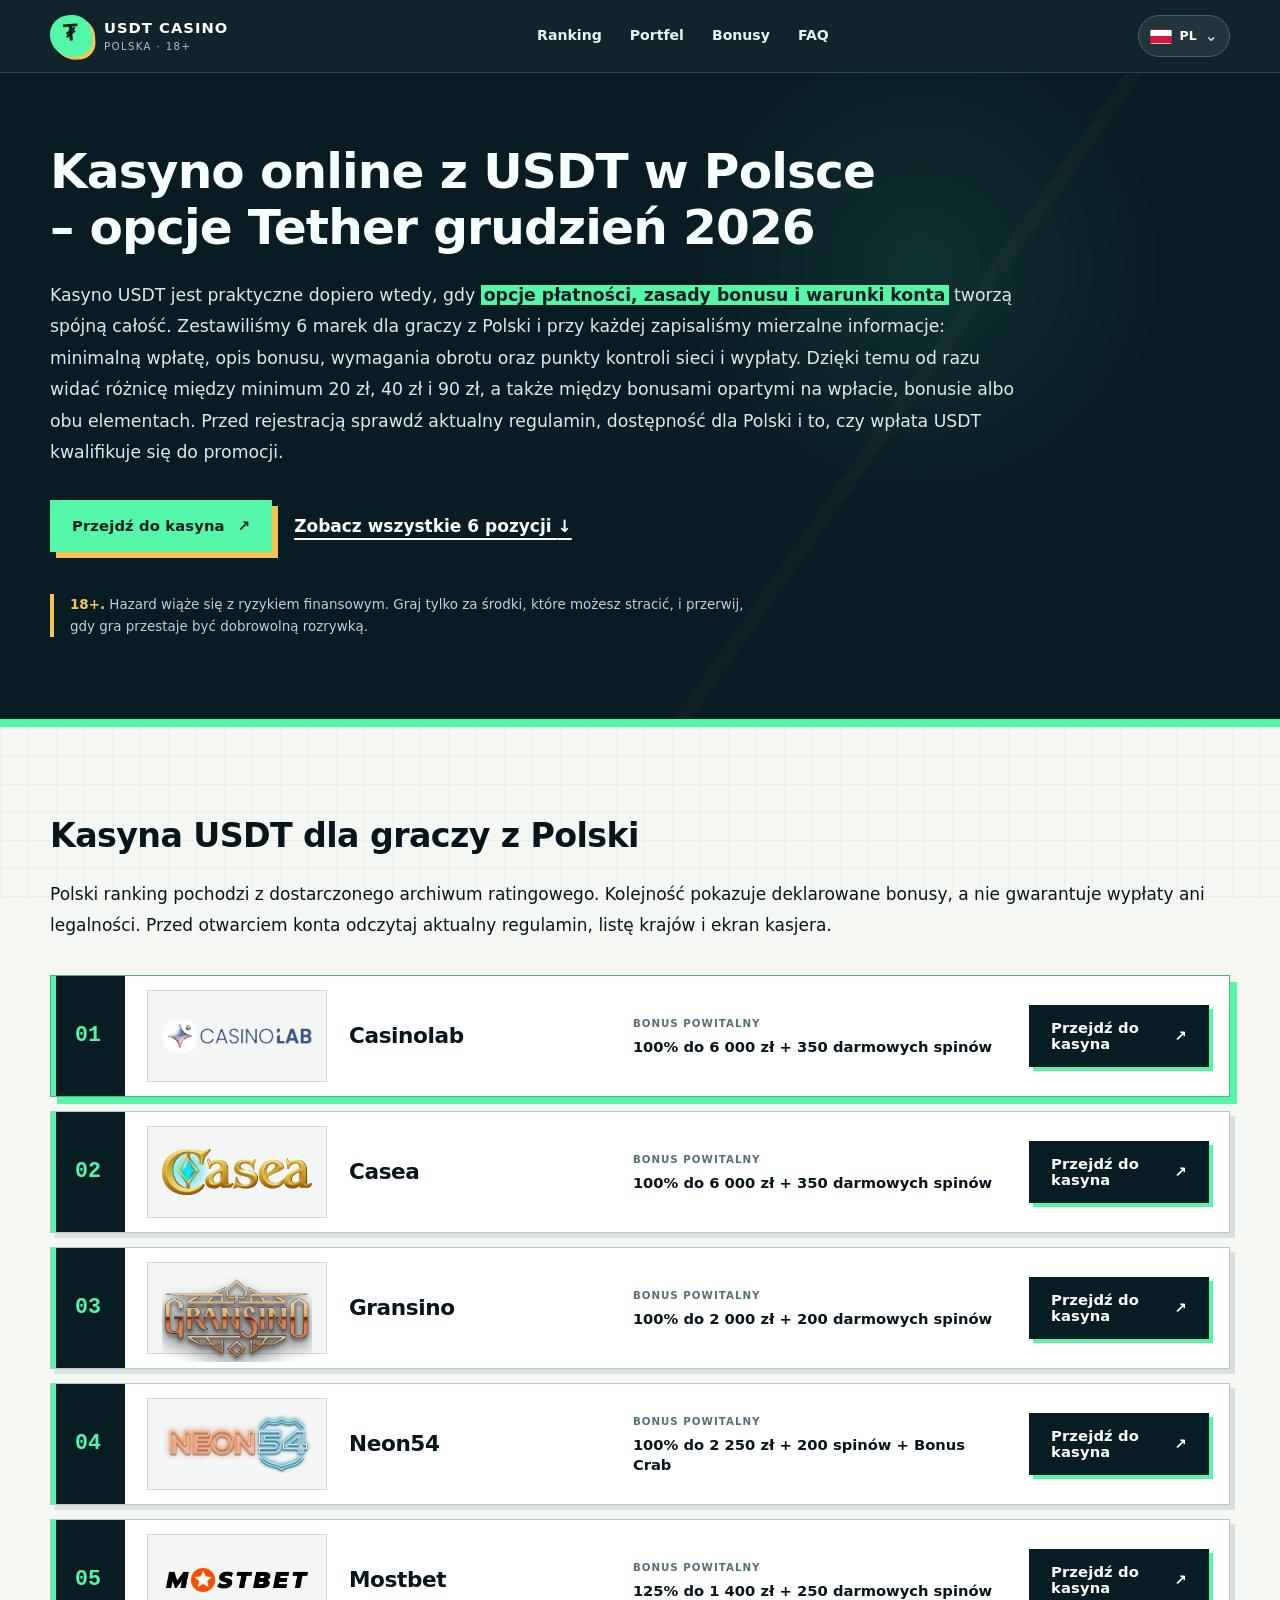
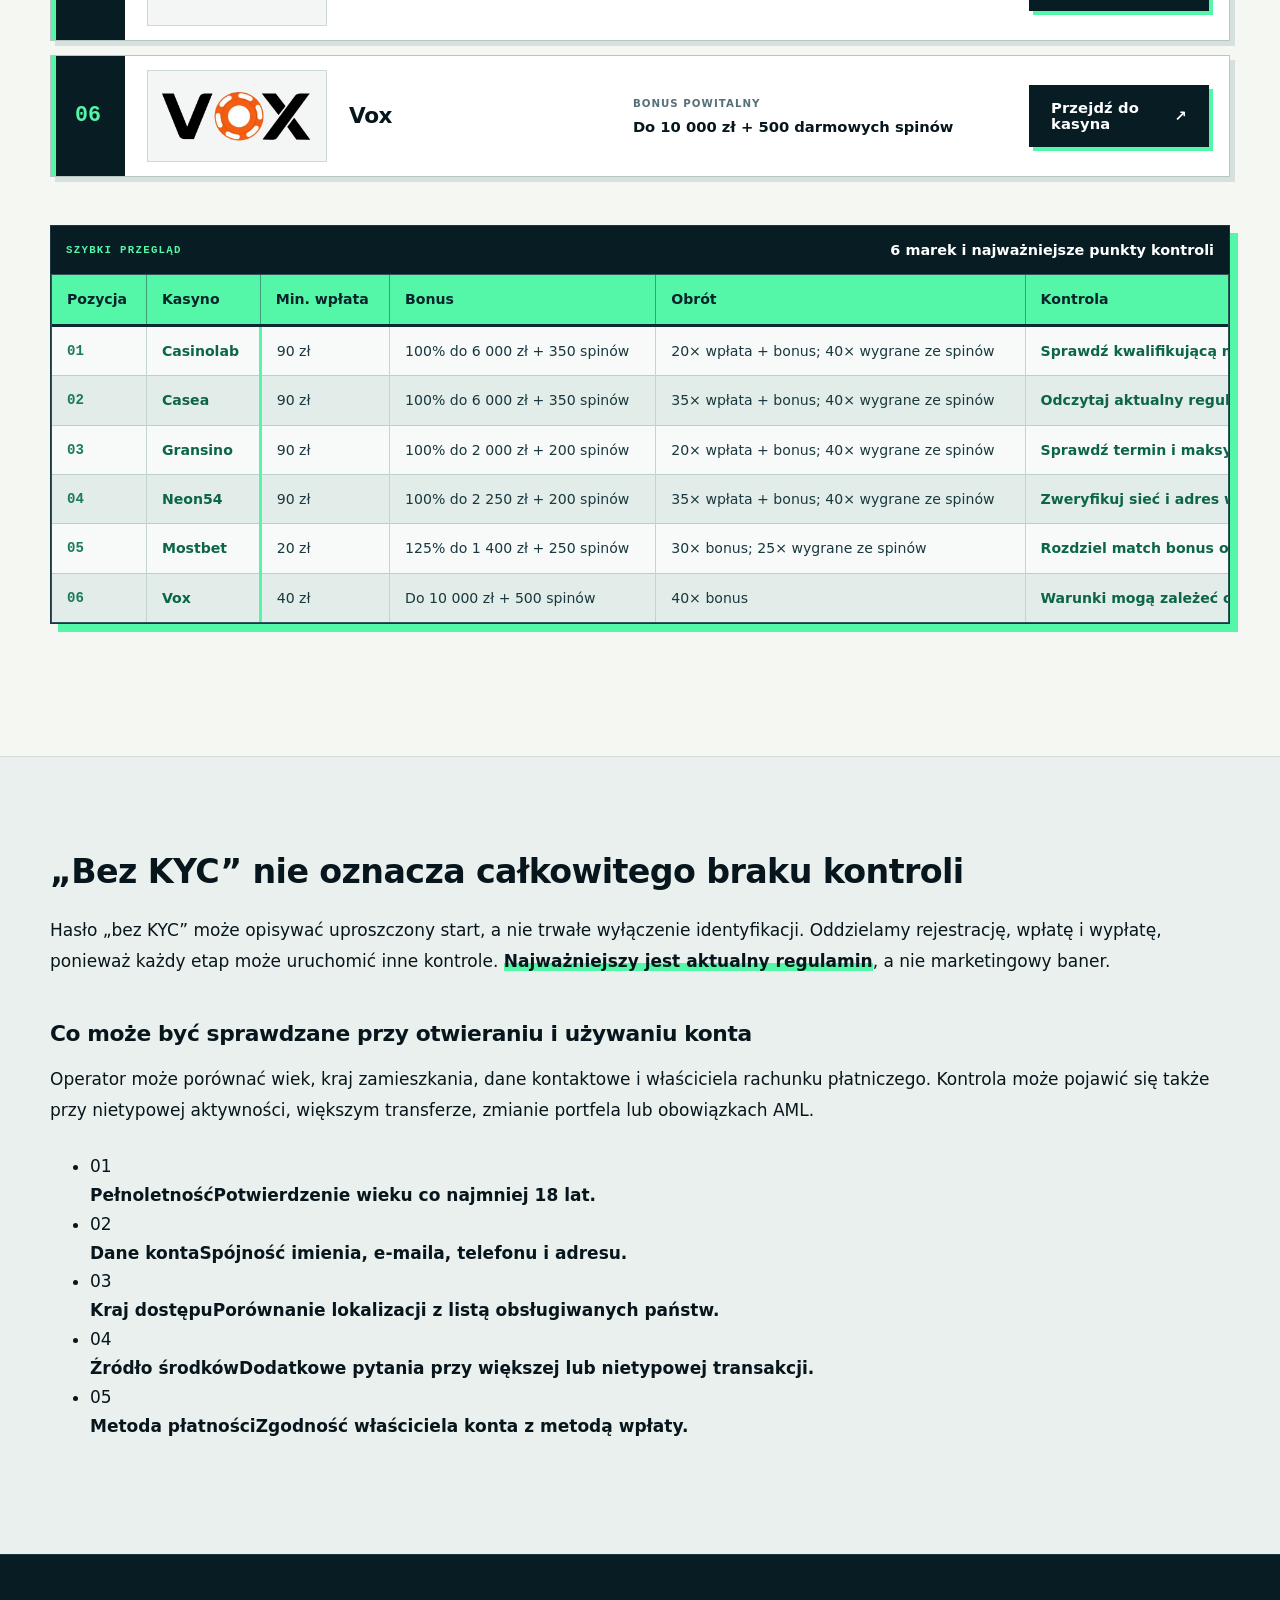
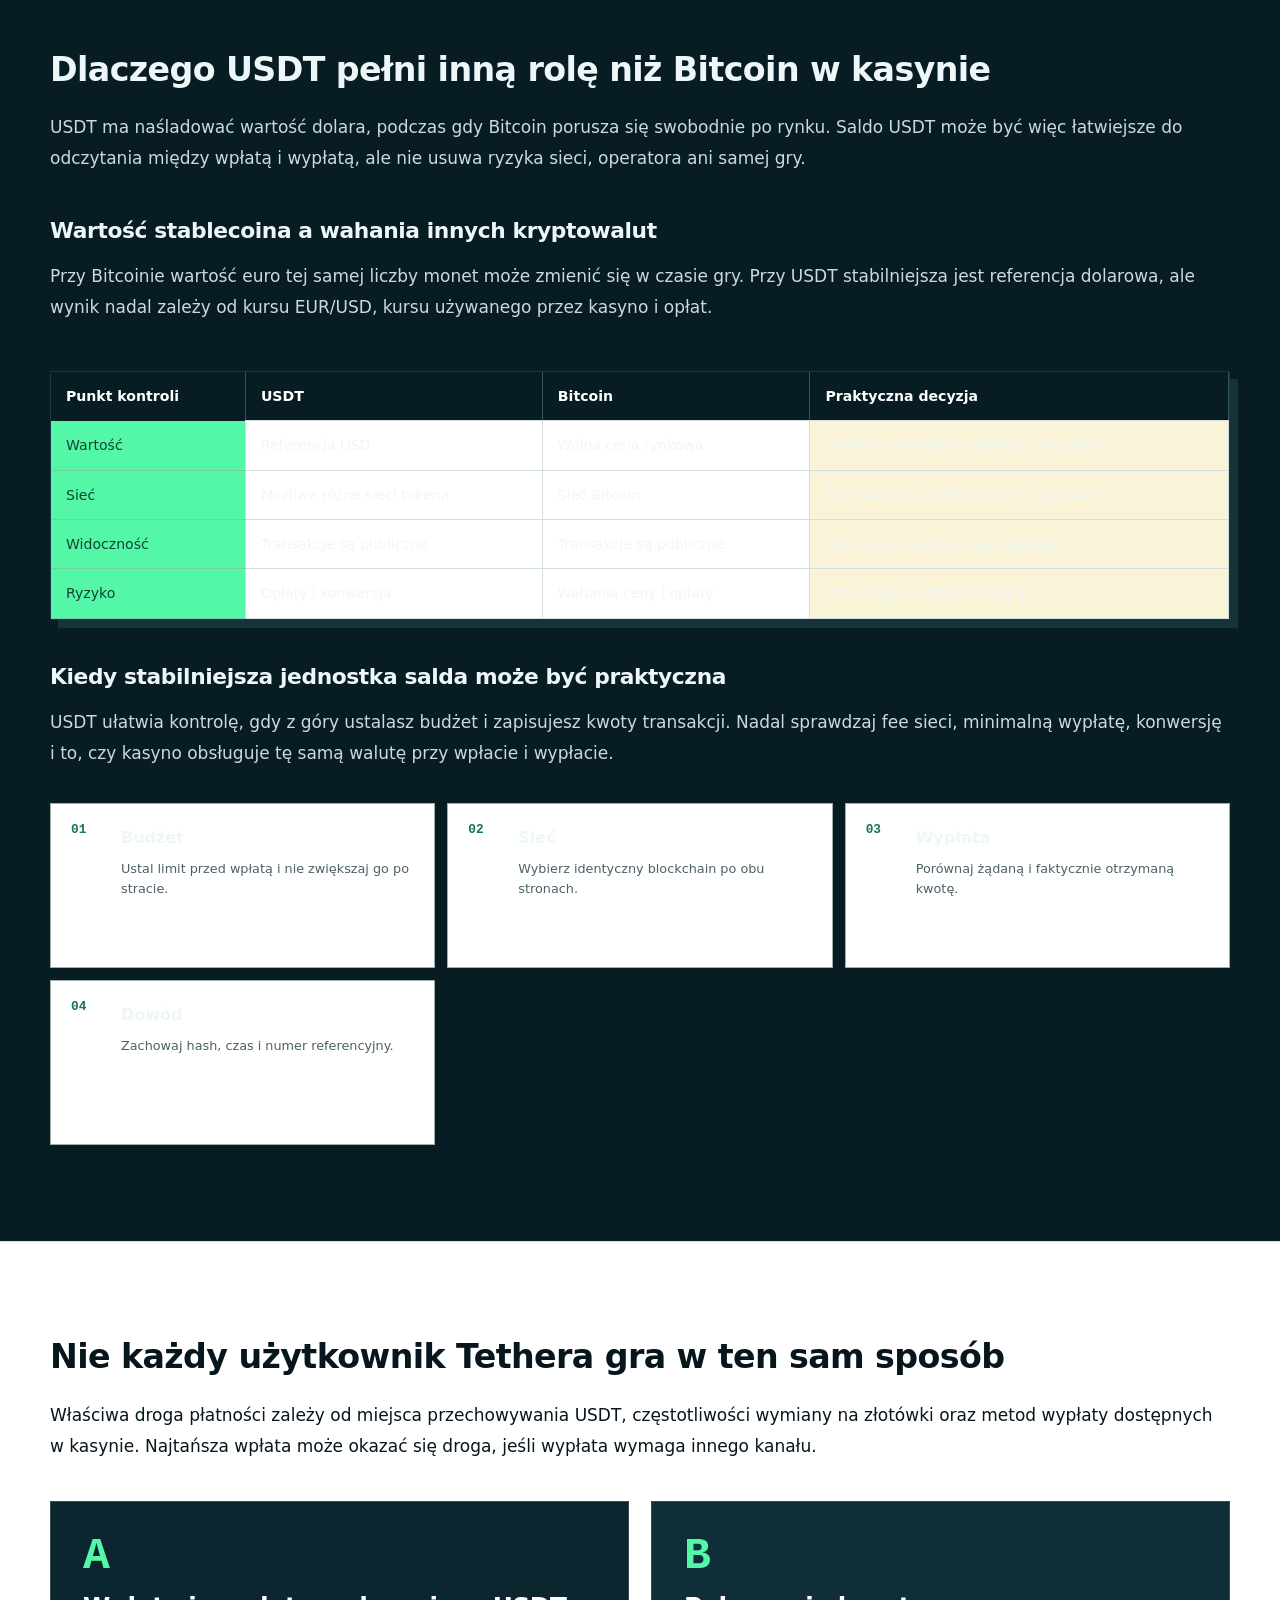
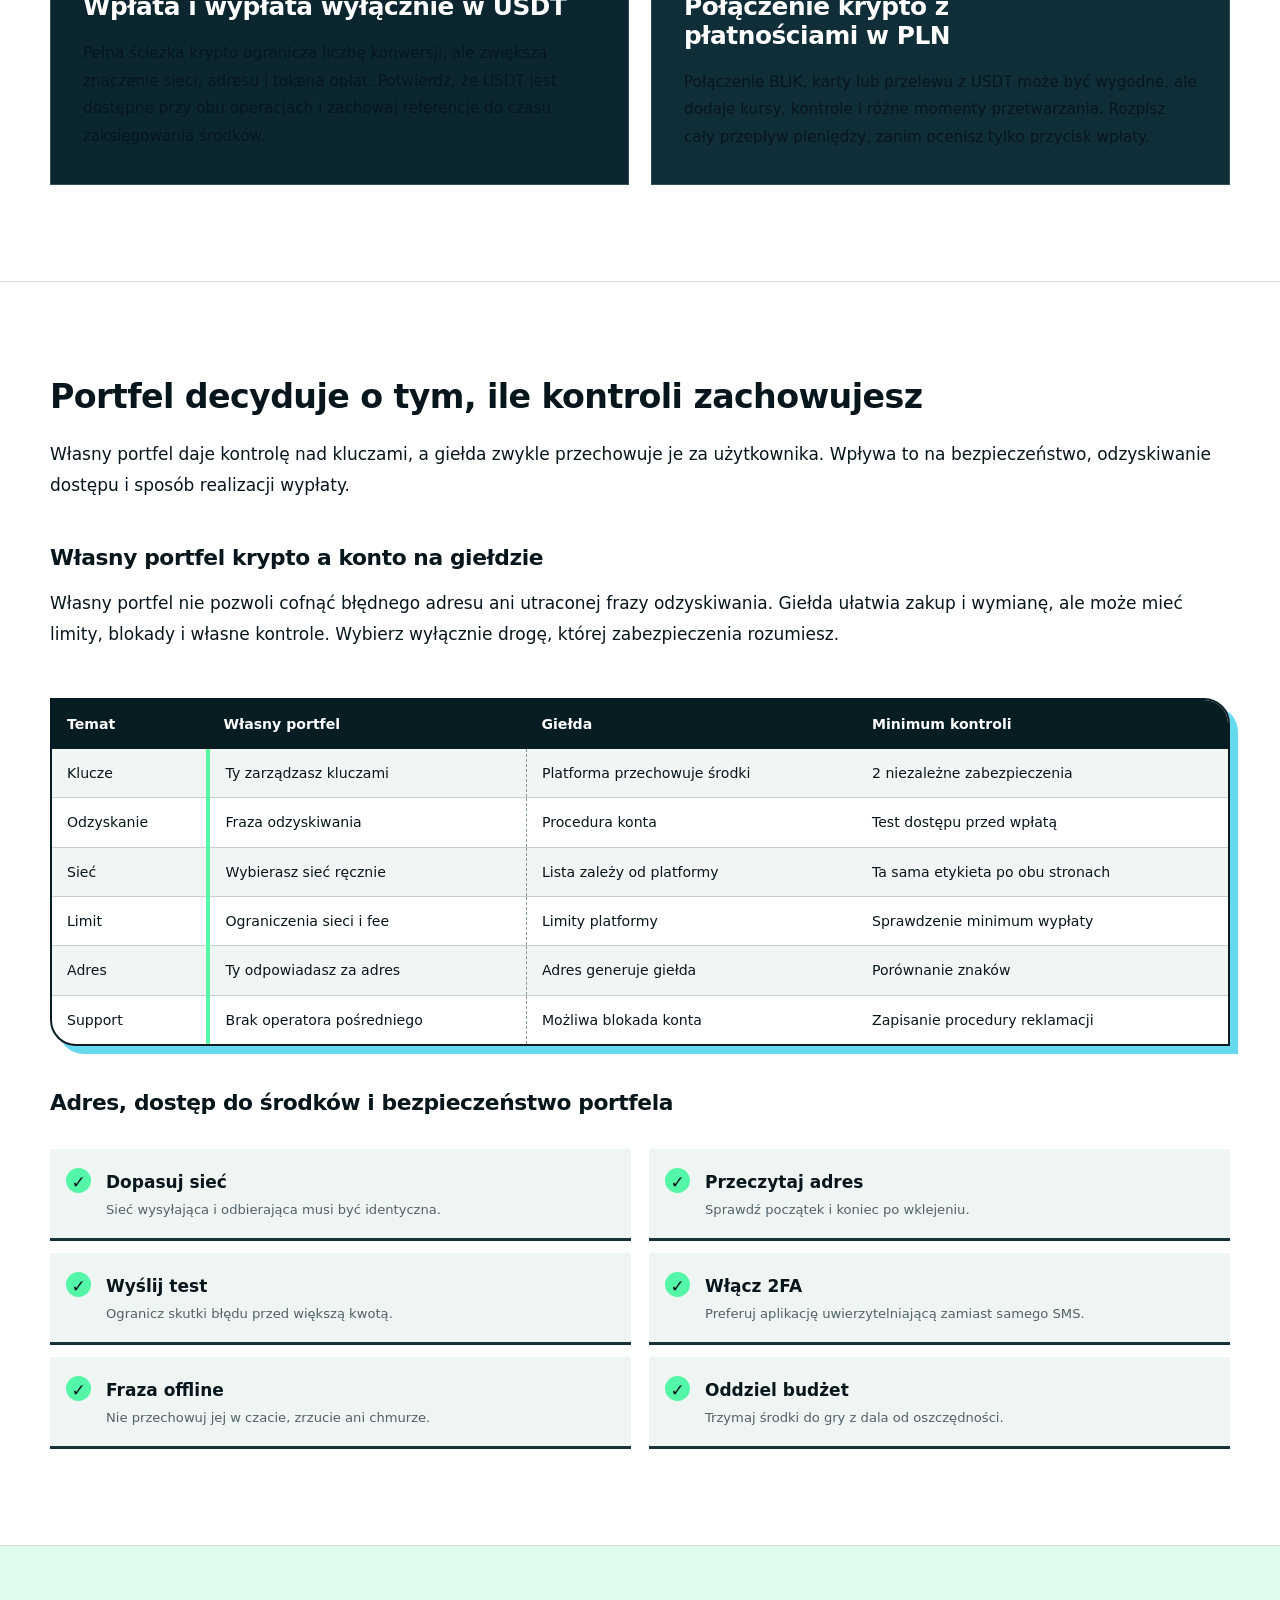
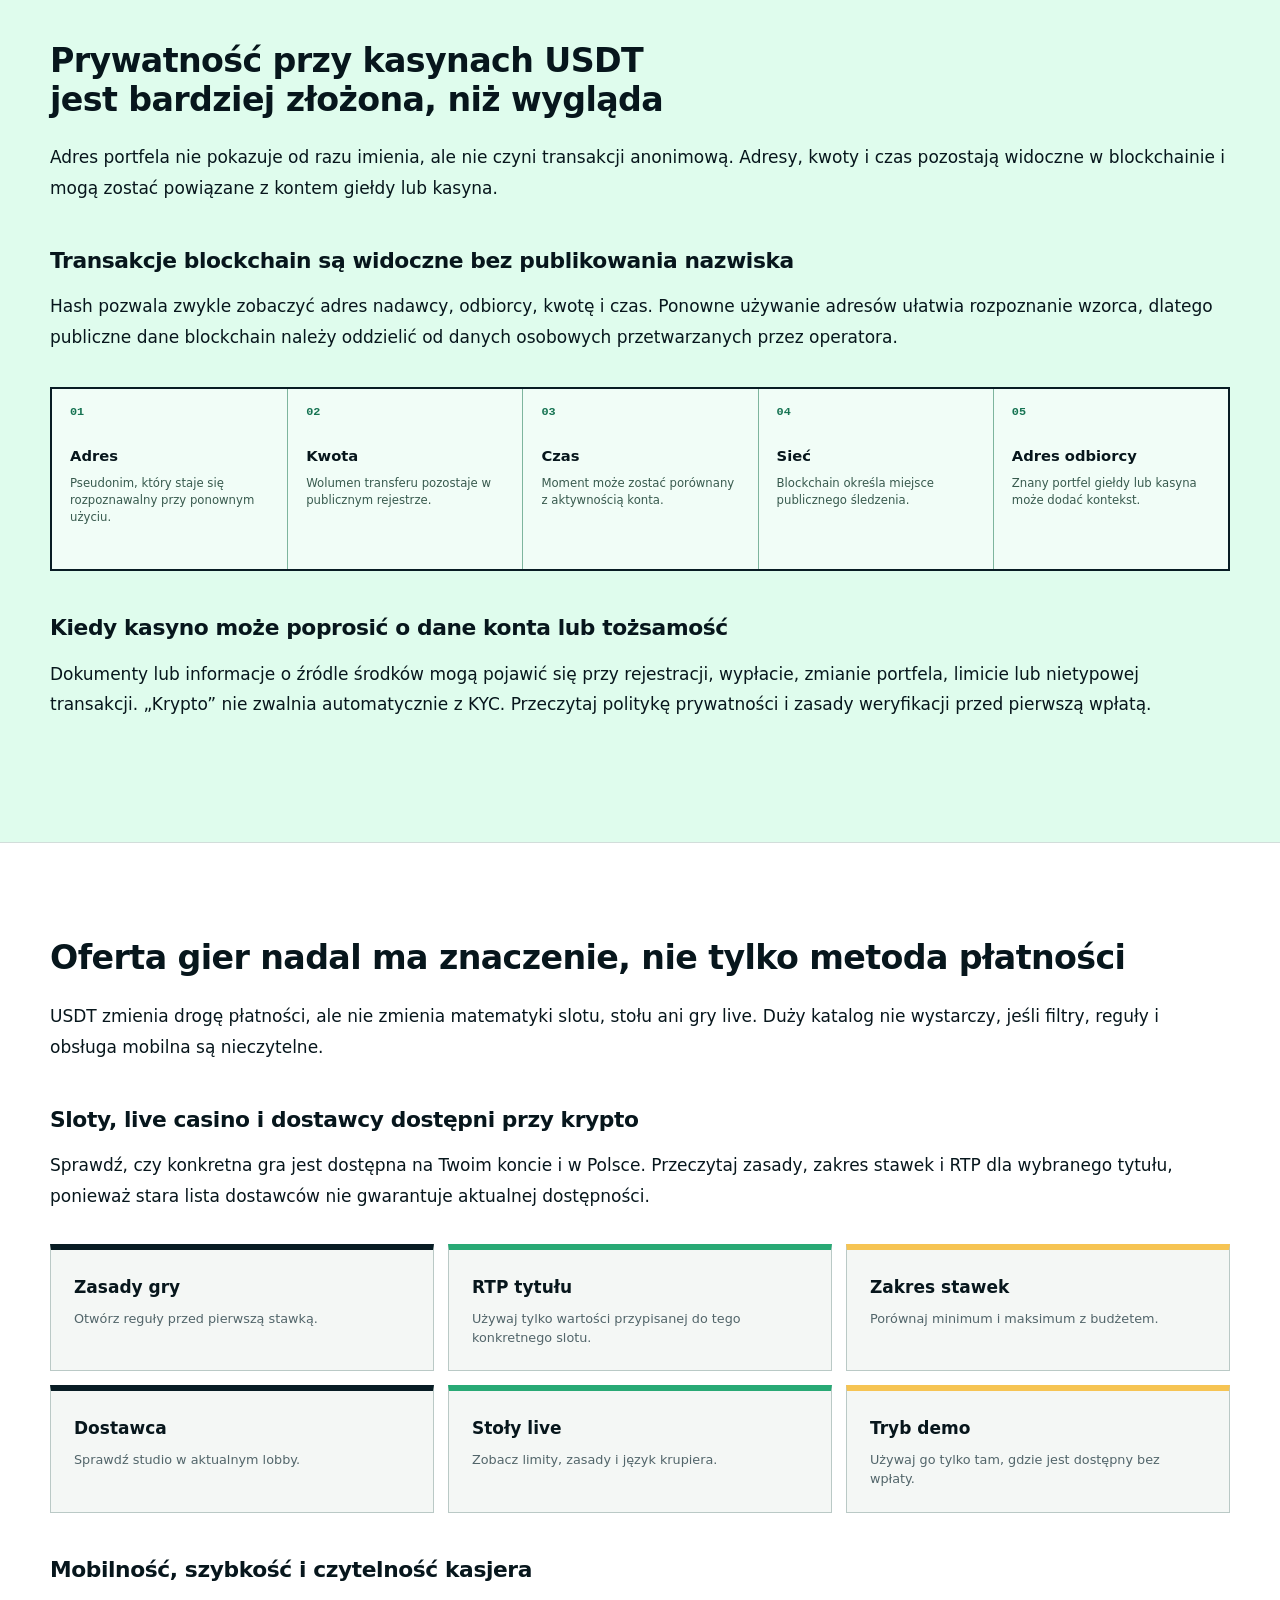
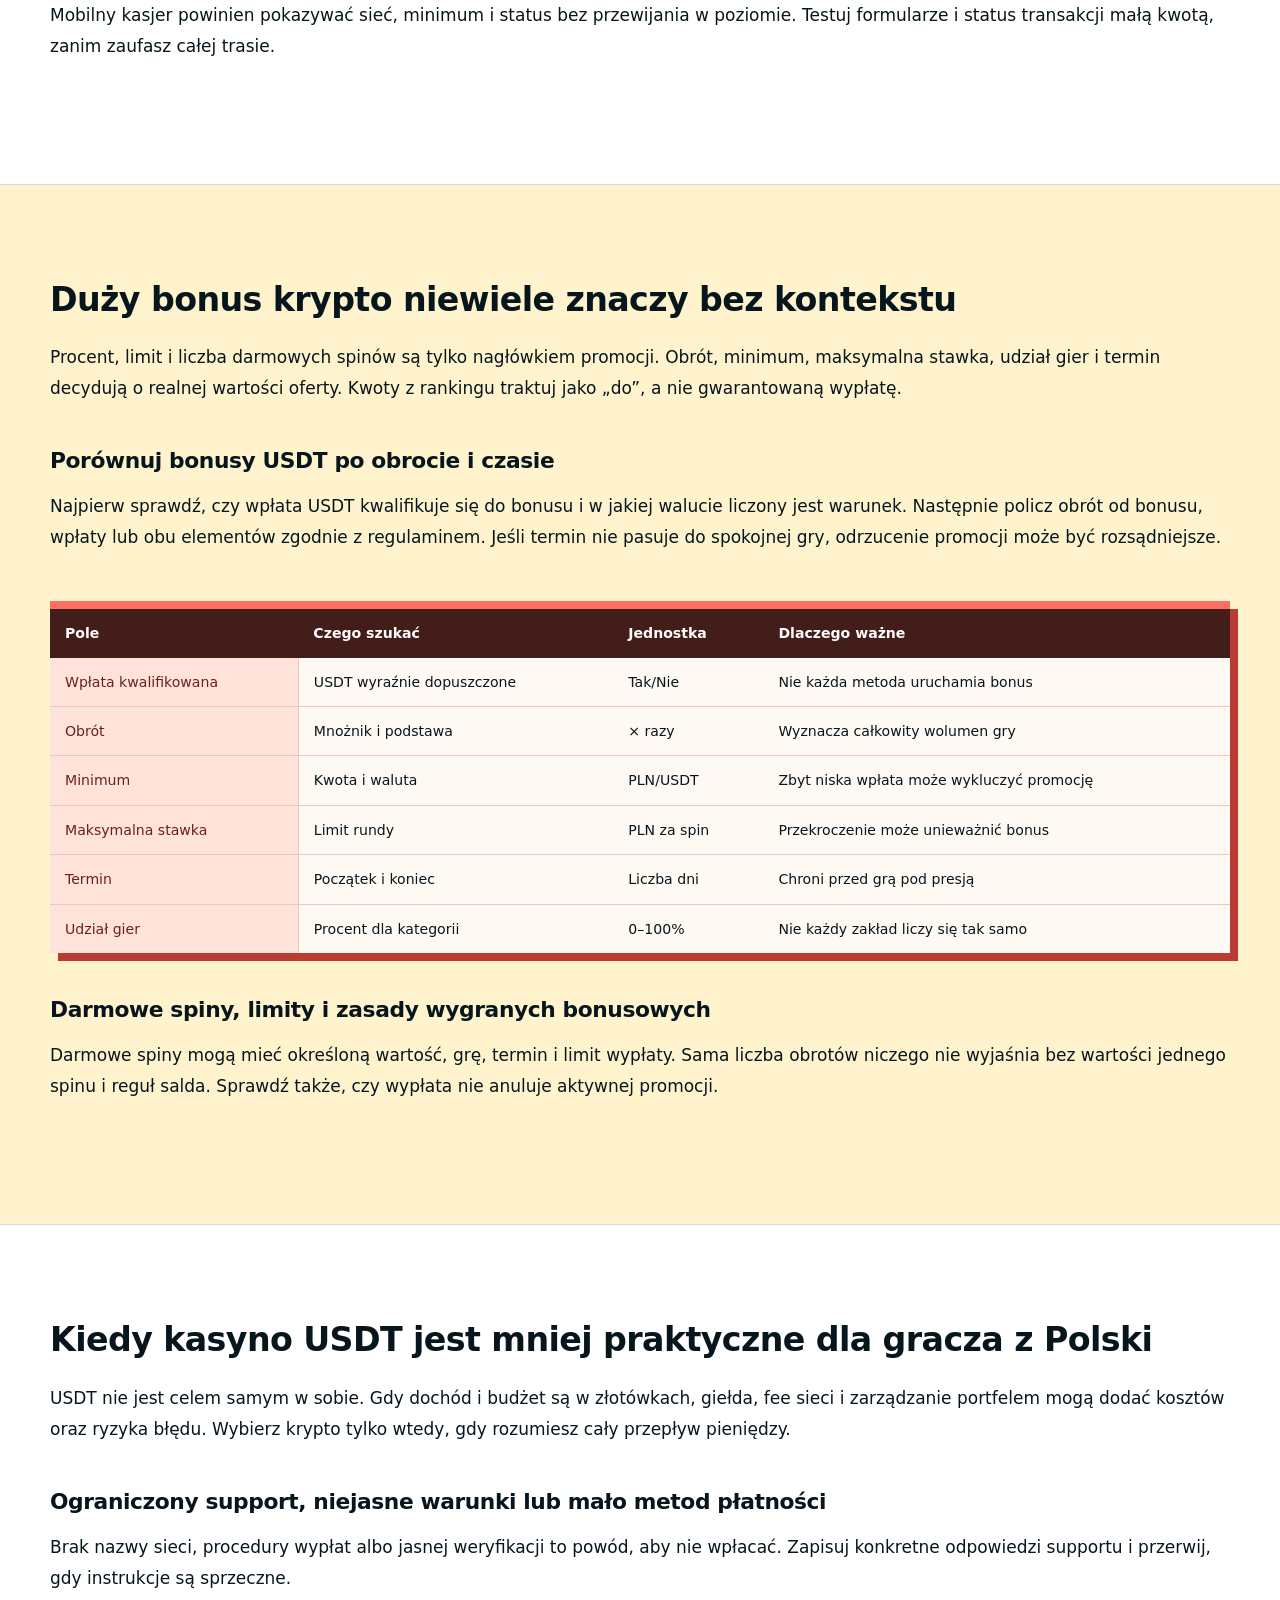
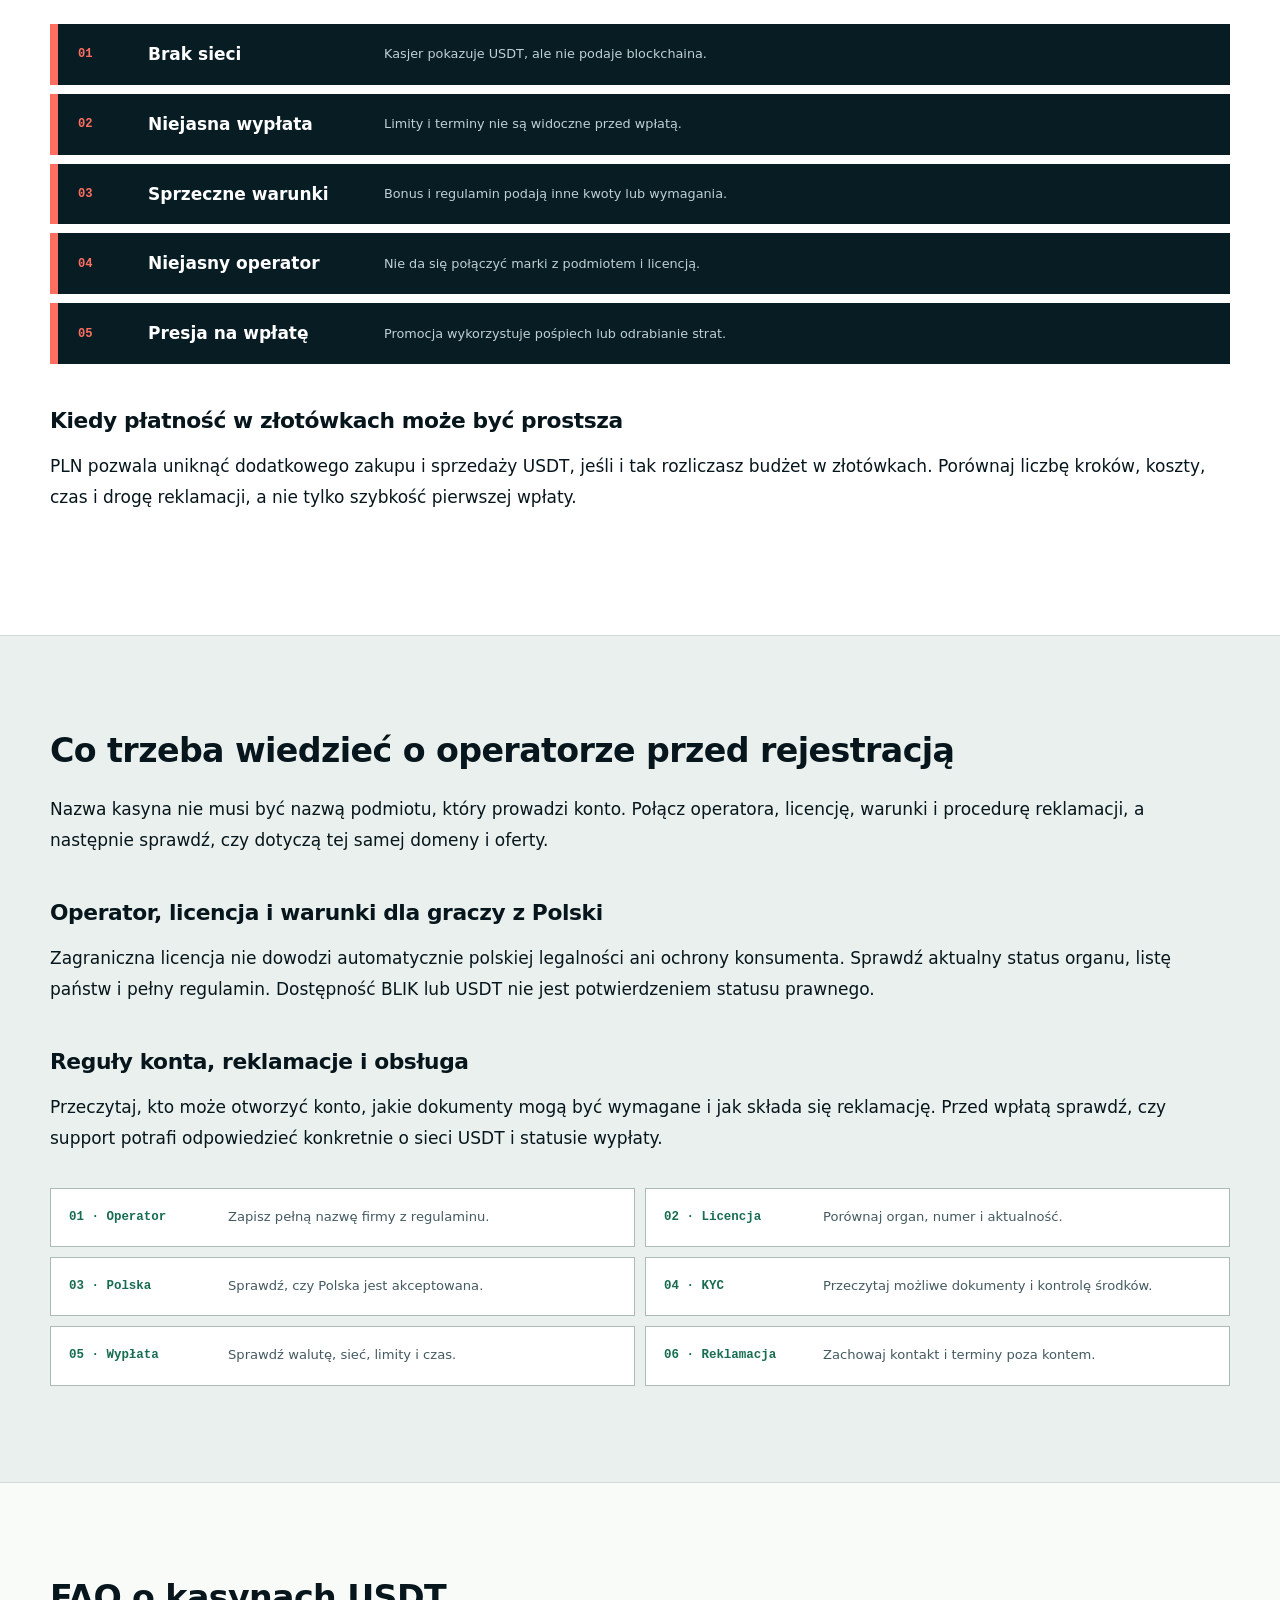
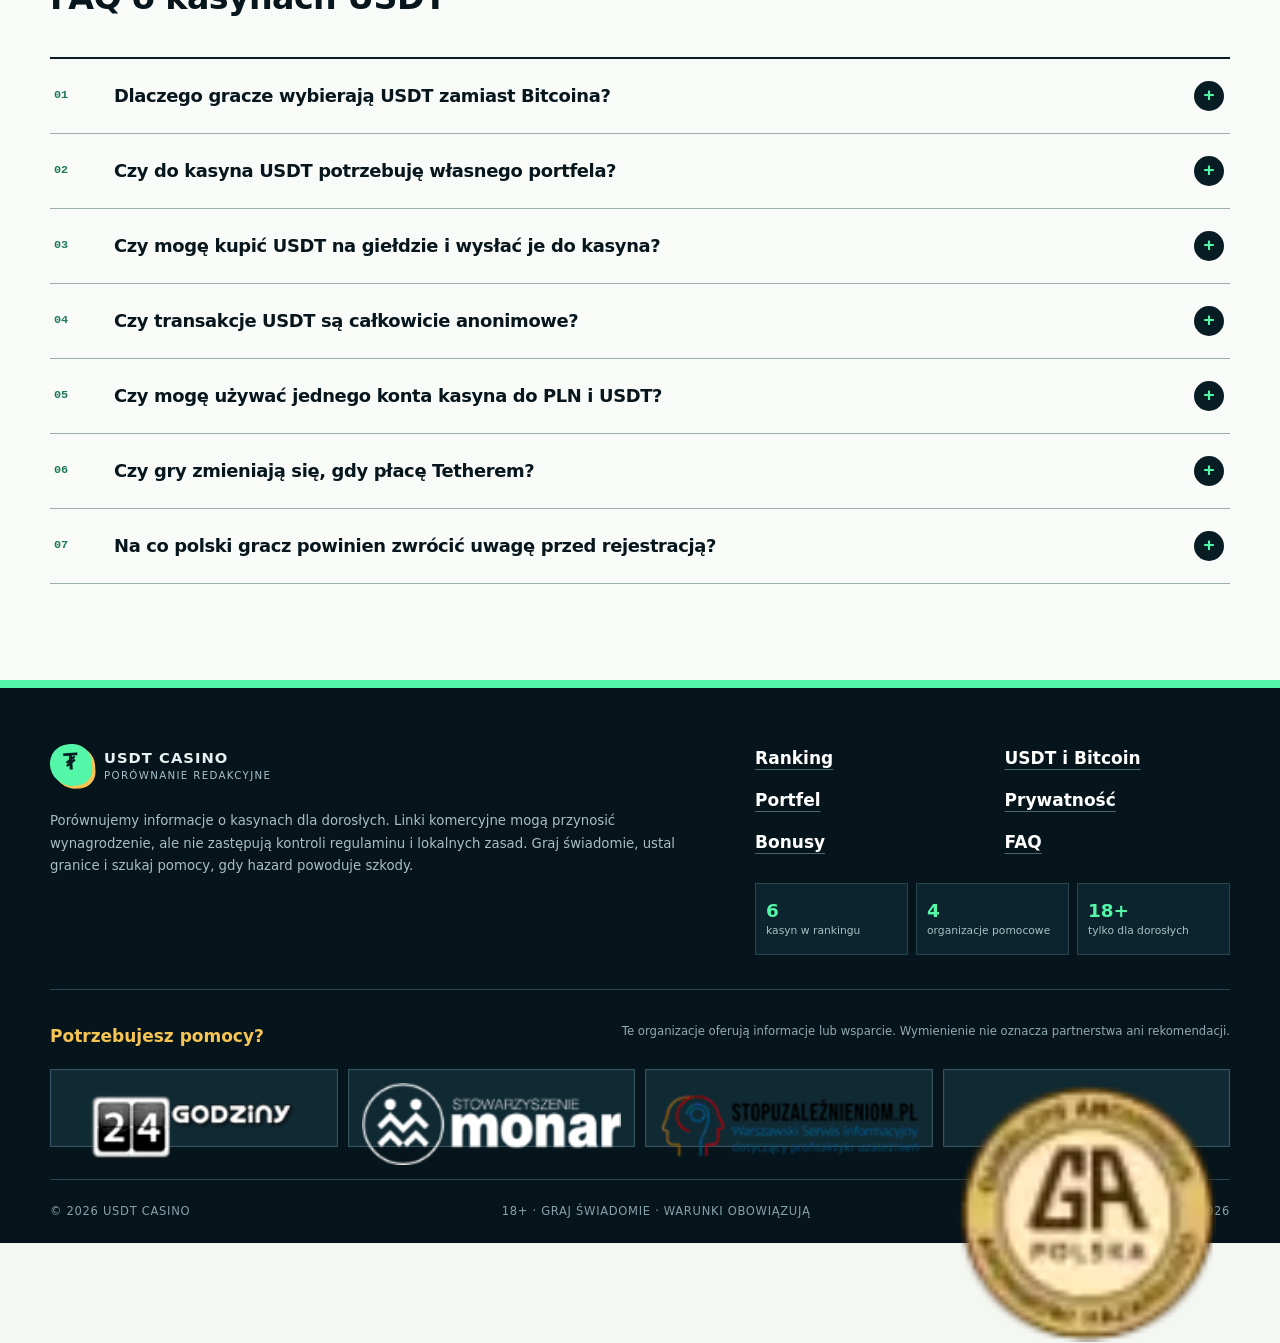
==== pl/index.html @ 7d3b843a "commit-pl" ====
<!doctype html>
<html lang="pl-PL">
<head>
  <meta charset="utf-8">
  <meta name="viewport" content="width=device-width, initial-scale=1">
  <title>Kasyno USDT w Polsce – opcje Tether październik 2026</title>
  <meta name="description" content="Polskie porównanie kasyn USDT: ranking marek, KYC, portfele, bonusy, płatności i wypłaty. Sprawdź warunki przed rejestracją.">
  <meta name="robots" content="index,follow,max-image-preview:large">
  <meta name="last-modified" content="2026-10-28">
  <meta property="og:locale" content="pl_PL">
  <meta property="og:type" content="website">
  <meta property="og:title" content="Kasyno USDT w Polsce – opcje Tether październik 2026">
  <meta property="og:description" content="Porównanie sześciu polskich marek kasynowych, sieci USDT, bonusów i procedur wypłat.">
  <meta property="og:url" content="https://theusdtcasinos.com/pl/">
  <meta property="article:modified_time" content="2026-10-28">
  <meta name="theme-color" content="#081c24">
  <link rel="canonical" href="https://theusdtcasinos.com/pl/">
  <link rel="alternate" hreflang="nl-NL" href="https://theusdtcasinos.com/">
  <link rel="alternate" hreflang="pl-PL" href="https://theusdtcasinos.com/pl/">
  <link rel="manifest" href="/pl/manifest.webmanifest">
  <link rel="icon" type="image/svg+xml" href="/favicon.svg">
  <link rel="stylesheet" href="/styles.css">
  <script id="site-schema" type="application/ld+json">
  {
    "@context":"https://schema.org",
    "@graph":[
      {"@type":"WebSite","@id":"https://theusdtcasinos.com/pl/#website","url":"https://theusdtcasinos.com/pl/","name":"USDT Casino","inLanguage":"pl-PL"},
      {"@type":"WebPage","@id":"https://theusdtcasinos.com/pl/#webpage","url":"https://theusdtcasinos.com/pl/","name":"Kasyno USDT w Polsce – opcje Tether","description":"Porównanie polskich kasyn USDT, bonusów, portfeli i wypłat.","isPartOf":{"@id":"https://theusdtcasinos.com/pl/#website"},"dateModified":"2026-10-28","inLanguage":"pl-PL","mainEntity":{"@id":"https://theusdtcasinos.com/pl/#ranking"}},
      {"@type":"ItemList","@id":"https://theusdtcasinos.com/pl/#ranking","name":"Kasyna USDT dla graczy z Polski","numberOfItems":6,"itemListOrder":"https://schema.org/ItemListOrderAscending","itemListElement":[
        {"@type":"ListItem","position":1,"name":"Casinolab","url":"https://theusdtcasinos.com/pl/#casinolab"},
        {"@type":"ListItem","position":2,"name":"Casea","url":"https://theusdtcasinos.com/pl/#casea"},
        {"@type":"ListItem","position":3,"name":"Gransino","url":"https://theusdtcasinos.com/pl/#gransino"},
        {"@type":"ListItem","position":4,"name":"Neon54","url":"https://theusdtcasinos.com/pl/#neon54"},
        {"@type":"ListItem","position":5,"name":"Mostbet","url":"https://theusdtcasinos.com/pl/#mostbet"},
        {"@type":"ListItem","position":6,"name":"Vox","url":"https://theusdtcasinos.com/pl/#vox"}
      ]}
    ]
  }
  </script>
</head>
<body>
  <a class="skip-link" href="#main">Przejdź do treści</a>
  <header class="site-header" id="top">
    <div class="shell nav-shell">
      <a class="brand" href="#top" aria-label="USDT Casino — strona główna"><span class="brand-mark" aria-hidden="true">₮</span><span class="brand-copy"><strong>USDT CASINO</strong><small>Polska · 18+</small></span></a>
      <button class="menu-toggle" type="button" aria-expanded="false" aria-controls="primary-nav"><span>Menu</span><i aria-hidden="true"></i></button>
      <nav id="primary-nav" class="primary-nav" aria-label="Główna nawigacja"><a href="#ranking">Ranking</a><a href="#wallet">Portfel</a><a href="#bonussen">Bonusy</a><a href="#faq">FAQ</a></nav>
      <details class="language-switcher"><summary class="language-current" aria-label="Wybierz język"><span class="language-flag language-flag-pl" aria-hidden="true"></span><span>PL</span><span class="language-chevron" aria-hidden="true">⌄</span></summary><div class="language-menu" role="menu"><a class="language-option" href="/" lang="nl" role="menuitem"><span class="language-flag language-flag-nl" aria-hidden="true"></span><span>Nederlands</span><small>NL</small></a><a class="language-option is-active" href="/pl/" lang="pl" aria-current="page" role="menuitem"><span class="language-flag language-flag-pl" aria-hidden="true"></span><span>Polski</span><small>PL</small></a></div></details>
    </div>
  </header>

  <main id="main">
    <section class="hero" id="top" aria-labelledby="page-title"><div class="hero-grid shell"><div class="hero-copy"><h1 id="page-title">Kasyno online z USDT w Polsce – opcje Tether <span data-date-mode="month-year">październik 2026</span></h1><p>Kasyno USDT jest praktyczne dopiero wtedy, gdy <strong>opcje płatności, zasady bonusu i warunki konta</strong> tworzą spójną całość. Zestawiliśmy 6 marek dla graczy z Polski i przy każdej zapisaliśmy mierzalne informacje: minimalną wpłatę, opis bonusu, wymagania obrotu oraz punkty kontroli sieci i wypłaty. Dzięki temu od razu widać różnicę między minimum 20 zł, 40 zł i 90 zł, a także między bonusami opartymi na wpłacie, bonusie albo obu elementach. Przed rejestracją sprawdź aktualny regulamin, dostępność dla Polski i to, czy wpłata USDT kwalifikuje się do promocji.</p><div class="hero-actions"><a class="button button-primary" href="/pl/visit/" rel="nofollow sponsored">Przejdź do kasyna <span aria-hidden="true">↗</span></a><a class="text-link" href="#ranking">Zobacz wszystkie 6 pozycji <span aria-hidden="true">↓</span></a></div><div class="hero-note" role="note"><strong>18+.</strong> Hazard wiąże się z ryzykiem finansowym. Graj tylko za środki, które możesz stracić, i przerwij, gdy gra przestaje być dobrowolną rozrywką.</div></div></div></section>

    <section class="ranking-section shell" id="ranking" aria-labelledby="ranking-title"><div class="section-heading"><h2 id="ranking-title">Kasyna USDT dla graczy z Polski</h2><p>Polski ranking pochodzi z dostarczonego archiwum ratingowego. Kolejność pokazuje deklarowane bonusy, a nie gwarantuje wypłaty ani legalności. Przed otwarciem konta odczytaj aktualny regulamin, listę krajów i ekran kasjera.</p></div><div class="rank-list" role="list">
      <article class="rank-card rank-card-featured" id="casinolab" role="listitem"><div class="rank-number"><span>01</span></div><div class="logo-well"><img src="/assets/casinos/casinolab.webp" width="450" height="200" alt="Logo Casinolab" fetchpriority="high"></div><h3>Casinolab</h3><div class="rank-bonus"><span>Bonus powitalny</span><strong>100% do 6 000 zł + 350 darmowych spinów</strong></div><a class="button button-rank" href="/pl/visit/casinolab/" rel="nofollow sponsored">Przejdź do kasyna <b aria-hidden="true">↗</b></a></article>
      <article class="rank-card" id="casea" role="listitem"><div class="rank-number"><span>02</span></div><div class="logo-well"><img src="/assets/casinos/casea.webp" width="450" height="200" alt="Logo Casea" loading="lazy" decoding="async"></div><h3>Casea</h3><div class="rank-bonus"><span>Bonus powitalny</span><strong>100% do 6 000 zł + 350 darmowych spinów</strong></div><a class="button button-rank" href="/pl/visit/casea/" rel="nofollow sponsored">Przejdź do kasyna <b aria-hidden="true">↗</b></a></article>
      <article class="rank-card" id="gransino" role="listitem"><div class="rank-number"><span>03</span></div><div class="logo-well"><img src="/assets/casinos/gransino.webp" width="450" height="200" alt="Logo Gransino" loading="lazy" decoding="async"></div><h3>Gransino</h3><div class="rank-bonus"><span>Bonus powitalny</span><strong>100% do 2 000 zł + 200 darmowych spinów</strong></div><a class="button button-rank" href="/pl/visit/gransino/" rel="nofollow sponsored">Przejdź do kasyna <b aria-hidden="true">↗</b></a></article>
      <article class="rank-card" id="neon54" role="listitem"><div class="rank-number"><span>04</span></div><div class="logo-well"><img src="/assets/casinos/neon54.webp" width="450" height="200" alt="Logo Neon54" loading="lazy" decoding="async"></div><h3>Neon54</h3><div class="rank-bonus"><span>Bonus powitalny</span><strong>100% do 2 250 zł + 200 spinów + Bonus Crab</strong></div><a class="button button-rank" href="/pl/visit/neon54/" rel="nofollow sponsored">Przejdź do kasyna <b aria-hidden="true">↗</b></a></article>
      <article class="rank-card" id="mostbet" role="listitem"><div class="rank-number"><span>05</span></div><div class="logo-well"><img src="/assets/casinos/mostbet.webp" width="450" height="200" alt="Logo Mostbet" loading="lazy" decoding="async"></div><h3>Mostbet</h3><div class="rank-bonus"><span>Bonus powitalny</span><strong>125% do 1 400 zł + 250 darmowych spinów</strong></div><a class="button button-rank" href="/pl/visit/mostbet/" rel="nofollow sponsored">Przejdź do kasyna <b aria-hidden="true">↗</b></a></article>
      <article class="rank-card" id="vox" role="listitem"><div class="rank-number"><span>06</span></div><div class="logo-well"><img src="/assets/casinos/vox.webp" width="450" height="200" alt="Logo Vox" loading="lazy" decoding="async"></div><h3>Vox</h3><div class="rank-bonus"><span>Bonus powitalny</span><strong>Do 10 000 zł + 500 darmowych spinów</strong></div><a class="button button-rank" href="/pl/visit/vox/" rel="nofollow sponsored">Przejdź do kasyna <b aria-hidden="true">↗</b></a></article>
    </div><div class="table-block table-brand-profile"><div class="table-kicker"><span>Szybki przegląd</span><b id="table-brand-title">6 marek i najważniejsze punkty kontroli</b></div><div class="table-scroll" tabindex="0"><table><caption>Porównanie sześciu kasyn z polskiego rankingu</caption><thead><tr><th>Pozycja</th><th>Kasyno</th><th>Min. wpłata</th><th>Bonus</th><th>Obrót</th><th>Kontrola</th></tr></thead><tbody><tr><td>01</td><th>Casinolab</th><td>90 zł</td><td>100% do 6 000 zł + 350 spinów</td><td>20× wpłata + bonus; 40× wygrane ze spinów</td><td>Sprawdź kwalifikującą metodę USDT</td></tr><tr><td>02</td><th>Casea</th><td>90 zł</td><td>100% do 6 000 zł + 350 spinów</td><td>35× wpłata + bonus; 40× wygrane ze spinów</td><td>Odczytaj aktualny regulamin konta</td></tr><tr><td>03</td><th>Gransino</th><td>90 zł</td><td>100% do 2 000 zł + 200 spinów</td><td>20× wpłata + bonus; 40× wygrane ze spinów</td><td>Sprawdź termin i maksymalną stawkę</td></tr><tr><td>04</td><th>Neon54</th><td>90 zł</td><td>100% do 2 250 zł + 200 spinów</td><td>35× wpłata + bonus; 40× wygrane ze spinów</td><td>Zweryfikuj sieć i adres wypłaty</td></tr><tr><td>05</td><th>Mostbet</th><td>20 zł</td><td>125% do 1 400 zł + 250 spinów</td><td>30× bonus; 25× wygrane ze spinów</td><td>Rozdziel match bonus od FS</td></tr><tr><td>06</td><th>Vox</th><td>40 zł</td><td>Do 10 000 zł + 500 spinów</td><td>40× bonus</td><td>Warunki mogą zależeć od pakietu</td></tr></tbody></table></div></div></section>

    <section class="editorial-section tone-light" id="kyc"><div class="shell prose-shell"><h2>„Bez KYC” nie oznacza całkowitego braku kontroli</h2><p>Hasło „bez KYC” może opisywać uproszczony start, a nie trwałe wyłączenie identyfikacji. Oddzielamy rejestrację, wpłatę i wypłatę, ponieważ każdy etap może uruchomić inne kontrole. <strong>Najważniejszy jest aktualny regulamin</strong>, a nie marketingowy baner.</p><h3>Co może być sprawdzane przy otwieraniu i używaniu konta</h3><p>Operator może porównać wiek, kraj zamieszkania, dane kontaktowe i właściciela rachunku płatniczego. Kontrola może pojawić się także przy nietypowej aktywności, większym transferze, zmianie portfela lub obowiązkach AML.</p><ul class="feature-rail"><li><span>01</span><div><strong>Pełnoletność</strong><b>Potwierdzenie wieku co najmniej 18 lat.</b></div></li><li><span>02</span><div><strong>Dane konta</strong><b>Spójność imienia, e-maila, telefonu i adresu.</b></div></li><li><span>03</span><div><strong>Kraj dostępu</strong><b>Porównanie lokalizacji z listą obsługiwanych państw.</b></div></li><li><span>04</span><div><strong>Źródło środków</strong><b>Dodatkowe pytania przy większej lub nietypowej transakcji.</b></div></li><li><span>05</span><div><strong>Metoda płatności</strong><b>Zgodność właściciela konta z metodą wpłaty.</b></div></li></ul></div></section>

    <section class="editorial-section tone-dark" id="tether"><div class="shell prose-shell"><h2>Dlaczego USDT pełni inną rolę niż Bitcoin w kasynie</h2><p>USDT ma naśladować wartość dolara, podczas gdy Bitcoin porusza się swobodnie po rynku. Saldo USDT może być więc łatwiejsze do odczytania między wpłatą i wypłatą, ale nie usuwa ryzyka sieci, operatora ani samej gry.</p><h3>Wartość stablecoina a wahania innych kryptowalut</h3><p>Przy Bitcoinie wartość euro tej samej liczby monet może zmienić się w czasie gry. Przy USDT stabilniejsza jest referencja dolarowa, ale wynik nadal zależy od kursu EUR/USD, kursu używanego przez kasyno i opłat.</p><div class="table-block table-matrix"><div class="table-scroll" tabindex="0"><table><caption>Praktyczne porównanie USDT i Bitcoina</caption><thead><tr><th>Punkt kontroli</th><th>USDT</th><th>Bitcoin</th><th>Praktyczna decyzja</th></tr></thead><tbody><tr><th>Wartość</th><td>Referencja USD</td><td>Wolna cena rynkowa</td><td>Porównaj kwotę przy wpłacie i wypłacie</td></tr><tr><th>Sieć</th><td>Możliwe różne sieci tokena</td><td>Sieć Bitcoin</td><td>Sieć nadawcy i odbiorcy musi pasować</td></tr><tr><th>Widoczność</th><td>Transakcje są publiczne</td><td>Transakcje są publiczne</td><td>Publiczne nie znaczy anonimowe</td></tr><tr><th>Ryzyko</th><td>Opłaty i konwersja</td><td>Wahania ceny i opłaty</td><td>Ustal stały budżet przed grą</td></tr></tbody></table></div></div><h3>Kiedy stabilniejsza jednostka salda może być praktyczna</h3><p>USDT ułatwia kontrolę, gdy z góry ustalasz budżet i zapisujesz kwoty transakcji. Nadal sprawdzaj fee sieci, minimalną wypłatę, konwersję i to, czy kasyno obsługuje tę samą walutę przy wpłacie i wypłacie.</p><ol class="list-steps"><li><span>01</span><div><b>Budżet</b><small>Ustal limit przed wpłatą i nie zwiększaj go po stracie.</small></div></li><li><span>02</span><div><b>Sieć</b><small>Wybierz identyczny blockchain po obu stronach.</small></div></li><li><span>03</span><div><b>Wypłata</b><small>Porównaj żądaną i faktycznie otrzymaną kwotę.</small></div></li><li><span>04</span><div><b>Dowód</b><small>Zachowaj hash, czas i numer referencyjny.</small></div></li></ol></div></section>

    <section class="editorial-section" id="spelprofiel"><div class="shell prose-shell"><h2>Nie każdy użytkownik Tethera gra w ten sam sposób</h2><p>Właściwa droga płatności zależy od miejsca przechowywania USDT, częstotliwości wymiany na złotówki oraz metod wypłaty dostępnych w kasynie. Najtańsza wpłata może okazać się droga, jeśli wypłata wymaga innego kanału.</p><div class="profile-grid"><article><span class="profile-no">A</span><h3>Wpłata i wypłata wyłącznie w USDT</h3><p>Pełna ścieżka krypto ogranicza liczbę konwersji, ale zwiększa znaczenie sieci, adresu i tokena opłat. Potwierdź, że USDT jest dostępne przy obu operacjach i zachowaj referencje do czasu zaksięgowania środków.</p></article><article><span class="profile-no">B</span><h3>Połączenie krypto z płatnościami w PLN</h3><p>Połączenie BLIK, karty lub przelewu z USDT może być wygodne, ale dodaje kursy, kontrole i różne momenty przetwarzania. Rozpisz cały przepływ pieniędzy, zanim ocenisz tylko przycisk wpłaty.</p></article></div></div></section>

    <section class="editorial-section" id="wallet"><div class="shell prose-shell"><h2>Portfel decyduje o tym, ile kontroli zachowujesz</h2><p>Własny portfel daje kontrolę nad kluczami, a giełda zwykle przechowuje je za użytkownika. Wpływa to na bezpieczeństwo, odzyskiwanie dostępu i sposób realizacji wypłaty.</p><h3>Własny portfel krypto a konto na giełdzie</h3><p>Własny portfel nie pozwoli cofnąć błędnego adresu ani utraconej frazy odzyskiwania. Giełda ułatwia zakup i wymianę, ale może mieć limity, blokady i własne kontrole. Wybierz wyłącznie drogę, której zabezpieczenia rozumiesz.</p><div class="table-block table-split"><div class="table-scroll" tabindex="0"><table><caption>Sześć różnic między własnym portfelem a giełdą</caption><thead><tr><th>Temat</th><th>Własny portfel</th><th>Giełda</th><th>Minimum kontroli</th></tr></thead><tbody><tr><th>Klucze</th><td>Ty zarządzasz kluczami</td><td>Platforma przechowuje środki</td><td>2 niezależne zabezpieczenia</td></tr><tr><th>Odzyskanie</th><td>Fraza odzyskiwania</td><td>Procedura konta</td><td>Test dostępu przed wpłatą</td></tr><tr><th>Sieć</th><td>Wybierasz sieć ręcznie</td><td>Lista zależy od platformy</td><td>Ta sama etykieta po obu stronach</td></tr><tr><th>Limit</th><td>Ograniczenia sieci i fee</td><td>Limity platformy</td><td>Sprawdzenie minimum wypłaty</td></tr><tr><th>Adres</th><td>Ty odpowiadasz za adres</td><td>Adres generuje giełda</td><td>Porównanie znaków</td></tr><tr><th>Support</th><td>Brak operatora pośredniego</td><td>Możliwa blokada konta</td><td>Zapisanie procedury reklamacji</td></tr></tbody></table></div></div><h3>Adres, dostęp do środków i bezpieczeństwo portfela</h3><ul class="list-checks"><li><b>Dopasuj sieć</b><span>Sieć wysyłająca i odbierająca musi być identyczna.</span></li><li><b>Przeczytaj adres</b><span>Sprawdź początek i koniec po wklejeniu.</span></li><li><b>Wyślij test</b><span>Ogranicz skutki błędu przed większą kwotą.</span></li><li><b>Włącz 2FA</b><span>Preferuj aplikację uwierzytelniającą zamiast samego SMS.</span></li><li><b>Fraza offline</b><span>Nie przechowuj jej w czacie, zrzucie ani chmurze.</span></li><li><b>Oddziel budżet</b><span>Trzymaj środki do gry z dala od oszczędności.</span></li></ul></div></section>

    <section class="editorial-section tone-mint" id="privacy"><div class="shell prose-shell"><h2>Prywatność przy kasynach USDT jest bardziej złożona, niż wygląda</h2><p>Adres portfela nie pokazuje od razu imienia, ale nie czyni transakcji anonimową. Adresy, kwoty i czas pozostają widoczne w blockchainie i mogą zostać powiązane z kontem giełdy lub kasyna.</p><h3>Transakcje blockchain są widoczne bez publikowania nazwiska</h3><p>Hash pozwala zwykle zobaczyć adres nadawcy, odbiorcy, kwotę i czas. Ponowne używanie adresów ułatwia rozpoznanie wzorca, dlatego publiczne dane blockchain należy oddzielić od danych osobowych przetwarzanych przez operatora.</p><ul class="list-signals"><li><span>01</span><b>Adres</b><small>Pseudonim, który staje się rozpoznawalny przy ponownym użyciu.</small></li><li><span>02</span><b>Kwota</b><small>Wolumen transferu pozostaje w publicznym rejestrze.</small></li><li><span>03</span><b>Czas</b><small>Moment może zostać porównany z aktywnością konta.</small></li><li><span>04</span><b>Sieć</b><small>Blockchain określa miejsce publicznego śledzenia.</small></li><li><span>05</span><b>Adres odbiorcy</b><small>Znany portfel giełdy lub kasyna może dodać kontekst.</small></li></ul><h3>Kiedy kasyno może poprosić o dane konta lub tożsamość</h3><p>Dokumenty lub informacje o źródle środków mogą pojawić się przy rejestracji, wypłacie, zmianie portfela, limicie lub nietypowej transakcji. „Krypto” nie zwalnia automatycznie z KYC. Przeczytaj politykę prywatności i zasady weryfikacji przed pierwszą wpłatą.</p></div></section>

    <section class="editorial-section" id="spellen"><div class="shell prose-shell"><h2>Oferta gier nadal ma znaczenie, nie tylko metoda płatności</h2><p>USDT zmienia drogę płatności, ale nie zmienia matematyki slotu, stołu ani gry live. Duży katalog nie wystarczy, jeśli filtry, reguły i obsługa mobilna są nieczytelne.</p><h3>Sloty, live casino i dostawcy dostępni przy krypto</h3><p>Sprawdź, czy konkretna gra jest dostępna na Twoim koncie i w Polsce. Przeczytaj zasady, zakres stawek i RTP dla wybranego tytułu, ponieważ stara lista dostawców nie gwarantuje aktualnej dostępności.</p><ul class="list-features"><li><b>Zasady gry</b><span>Otwórz reguły przed pierwszą stawką.</span></li><li><b>RTP tytułu</b><span>Używaj tylko wartości przypisanej do tego konkretnego slotu.</span></li><li><b>Zakres stawek</b><span>Porównaj minimum i maksimum z budżetem.</span></li><li><b>Dostawca</b><span>Sprawdź studio w aktualnym lobby.</span></li><li><b>Stoły live</b><span>Zobacz limity, zasady i język krupiera.</span></li><li><b>Tryb demo</b><span>Używaj go tylko tam, gdzie jest dostępny bez wpłaty.</span></li></ul><h3>Mobilność, szybkość i czytelność kasjera</h3><p>Mobilny kasjer powinien pokazywać sieć, minimum i status bez przewijania w poziomie. Testuj formularze i status transakcji małą kwotą, zanim zaufasz całej trasie.</p></div></section>

    <section class="editorial-section tone-amber" id="bonussen"><div class="shell prose-shell"><h2>Duży bonus krypto niewiele znaczy bez kontekstu</h2><p>Procent, limit i liczba darmowych spinów są tylko nagłówkiem promocji. Obrót, minimum, maksymalna stawka, udział gier i termin decydują o realnej wartości oferty. Kwoty z rankingu traktuj jako „do”, a nie gwarantowaną wypłatę.</p><h3>Porównuj bonusy USDT po obrocie i czasie</h3><p>Najpierw sprawdź, czy wpłata USDT kwalifikuje się do bonusu i w jakiej walucie liczony jest warunek. Następnie policz obrót od bonusu, wpłaty lub obu elementów zgodnie z regulaminem. Jeśli termin nie pasuje do spokojnej gry, odrzucenie promocji może być rozsądniejsze.</p><div class="table-block table-warning"><div class="table-scroll" tabindex="0"><table><caption>Sześć pól bonusu do sprawdzenia przed udziałem</caption><thead><tr><th>Pole</th><th>Czego szukać</th><th>Jednostka</th><th>Dlaczego ważne</th></tr></thead><tbody><tr><th>Wpłata kwalifikowana</th><td>USDT wyraźnie dopuszczone</td><td>Tak/Nie</td><td>Nie każda metoda uruchamia bonus</td></tr><tr><th>Obrót</th><td>Mnożnik i podstawa</td><td>× razy</td><td>Wyznacza całkowity wolumen gry</td></tr><tr><th>Minimum</th><td>Kwota i waluta</td><td>PLN/USDT</td><td>Zbyt niska wpłata może wykluczyć promocję</td></tr><tr><th>Maksymalna stawka</th><td>Limit rundy</td><td>PLN za spin</td><td>Przekroczenie może unieważnić bonus</td></tr><tr><th>Termin</th><td>Początek i koniec</td><td>Liczba dni</td><td>Chroni przed grą pod presją</td></tr><tr><th>Udział gier</th><td>Procent dla kategorii</td><td>0–100%</td><td>Nie każdy zakład liczy się tak samo</td></tr></tbody></table></div></div><h3>Darmowe spiny, limity i zasady wygranych bonusowych</h3><p>Darmowe spiny mogą mieć określoną wartość, grę, termin i limit wypłaty. Sama liczba obrotów niczego nie wyjaśnia bez wartości jednego spinu i reguł salda. Sprawdź także, czy wypłata nie anuluje aktywnej promocji.</p></div></section>

    <section class="editorial-section" id="mniej-logiczny"><div class="shell prose-shell"><h2>Kiedy kasyno USDT jest mniej praktyczne dla gracza z Polski</h2><p>USDT nie jest celem samym w sobie. Gdy dochód i budżet są w złotówkach, giełda, fee sieci i zarządzanie portfelem mogą dodać kosztów oraz ryzyka błędu. Wybierz krypto tylko wtedy, gdy rozumiesz cały przepływ pieniędzy.</p><h3>Ograniczony support, niejasne warunki lub mało metod płatności</h3><p>Brak nazwy sieci, procedury wypłat albo jasnej weryfikacji to powód, aby nie wpłacać. Zapisuj konkretne odpowiedzi supportu i przerwij, gdy instrukcje są sprzeczne.</p><div class="red-flags"><div><span>01</span><b>Brak sieci</b><small>Kasjer pokazuje USDT, ale nie podaje blockchaina.</small></div><div><span>02</span><b>Niejasna wypłata</b><small>Limity i terminy nie są widoczne przed wpłatą.</small></div><div><span>03</span><b>Sprzeczne warunki</b><small>Bonus i regulamin podają inne kwoty lub wymagania.</small></div><div><span>04</span><b>Niejasny operator</b><small>Nie da się połączyć marki z podmiotem i licencją.</small></div><div><span>05</span><b>Presja na wpłatę</b><small>Promocja wykorzystuje pośpiech lub odrabianie strat.</small></div></div><h3>Kiedy płatność w złotówkach może być prostsza</h3><p>PLN pozwala uniknąć dodatkowego zakupu i sprzedaży USDT, jeśli i tak rozliczasz budżet w złotówkach. Porównaj liczbę kroków, koszty, czas i drogę reklamacji, a nie tylko szybkość pierwszej wpłaty.</p></div></section>

    <section class="editorial-section tone-light" id="rejestracja"><div class="shell prose-shell"><h2>Co trzeba wiedzieć o operatorze przed rejestracją</h2><p>Nazwa kasyna nie musi być nazwą podmiotu, który prowadzi konto. Połącz operatora, licencję, warunki i procedurę reklamacji, a następnie sprawdź, czy dotyczą tej samej domeny i oferty.</p><h3>Operator, licencja i warunki dla graczy z Polski</h3><p>Zagraniczna licencja nie dowodzi automatycznie polskiej legalności ani ochrony konsumenta. Sprawdź aktualny status organu, listę państw i pełny regulamin. Dostępność BLIK lub USDT nie jest potwierdzeniem statusu prawnego.</p><h3>Reguły konta, reklamacje i obsługa</h3><p>Przeczytaj, kto może otworzyć konto, jakie dokumenty mogą być wymagane i jak składa się reklamację. Przed wpłatą sprawdź, czy support potrafi odpowiedzieć konkretnie o sieci USDT i statusie wypłaty.</p><ol class="list-register"><li><b>01 · Operator</b><span>Zapisz pełną nazwę firmy z regulaminu.</span></li><li><b>02 · Licencja</b><span>Porównaj organ, numer i aktualność.</span></li><li><b>03 · Polska</b><span>Sprawdź, czy Polska jest akceptowana.</span></li><li><b>04 · KYC</b><span>Przeczytaj możliwe dokumenty i kontrolę środków.</span></li><li><b>05 · Wypłata</b><span>Sprawdź walutę, sieć, limity i czas.</span></li><li><b>06 · Reklamacja</b><span>Zachowaj kontakt i terminy poza kontem.</span></li></ol></div></section>

    <section class="editorial-section faq-section" id="faq"><div class="shell prose-shell"><h2>FAQ o kasynach USDT</h2><div class="faq-list"><details><summary><span>01</span><h3>Dlaczego gracze wybierają USDT zamiast Bitcoina?</h3><i aria-hidden="true">+</i></summary><p>USDT ma śledzić wartość dolara, a cena Bitcoina może swobodnie się zmieniać. Kwotę tokena często łatwiej porównać między wpłatą i wypłatą, ale fee, kursy i ryzyko operatora pozostają.</p></details><details><summary><span>02</span><h3>Czy do kasyna USDT potrzebuję własnego portfela?</h3><i aria-hidden="true">+</i></summary><p>Nie zawsze, bo można wysłać USDT z giełdy. Giełda może jednak ograniczać transakcje lub uruchamiać własne kontrole. Własny portfel daje kontrolę nad kluczami, ale także pełną odpowiedzialność za adres i odzyskiwanie dostępu.</p></details><details><summary><span>03</span><h3>Czy mogę kupić USDT na giełdzie i wysłać je do kasyna?</h3><i aria-hidden="true">+</i></summary><p>Tak, jeśli giełda i kasyno obsługują tę samą sieć. Przed wysłaniem porównaj sieć, adres i limity wypłaty giełdy. Mały test ogranicza skutki błędu.</p></details><details><summary><span>04</span><h3>Czy transakcje USDT są całkowicie anonimowe?</h3><i aria-hidden="true">+</i></summary><p>Nie. Transakcje są zwykle publiczne w blockchainie. Adres nie pokazuje od razu nazwiska, ale może zostać powiązany z kontem, giełdą lub danymi KYC.</p></details><details><summary><span>05</span><h3>Czy mogę używać jednego konta kasyna do PLN i USDT?</h3><i aria-hidden="true">+</i></summary><p>To zależy od kasjera i regulaminu. Saldo, bonus lub wypłata mogą być związane z konkretną walutą i metodą. Sprawdź konwersję, kolejność wypłat i opłaty.</p></details><details><summary><span>06</span><h3>Czy gry zmieniają się, gdy płacę Tetherem?</h3><i aria-hidden="true">+</i></summary><p>Metoda płatności nie powinna zmieniać mechaniki ani przewagi kasyna, ale dostępność gry, stawki i bonus mogą zależeć od konta, waluty lub kraju. Sprawdź zasady konkretnego tytułu.</p></details><details><summary><span>07</span><h3>Na co polski gracz powinien zwrócić uwagę przed rejestracją?</h3><i aria-hidden="true">+</i></summary><p>Sprawdź operatora, licencję, dostępność dla Polski, procedurę wypłaty, sieć USDT, bonus i prywatność. Nie rejestruj się, jeśli podmiot lub warunki regionalne są niejasne.</p></details></div></div></section>
  </main>

  <footer class="site-footer"><div class="shell footer-top"><div class="footer-brand"><a class="brand" href="#top"><span class="brand-mark" aria-hidden="true">₮</span><span class="brand-copy"><strong>USDT CASINO</strong><small>porównanie redakcyjne</small></span></a><div>Porównujemy informacje o kasynach dla dorosłych. Linki komercyjne mogą przynosić wynagrodzenie, ale nie zastępują kontroli regulaminu i lokalnych zasad. Graj świadomie, ustal granice i szukaj pomocy, gdy hazard powoduje szkody.</div></div><div class="footer-links"><nav class="footer-nav" aria-label="Nawigacja stopki"><a href="#ranking">Ranking</a><a href="#tether">USDT i Bitcoin</a><a href="#wallet">Portfel</a><a href="#privacy">Prywatność</a><a href="#bonussen">Bonusy</a><a href="#faq">FAQ</a></nav><div class="footer-facts"><span><b>6</b> kasyn w rankingu</span><span><b>4</b> organizacje pomocowe</span><span><b>18+</b> tylko dla dorosłych</span></div></div></div><div class="shell support-area" aria-label="Pomoc i informacje"><div class="support-copy"><b>Potrzebujesz pomocy?</b><span>Te organizacje oferują informacje lub wsparcie. Wymienienie nie oznacza partnerstwa ani rekomendacji.</span></div><div class="support-logos support-logos--pl"><a href="https://fundacja24h.pl/" target="_blank" rel="nofollow noopener"><img src="/assets/support/fundacja24h.webp" width="220" height="90" alt="Fundacja 24 Godziny" loading="lazy" decoding="async"></a><a href="https://www.monar.org/" target="_blank" rel="nofollow noopener"><img src="/assets/support/monar.webp" width="220" height="90" alt="MONAR" loading="lazy" decoding="async"></a><a href="https://stopuzaleznieniom.pl/" target="_blank" rel="nofollow noopener"><img src="/assets/support/stopuzaleznieniom.webp" width="220" height="90" alt="STOPuzależnieniom.pl" loading="lazy" decoding="async"></a><a href="https://www.anonimowihazardzisci.org/" target="_blank" rel="nofollow noopener"><img src="/assets/support/GA-PL.webp" width="220" height="90" alt="Anonimowi Hazardziści" loading="lazy" decoding="async"></a></div></div><div class="shell footer-bottom"><span>© <span data-date-mode="year">2026</span> USDT Casino</span><span>18+ · Graj świadomie · Warunki obowiązują</span><time datetime="2026-10-28" data-date-mode="long">28 października 2026</time></div></footer>

  <aside class="catfish catfish-pending" aria-label="Informacja o bonusie" aria-hidden="true"><div class="catfish-icon" aria-hidden="true">₮</div><div class="catfish-copy"><b>100% do 6 000 zł + 350 darmowych spinów</b><span>Sprawdź warunki bonusu i konta przed rejestracją.</span></div><a href="/pl/visit/" class="button button-catfish" rel="nofollow sponsored">Odbierz bonus <span aria-hidden="true">↗</span></a><button class="catfish-close" type="button" aria-label="Zamknij komunikat">×</button></aside>
  <script src="/script.js" defer></script>
</body>
</html>
---- styles.css ----
:root {
  --ink: #07161c;
  --navy: #081c24;
  --navy-2: #0d2933;
  --paper: #f4f7f2;
  --white: #ffffff;
  --mint: #54f6a7;
  --mint-soft: #dffced;
  --cyan: #66d9ee;
  --amber: #f6c453;
  --amber-soft: #fff3cd;
  --red: #fe6f61;
  --muted: #566a72;
  --line: #b8c8c5;
  --shadow: 8px 8px 0 #16323a;
  --radius: 18px;
  --shell: 1180px;
}

* { box-sizing: border-box; }
html { scroll-behavior: smooth; scroll-padding-top: 88px; }
body {
  margin: 0;
  background: var(--paper);
  color: var(--ink);
  font-family: Inter, ui-sans-serif, system-ui, -apple-system, BlinkMacSystemFont, "Segoe UI", sans-serif;
  font-size: 17px;
  line-height: 1.7;
  -webkit-font-smoothing: antialiased;
}
body::before {
  content: "";
  position: fixed;
  inset: 0;
  z-index: -2;
  pointer-events: none;
  background-image: linear-gradient(rgba(8, 28, 36, .035) 1px, transparent 1px), linear-gradient(90deg, rgba(8, 28, 36, .035) 1px, transparent 1px);
  background-size: 28px 28px;
}
a { color: inherit; }
img { display: block; max-width: 100%; }
button, a { -webkit-tap-highlight-color: transparent; }
:focus-visible { outline: 3px solid var(--amber); outline-offset: 4px; }
.shell { width: min(calc(100% - 40px), var(--shell)); margin-inline: auto; }
.prose-shell { max-width: var(--shell); }
.skip-link { position: fixed; left: 12px; top: 12px; z-index: 999; padding: 10px 14px; background: var(--mint); color: var(--ink); transform: translateY(-180%); font-weight: 800; }
.skip-link:focus { transform: translateY(0); }

.site-header { position: sticky; top: 0; z-index: 100; background: rgba(8, 28, 36, .96); color: #fff; border-bottom: 1px solid rgba(255,255,255,.15); backdrop-filter: blur(14px); }
.nav-shell { min-height: 72px; display: flex; align-items: center; justify-content: space-between; gap: 28px; }
.brand { display: inline-flex; align-items: center; gap: 12px; text-decoration: none; }
.brand-mark { width: 42px; height: 42px; display: grid; place-items: center; border-radius: 50% 50% 42% 58%; background: var(--mint); color: var(--navy); font: 900 1.35rem/1 ui-monospace, monospace; box-shadow: 3px 3px 0 var(--amber); transform: rotate(-4deg); }
.brand-copy { display: grid; line-height: 1.05; }
.brand-copy strong { font-size: .92rem; letter-spacing: .07em; }
.brand-copy small { margin-top: 5px; color: #a9c2c9; font-size: .64rem; letter-spacing: .13em; text-transform: uppercase; }
.primary-nav { display: flex; align-items: center; gap: 28px; }
.primary-nav a { position: relative; color: #e8f2f3; font-size: .88rem; font-weight: 750; text-decoration: none; }
.primary-nav a::after { content: ""; position: absolute; left: 0; right: 100%; bottom: -7px; height: 3px; background: var(--mint); transition: right .2s ease; }
.primary-nav a:hover::after, .primary-nav a:focus-visible::after { right: 0; }
.language-switcher { position: relative; z-index: 120; flex: 0 0 auto; }
.language-current { display: inline-flex; align-items: center; gap: 8px; min-height: 42px; padding: 8px 11px; color: #fff; background: rgba(255,255,255,.08); border: 1px solid #466069; border-radius: 999px; cursor: pointer; font: inherit; font-size: .78rem; font-weight: 850; list-style: none; }
.language-current::-webkit-details-marker { display: none; }
.language-current:hover, .language-switcher[open] .language-current { border-color: var(--mint); background: rgba(255,255,255,.14); }
.language-chevron { color: #b9d4d8; font-size: 1rem; line-height: 1; }
.language-menu { position: absolute; top: calc(100% + 8px); right: 0; display: grid; min-width: 184px; padding: 5px; background: #fff; border: 1px solid #b8c8c5; box-shadow: 8px 8px 0 #16323a; }
.language-option { display: grid; grid-template-columns: 24px 1fr auto; align-items: center; gap: 8px; min-height: 40px; padding: 8px 9px; color: var(--ink); text-decoration: none; font-size: .82rem; font-weight: 800; }
.language-option:hover, .language-option.is-active { background: var(--mint-soft); }
.language-option small { color: #557078; font-size: .68rem; letter-spacing: .08em; }
.language-flag { display: inline-block; width: 22px; height: 15px; border: 1px solid rgba(8,28,36,.28); border-radius: 2px; box-shadow: 0 1px 2px rgba(0,0,0,.16); }
.language-flag-nl { background: linear-gradient(to bottom, #ae1c28 0 33.33%, #fff 33.33% 66.66%, #21468b 66.66%); }
.language-flag-pl { background: linear-gradient(to bottom, #fff 0 50%, #dc143c 50%); }
.menu-toggle { display: none; border: 1px solid #466069; background: transparent; color: #fff; min-height: 44px; padding: 0 13px; font: inherit; font-weight: 800; }
.menu-toggle i { width: 19px; height: 12px; margin-left: 9px; display: inline-block; border-block: 2px solid currentColor; }

.hero { position: relative; overflow: hidden; color: #f8ffff; background: var(--navy); border-bottom: 8px solid var(--mint); }
.hero::before { content: ""; position: absolute; inset: 0; opacity: .28; background: radial-gradient(circle at 72% 30%, rgba(84,246,167,.34), transparent 24%), linear-gradient(125deg, transparent 65%, rgba(246,196,83,.12) 65% 66%, transparent 66%); }
.hero-grid { position: relative; display: grid; grid-template-columns: 1fr; align-items: center; min-height: 560px; padding-block: 70px 82px; }
.section-code { display: block; margin-bottom: 14px; color: #21775a; font: 800 .73rem/1.2 ui-monospace, SFMono-Regular, Consolas, monospace; letter-spacing: .15em; text-transform: uppercase; }
.hero .section-code, .tone-dark .section-code { color: var(--mint); }
h1, h2, h3 { margin-top: 0; color: inherit; font-family: inherit; font-weight: 700; letter-spacing: -.018em; line-height: 1.16; text-wrap: balance; }
h1 { max-width: 1020px; margin-bottom: 24px; font-size: clamp(2.15rem, 3.8vw, 3.5rem); }
h2 { width: 100%; margin-bottom: 23px; font-size: clamp(1.7rem, 2.6vw, 2.35rem); }
h3 { margin: 44px 0 18px; font-size: clamp(1.2rem, 1.7vw, 1.6rem); }
p { max-width: none; margin: 0 0 26px; line-height: 1.82; }
strong { font-weight: 850; }
.hero-copy > p { max-width: 980px; color: #dce9eb; font-size: 1.08rem; }
.hero-copy > p strong { color: var(--navy); background: var(--mint); padding-inline: .18em; box-decoration-break: clone; -webkit-box-decoration-break: clone; }
.hero-actions { display: flex; flex-wrap: wrap; align-items: center; gap: 22px; margin-top: 32px; }
.button { display: inline-flex; align-items: center; justify-content: center; gap: 13px; min-height: 52px; padding: 13px 20px; border: 2px solid currentColor; text-decoration: none; font-size: .92rem; font-weight: 900; letter-spacing: .01em; line-height: 1.1; transition: transform .18s ease, box-shadow .18s ease, background .18s ease; }
.button:hover { transform: translate(-2px, -2px); }
.button-primary { color: var(--navy); background: var(--mint); border-color: var(--mint); box-shadow: 6px 6px 0 var(--amber); }
.button-primary:hover { box-shadow: 9px 9px 0 var(--amber); }
.text-link { color: #fff; font-weight: 800; text-decoration-thickness: 2px; text-underline-offset: 6px; }
.hero-note { max-width: 720px; margin-top: 42px; padding-left: 16px; border-left: 4px solid var(--amber); color: #bed0d5; font-size: .84rem; line-height: 1.6; }
.hero-note strong { color: var(--amber); }
.hero-ledger { position: relative; min-height: 465px; padding: 32px; color: var(--navy); background: var(--mint-soft); border: 1px solid var(--mint); border-radius: 120px 18px 18px 18px; box-shadow: 14px 14px 0 rgba(246,196,83,.9); overflow: hidden; }
.hero-ledger::after { content: "USDT"; position: absolute; right: -18px; bottom: 52px; color: rgba(8,28,36,.07); font: 900 5rem/1 "Arial Black", sans-serif; transform: rotate(-90deg); }
.coin-orbit { width: 138px; height: 138px; display: grid; place-items: center; margin: 0 0 32px auto; border: 2px dashed var(--navy); border-radius: 50%; animation: orbit 18s linear infinite; }
.coin-orbit span { width: 84px; height: 84px; display: grid; place-items: center; border-radius: 50%; background: var(--navy); color: var(--mint); font: 900 2.5rem/1 ui-monospace, monospace; animation: orbit 18s linear infinite reverse; }
.ledger-top { display: flex; align-items: end; justify-content: space-between; margin-bottom: 15px; border-bottom: 3px solid var(--navy); }
.ledger-top span { font: 800 .68rem/1.5 ui-monospace, monospace; letter-spacing: .08em; text-transform: uppercase; }
.ledger-top b { font: 900 2.3rem/1 "Arial Black", sans-serif; }
.hero-ledger dl { margin: 0; }
.hero-ledger dl div { display: grid; grid-template-columns: 100px 1fr; gap: 14px; padding: 12px 0; border-bottom: 1px solid rgba(8,28,36,.22); }
.hero-ledger dt { color: #45615e; font-size: .72rem; font-weight: 800; text-transform: uppercase; }
.hero-ledger dd { margin: 0; font-size: .86rem; font-weight: 800; }
.ledger-stamp { position: absolute; left: 32px; bottom: 24px; font: 800 .68rem/1 ui-monospace, monospace; letter-spacing: .08em; }
@keyframes orbit { to { transform: rotate(360deg); } }

.ranking-section { padding-block: 90px 110px; }
.section-heading { max-width: none; }
.section-heading p { max-width: none; }
.section-heading p strong { background: linear-gradient(transparent 58%, var(--amber) 58%); }
.rank-list { display: grid; gap: 14px; margin-top: 34px; }
.rank-card { position: relative; display: grid; grid-template-columns: 74px 180px minmax(130px, .7fr) minmax(220px, 1fr) 180px; gap: 22px; align-items: center; min-height: 122px; padding: 14px 20px 14px 0; background: var(--white); border: 1px solid #b8c5c4; box-shadow: 5px 5px 0 #d6e1de; overflow: hidden; }
.rank-card::before { content: ""; position: absolute; inset: 0 auto 0 0; width: 5px; background: var(--mint); }
.rank-card-featured { border-color: #5da98a; box-shadow: 7px 7px 0 var(--mint); }
.rank-number { height: calc(100% + 28px); display: grid; place-content: center; text-align: center; background: var(--navy); color: var(--mint); }
.rank-number span { font: 900 1.35rem/1 ui-monospace, monospace; }
.logo-well { height: 92px; display: grid; place-items: center; padding: 14px; background: #f3f6f5; border: 1px solid #cdd9d6; }
.logo-well img { width: 100%; height: 100%; object-fit: contain; }
.rank-card > h3 { margin: 0; font-size: 1.35rem; }
.rank-bonus { min-width: 0; display: grid; gap: 5px; }
.rank-bonus span { color: #557078; font-size: .64rem; font-weight: 800; letter-spacing: .1em; text-transform: uppercase; }
.rank-bonus strong { font-size: .92rem; line-height: 1.35; }
.button-rank { min-height: 50px; color: #fff; background: var(--navy); border-color: var(--navy); box-shadow: 4px 4px 0 var(--mint); }
.button-rank:hover { color: var(--navy); background: var(--mint); }

.table-block { margin: 48px 0 22px; }
.table-scroll { overflow-x: auto; scrollbar-color: var(--mint) var(--navy); }
table { width: 100%; min-width: 760px; border-collapse: collapse; font-size: .88rem; line-height: 1.45; }
caption { position: absolute; width: 1px; height: 1px; padding: 0; overflow: hidden; clip: rect(0,0,0,0); white-space: nowrap; border: 0; }
th, td { padding: 14px 15px; text-align: left; vertical-align: top; }
tbody th, tbody td { font-weight: 400; }
.table-kicker { display: flex; align-items: center; justify-content: space-between; gap: 22px; padding: 12px 15px; background: var(--navy); color: #fff; }
.table-kicker span { color: var(--mint); font: 800 .67rem/1 ui-monospace, monospace; letter-spacing: .12em; text-transform: uppercase; }
.table-kicker b { font-size: .9rem; }
.table-ledger .table-scroll { border: 1px solid var(--navy); border-top: 0; }
.table-ledger thead { background: #d8e4e1; border-bottom: 3px solid var(--navy); }
.table-ledger tbody tr:nth-child(even) { background: #edf2ef; }
.table-ledger tbody tr + tr { border-top: 1px solid #c1cecb; }
.table-ledger tbody td:first-child { color: #1b7c59; font-family: ui-monospace, monospace; font-weight: 800; }
.table-brand-profile { border: 1px solid #173841; background: #0d2933; box-shadow: 8px 8px 0 var(--mint); }
.table-brand-profile .table-scroll { border: 1px solid #31545b; }
.table-brand-profile table { min-width: 1320px; }
.table-brand-profile thead { background: var(--mint); border-bottom: 3px solid #0d2933; }
.table-brand-profile thead th { color: #08242b; border-right: 1px solid #3d9d76; }
.table-brand-profile tbody tr:nth-child(odd) { background: #f7faf8; }
.table-brand-profile tbody tr:nth-child(even) { background: #e2ece8; }
.table-brand-profile tbody tr + tr { border-top: 1px solid #bdcfca; }
.table-brand-profile tbody td:first-child { color: #1b7c59; font-family: ui-monospace, monospace; font-weight: 800; }
.table-brand-profile tbody th { color: #0d6548; font-weight: 800; border-right: 3px solid var(--mint); }
.table-brand-profile tbody td { color: #19383f; border-right: 1px solid #c6d4d0; }
.table-brand-profile tbody td:last-child { color: #0d6548; font-weight: 800; }

.editorial-section { padding-block: 96px; background: #fff; border-top: 1px solid #d2ddda; }
.editorial-section h2 { max-width: none; }
.editorial-section p strong { background: linear-gradient(transparent 60%, var(--mint) 60%); }
.tone-light { background: #eaf0ed; }
.tone-dark { color: #eef7f8; background: var(--navy); border-color: #173841; }
.tone-dark p { color: #cbdadd; }
.tone-mint { background: var(--mint-soft); }
.tone-amber { background: var(--amber-soft); }

.table-matrix { border: 1px solid #173841; box-shadow: var(--shadow); }
.table-matrix thead th { color: #fff; background: var(--navy); border-right: 1px solid #36545d; }
.table-matrix tbody th { color: #114531; background: var(--mint); border-bottom: 1px solid #76cfa3; }
.table-matrix tbody td { background: #fff; border: 1px solid #d3dfdc; }
.table-matrix tbody td:last-child { background: #f9f3d8; }

.list-steps { display: grid; grid-template-columns: repeat(3, 1fr); gap: 12px; margin: 34px 0 0; padding: 0; list-style: none; counter-reset: none; }
.list-steps li { min-height: 165px; display: grid; grid-template-columns: 38px 1fr; gap: 12px; padding: 20px; background: #fff; border: 1px solid #9eafab; }
.list-steps li > span { color: #177454; font: 900 .8rem/1 ui-monospace, monospace; }
.list-steps b, .list-steps small { display: block; }
.list-steps b { margin-bottom: 8px; font-size: 1rem; }
.list-steps small { color: #4b6167; font-size: .8rem; line-height: 1.55; }

.profile-grid { display: grid; grid-template-columns: 1fr 1fr; gap: 22px; margin-top: 40px; }
.profile-grid article { position: relative; padding: 32px; border: 1px solid #31505a; background: #0c2630; overflow: hidden; }
.profile-grid article:nth-child(2) { background: #102e38; }
.profile-grid h3 { margin: 14px 0 18px; color: #fff; font-size: 1.55rem; }
.profile-grid p { margin-bottom: 0; font-size: .95rem; }
.profile-no { color: var(--mint); font: 900 2.8rem/1 ui-monospace, monospace; }

.table-split { border: 2px solid var(--navy); border-radius: 0 26px 0 26px; overflow: hidden; box-shadow: 8px 8px 0 var(--cyan); }
.table-split thead th { color: #fff; background: var(--navy); }
.table-split tbody tr:nth-child(odd) td, .table-split tbody tr:nth-child(odd) th { background: #f1f5f3; }
.table-split tbody tr + tr { border-top: 1px solid #c3d0cd; }
.table-split tbody th { border-right: 4px solid var(--mint); }
.table-split tbody td:nth-child(2) { border-right: 1px dashed #839996; }
.list-checks { display: grid; grid-template-columns: 1fr 1fr; gap: 12px 18px; margin: 34px 0 0; padding: 0; list-style: none; }
.list-checks li { position: relative; padding: 19px 18px 19px 56px; background: #eff5f2; border-bottom: 3px solid #16333b; }
.list-checks li::before { content: "✓"; position: absolute; left: 16px; top: 19px; width: 25px; height: 25px; display: grid; place-items: center; border-radius: 50%; background: var(--mint); font-weight: 900; }
.list-checks b, .list-checks span { display: block; }
.list-checks b { margin-bottom: 3px; }
.list-checks span { color: #4f6268; font-size: .82rem; line-height: 1.45; }

.list-signals { display: grid; grid-template-columns: repeat(5, 1fr); gap: 0; margin: 34px 0 0; padding: 0; list-style: none; border: 2px solid var(--navy); }
.list-signals li { min-height: 180px; padding: 18px; background: rgba(255,255,255,.58); }
.list-signals li + li { border-left: 1px solid #7eb59e; }
.list-signals span, .list-signals b, .list-signals small { display: block; }
.list-signals span { margin-bottom: 24px; color: #167352; font: 900 .74rem/1 ui-monospace, monospace; }
.list-signals b { margin-bottom: 7px; font-size: .92rem; }
.list-signals small { color: #385a4e; font-size: .73rem; line-height: 1.45; }

.list-features { display: grid; grid-template-columns: repeat(3, 1fr); gap: 14px; margin: 32px 0 0; padding: 0; list-style: none; }
.list-features li { padding: 23px; border: 1px solid #bac9c6; border-top: 6px solid var(--navy); background: #f4f7f5; }
.list-features li:nth-child(2), .list-features li:nth-child(5) { border-top-color: #28a975; }
.list-features li:nth-child(3), .list-features li:nth-child(6) { border-top-color: var(--amber); }
.list-features b, .list-features span { display: block; }
.list-features b { margin-bottom: 7px; }
.list-features span { color: #52656a; font-size: .8rem; line-height: 1.5; }

.table-warning { border-top: 8px solid var(--red); background: #fff; box-shadow: 8px 8px 0 #ba3b31; }
.table-warning thead th { color: #fff; background: #421d1a; }
.table-warning tbody tr + tr { border-top: 1px solid #edc6bd; }
.table-warning tbody th { color: #6a211b; background: #ffe2da; border-right: 1px solid #edc6bd; }
.table-warning tbody td { background: #fff9f4; }

.red-flags { display: grid; gap: 9px; margin-top: 30px; }
.red-flags > div { display: grid; grid-template-columns: 54px 220px 1fr; gap: 16px; align-items: center; padding: 16px 20px; color: #fff; background: var(--navy); border-left: 8px solid var(--red); }
.red-flags span { color: var(--red); font: 900 .76rem/1 ui-monospace, monospace; }
.red-flags small { color: #bfd0d4; font-size: .8rem; }
.list-register { display: grid; grid-template-columns: repeat(2, 1fr); gap: 10px; margin: 34px 0 0; padding: 0; list-style: none; }
.list-register li { display: grid; grid-template-columns: 145px 1fr; gap: 14px; padding: 18px; background: #fff; border: 1px solid #abbcb8; }
.list-register b { color: #176d50; font-family: ui-monospace, monospace; font-size: .78rem; }
.list-register span { color: #445960; font-size: .82rem; line-height: 1.45; }

.faq-section { background: #f9fbf9; }
.faq-list { margin-top: 40px; border-top: 2px solid var(--navy); }
.faq-list details { border-bottom: 1px solid #9dafac; }
.faq-list summary { display: grid; grid-template-columns: 46px 1fr 32px; gap: 14px; align-items: center; padding: 22px 4px; cursor: pointer; list-style: none; }
.faq-list summary::-webkit-details-marker { display: none; }
.faq-list summary span { color: #1c7959; font: 900 .74rem/1 ui-monospace, monospace; }
.faq-list summary h3 { margin: 0; font: 850 1.12rem/1.35 Inter, ui-sans-serif, system-ui, sans-serif; letter-spacing: -.02em; }
.faq-list summary i { width: 30px; height: 30px; display: grid; place-items: center; border-radius: 50%; background: var(--navy); color: var(--mint); font: normal 900 1.2rem/1 ui-monospace, monospace; transition: transform .2s ease; }
.faq-list details[open] summary i { transform: rotate(45deg); }
.faq-list details p { margin: 0 58px 24px 64px; color: #3b5157; }

.site-footer { padding: 56px 0 0; color: #e8f1f2; background: #06151b; border-top: 8px solid var(--mint); }
.footer-top { display: grid; grid-template-columns: 1.35fr 1fr; gap: 64px; padding-bottom: 34px; border-bottom: 1px solid #29454e; }
.footer-brand > div { max-width: 730px; margin-top: 24px; color: #a9bec4; font-size: .83rem; line-height: 1.7; }
.footer-nav { display: grid; grid-template-columns: 1fr 1fr; align-content: start; gap: 13px 24px; }
.footer-nav a { color: #fff; font-weight: 800; text-decoration-color: #4b6870; text-underline-offset: 5px; }
.footer-links { display: grid; align-content: start; gap: 26px; }
.footer-facts { display: grid; grid-template-columns: repeat(3, 1fr); gap: 8px; }
.footer-facts span { min-height: 72px; display: grid; align-content: center; padding: 10px; color: #a9bec4; background: #0b242d; border: 1px solid #29454e; font-size: .67rem; line-height: 1.35; }
.footer-facts b { display: block; color: var(--mint); font-size: 1.15rem; }
.support-area { padding-block: 32px; border-bottom: 1px solid #29454e; }
.support-copy { display: flex; justify-content: space-between; gap: 30px; margin-bottom: 18px; }
.support-copy b { color: var(--amber); }
.support-copy span { color: #93aab1; font-size: .73rem; }
.support-logos { display: grid; grid-template-columns: repeat(6, 1fr); gap: 10px; }
.support-logos a { height: 78px; display: grid; place-items: center; padding: 13px; background: #102a34; border: 1px solid #36545d; box-shadow: inset 0 0 0 1px rgba(255,255,255,.025); }
.support-logos img { width: 100%; height: 100%; object-fit: contain; filter: saturate(1.08) contrast(1.08); }
.support-logos--pl { grid-template-columns: repeat(4, 1fr); }
.footer-bottom { display: flex; justify-content: space-between; gap: 22px; padding-block: 22px; color: #87a1a8; font-size: .72rem; text-transform: uppercase; letter-spacing: .06em; }

.catfish { position: fixed; left: 50%; bottom: 14px; z-index: 90; width: min(calc(100% - 28px), 1120px); display: grid; grid-template-columns: 48px 1fr auto 38px; gap: 16px; align-items: center; padding: 14px 16px; color: #fff; background: rgba(8, 28, 36, .98); border: 1px solid #44636a; box-shadow: 0 12px 48px rgba(0,0,0,.35); opacity: 0; visibility: hidden; pointer-events: none; transform: translate(-50%, calc(100% + 44px)); transition: opacity .45s ease, transform .55s cubic-bezier(.2,.8,.2,1), visibility 0s linear .55s; }
.catfish.is-visible { opacity: 1; visibility: visible; pointer-events: auto; transform: translate(-50%, 0); transition-delay: 0s; }
.catfish.is-closing { opacity: 0; visibility: visible; pointer-events: none; transform: translate(-50%, calc(100% + 44px)) scale(.98); }
.catfish[hidden] { display: none; }
.catfish-icon { width: 44px; height: 44px; display: grid; place-items: center; border-radius: 50%; background: var(--mint); color: var(--navy); font-weight: 900; }
.catfish-copy { min-width: 0; display: grid; line-height: 1.25; }
.catfish-copy b { font-size: .86rem; }
.catfish-copy span { margin-top: 4px; color: #acc1c6; font-size: .69rem; }
.button-catfish { min-height: 44px; padding: 10px 16px; color: var(--navy); background: var(--amber); border-color: var(--amber); font-size: .78rem; }
.catfish-close { width: 36px; height: 36px; display: grid; place-items: center; padding: 0; border: 0; border-radius: 50%; color: #aec3c8; background: transparent; font: 300 1.7rem/1 Arial, sans-serif; cursor: pointer; }
.catfish-close:hover { color: #fff; background: #203d45; }

@media (max-width: 960px) {
  .hero-grid { grid-template-columns: 1fr; }
  .rank-card { grid-template-columns: 62px 140px minmax(0,1fr) 176px; grid-template-rows: auto auto; padding-right: 16px; }
  .rank-number, .logo-well, .button-rank { grid-row: 1 / 3; }
  .rank-card > h3 { grid-column: 3; grid-row: 1; align-self: end; }
  .rank-bonus { grid-column: 3; grid-row: 2; align-self: start; }
  .button-rank { grid-column: 4; }
  .list-signals { grid-template-columns: repeat(3, 1fr); }
  .list-signals li + li { border-left: 1px solid #7eb59e; }
  .list-signals li:nth-child(4) { border-left: 0; border-top: 1px solid #7eb59e; }
  .list-signals li:nth-child(5) { border-top: 1px solid #7eb59e; }
  .support-logos { grid-template-columns: repeat(3, 1fr); }
  .support-logos--pl { grid-template-columns: repeat(2, 1fr); }
}

@media (max-width: 780px) {
  html { scroll-padding-top: 70px; }
  body { font-size: 16px; }
  .shell { width: min(calc(100% - 28px), var(--shell)); }
  .nav-shell { min-height: 64px; }
  .menu-toggle { display: inline-flex; align-items: center; }
  .primary-nav { position: absolute; top: 64px; left: 0; right: 0; display: none; padding: 20px; background: var(--navy); border-top: 1px solid #38535c; box-shadow: 0 18px 30px rgba(0,0,0,.2); }
  .primary-nav.open { display: grid; }
  .primary-nav a { min-height: 44px; display: flex; align-items: center; border-bottom: 1px solid #29464f; }
  .language-switcher { margin-left: auto; }
  .hero-grid { grid-template-columns: 1fr; min-height: 0; padding-block: 58px 74px; }
  h1 { font-size: clamp(1.95rem, 7.6vw, 2.7rem); }
  h2 { font-size: clamp(1.6rem, 6.2vw, 2.15rem); }
  .ranking-section, .editorial-section { padding-block: 70px; }
  .rank-card { grid-template-columns: 58px 118px minmax(0,1fr); grid-template-rows: auto auto auto; gap: 12px 14px; align-items: center; padding: 14px 14px 14px 0; }
  .rank-number { grid-column: 1; grid-row: 1 / 4; height: calc(100% + 28px); }
  .logo-well { grid-column: 2; grid-row: 1 / 3; height: 84px; }
  .rank-card > h3 { grid-column: 3; grid-row: 1; align-self: end; }
  .rank-bonus { grid-column: 3; grid-row: 2; align-self: start; }
  .button-rank { grid-column: 2 / 4; grid-row: 3; }
  .list-steps, .list-features { grid-template-columns: 1fr 1fr; }
  .profile-grid { grid-template-columns: 1fr; }
  .list-signals { grid-template-columns: 1fr 1fr; }
  .list-signals li:nth-child(n) { border-left: 0; border-top: 1px solid #7eb59e; }
  .list-signals li:nth-child(even) { border-left: 1px solid #7eb59e; }
  .list-signals li:nth-child(-n+2) { border-top: 0; }
  .red-flags > div { grid-template-columns: 42px 1fr; }
  .red-flags small { grid-column: 2; }
  .list-register { grid-template-columns: 1fr; }
  .footer-top { grid-template-columns: 1fr; gap: 40px; }
  .footer-facts { grid-template-columns: repeat(3, 1fr); }
  .support-copy, .footer-bottom { flex-direction: column; }
  .catfish { grid-template-columns: 38px 1fr 32px; }
  .catfish-icon { width: 38px; height: 38px; }
  .button-catfish { grid-column: 1 / -1; }
}

@media (max-width: 520px) {
  .brand-copy small { display: none; }
  .hero-copy > p { font-size: 1rem; }
  .hero-actions { align-items: stretch; }
  .button-primary { width: 100%; }
  .rank-card { grid-template-columns: 52px 92px minmax(0,1fr); gap: 10px; }
  .rank-card > h3 { font-size: 1.08rem; }
  .rank-bonus strong { font-size: .8rem; }
  .list-steps, .list-checks, .list-features, .list-signals { grid-template-columns: 1fr; }
  .list-signals li:nth-child(n) { min-height: 0; border-left: 0; border-top: 1px solid #7eb59e; }
  .list-signals li:first-child { border-top: 0; }
  .list-register li { grid-template-columns: 1fr; gap: 5px; }
  .faq-list summary { grid-template-columns: 34px 1fr 30px; }
  .faq-list details p { margin-inline: 38px 4px; }
  .support-logos { grid-template-columns: 1fr 1fr; }
  .support-logos--pl { grid-template-columns: 1fr 1fr; }
  .footer-facts { grid-template-columns: 1fr; }
  .footer-bottom { line-height: 1.6; }
  .catfish-copy b { font-size: .76rem; }
  .catfish-copy span { display: none; }
}

@media (prefers-reduced-motion: reduce) {
  html { scroll-behavior: auto; }
  *, *::before, *::after { animation-duration: .01ms !important; animation-iteration-count: 1 !important; transition-duration: .01ms !important; }
}

@media (forced-colors: active) {
  .button, .rank-card, .logo-well, .hero-ledger, .disclosure { border: 2px solid CanvasText; }
}
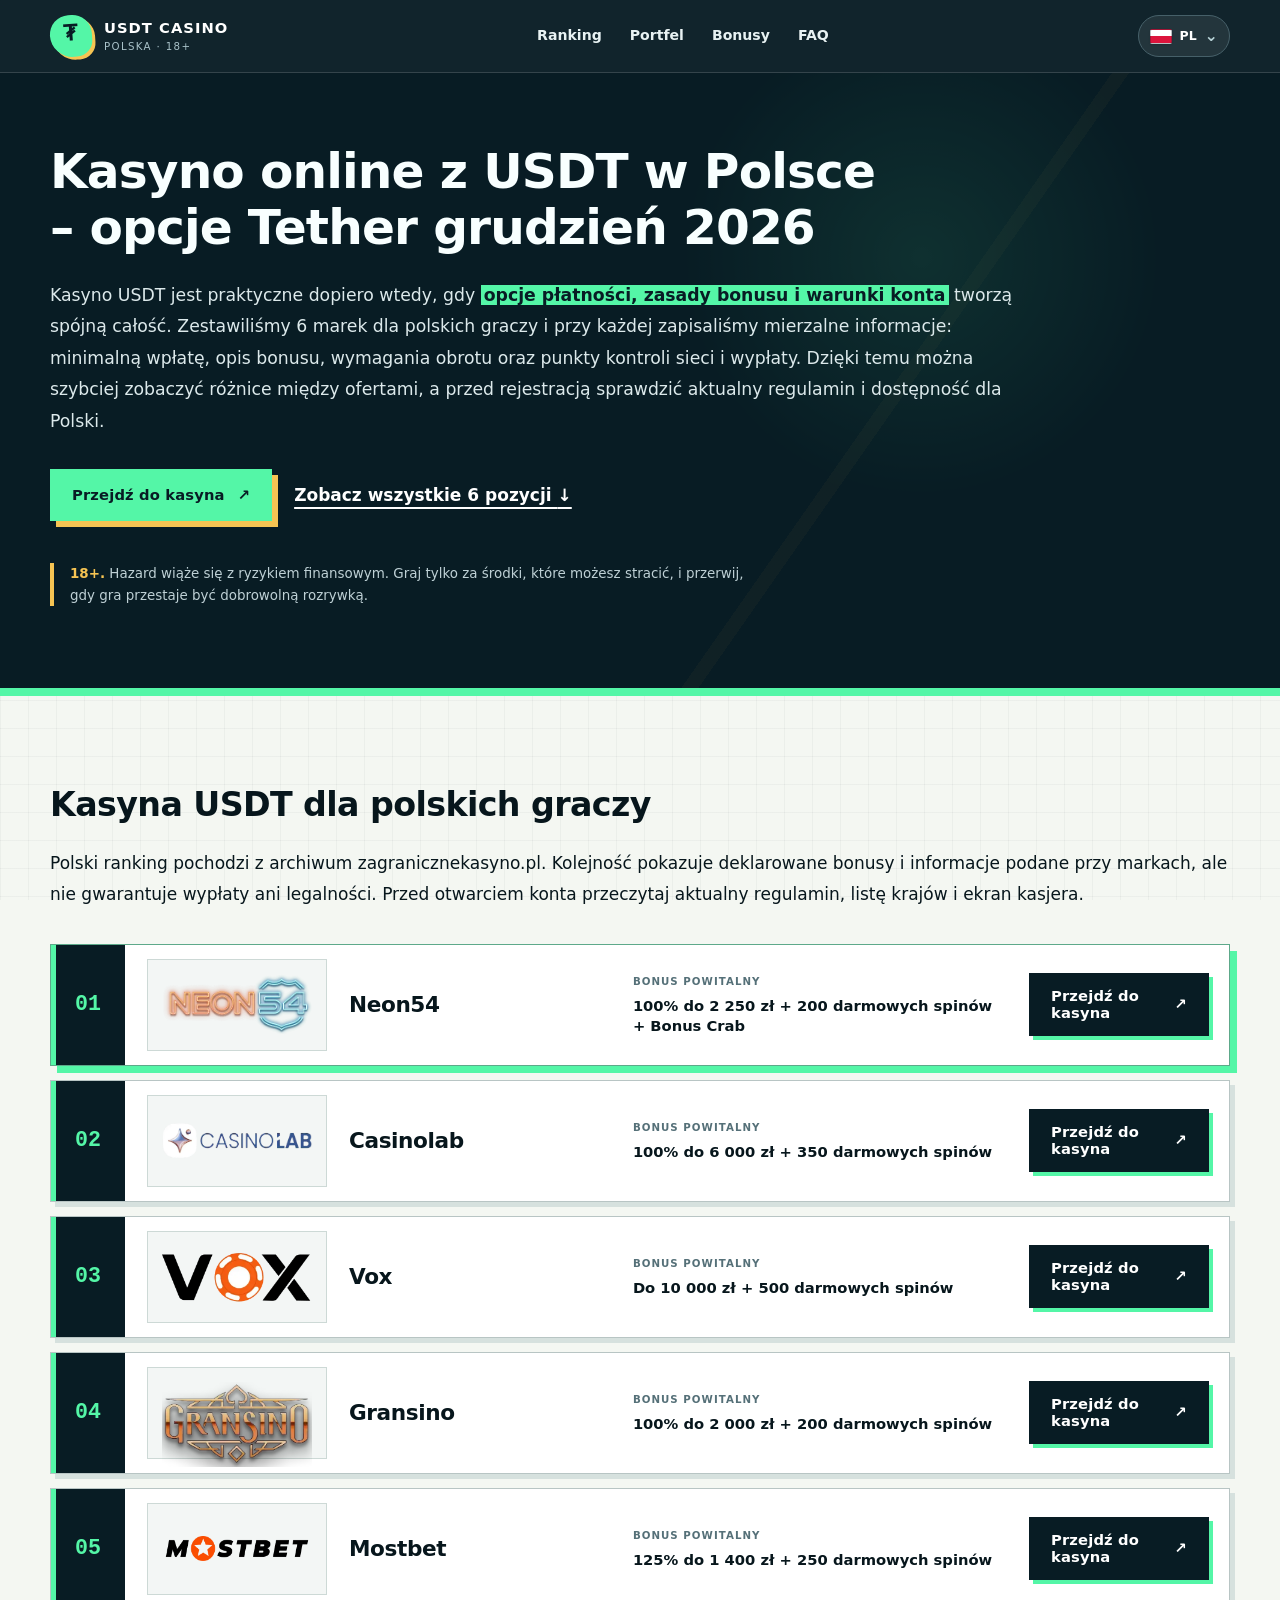
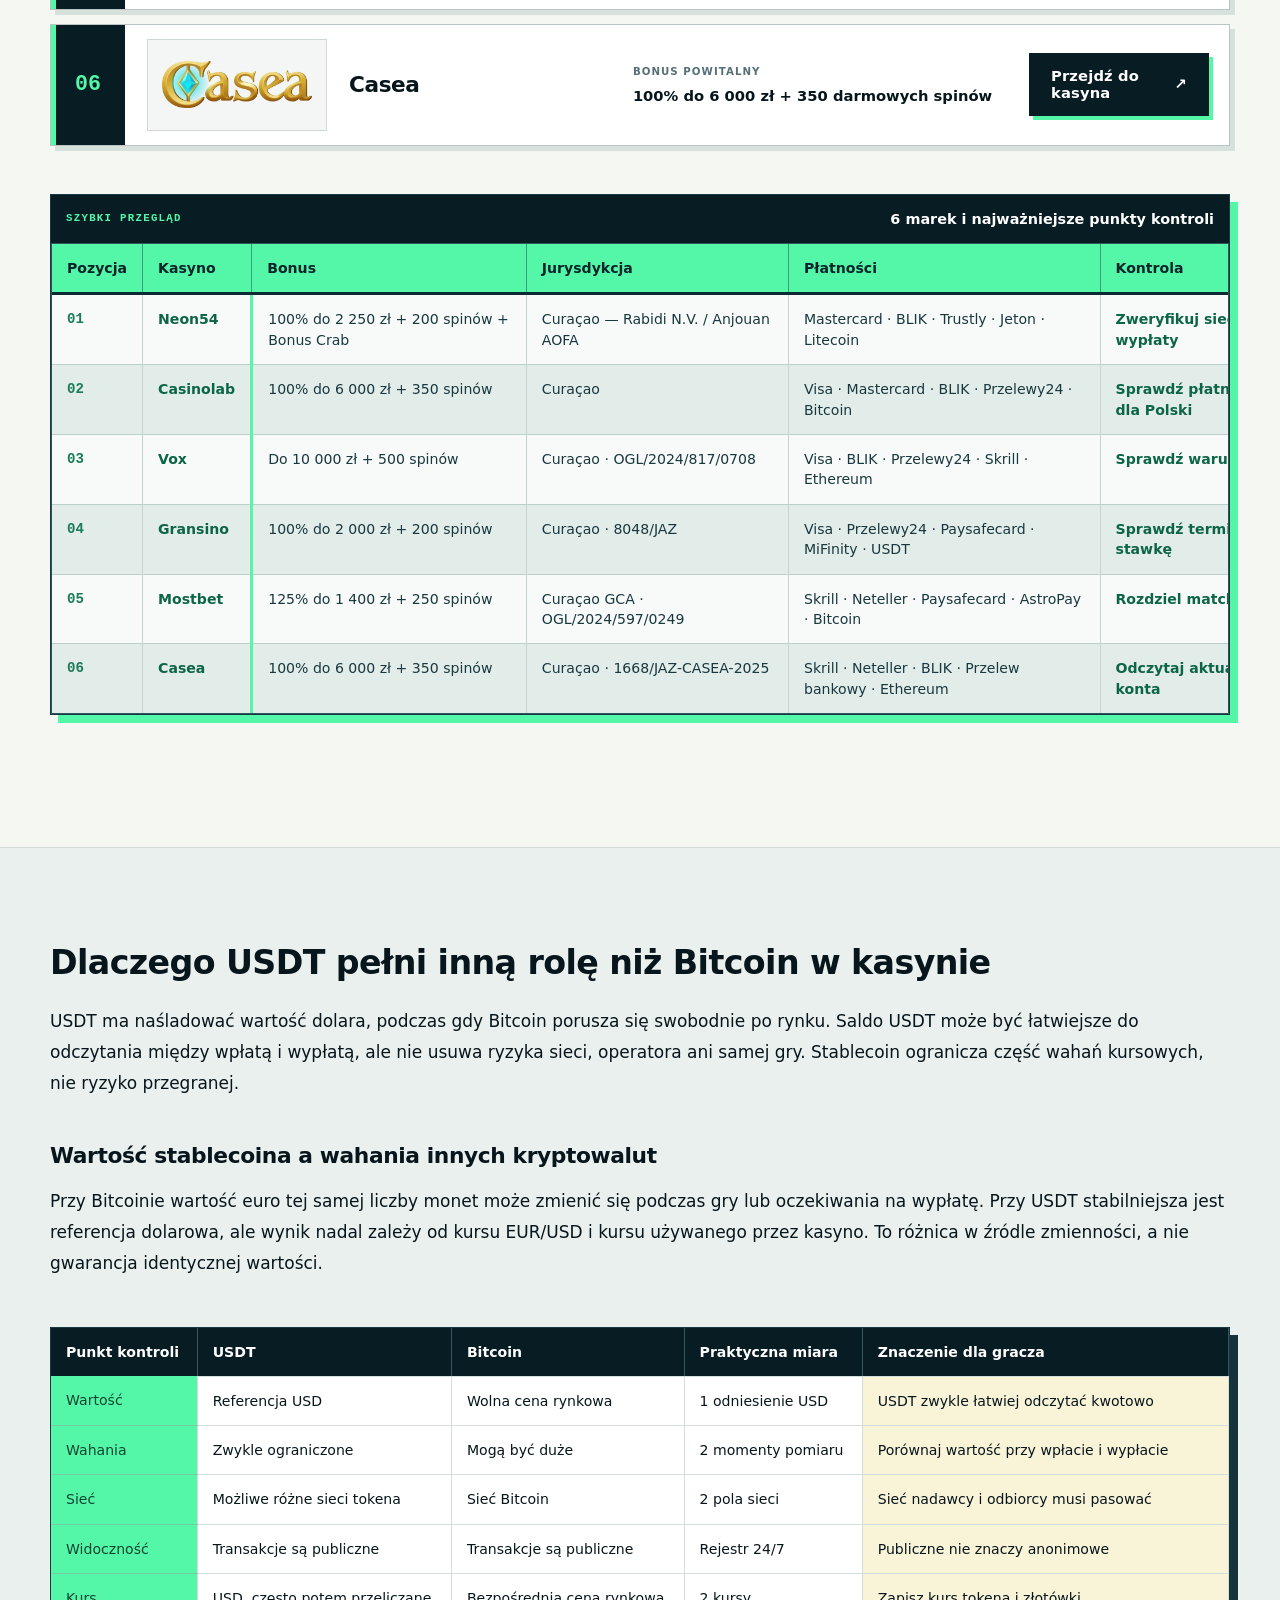
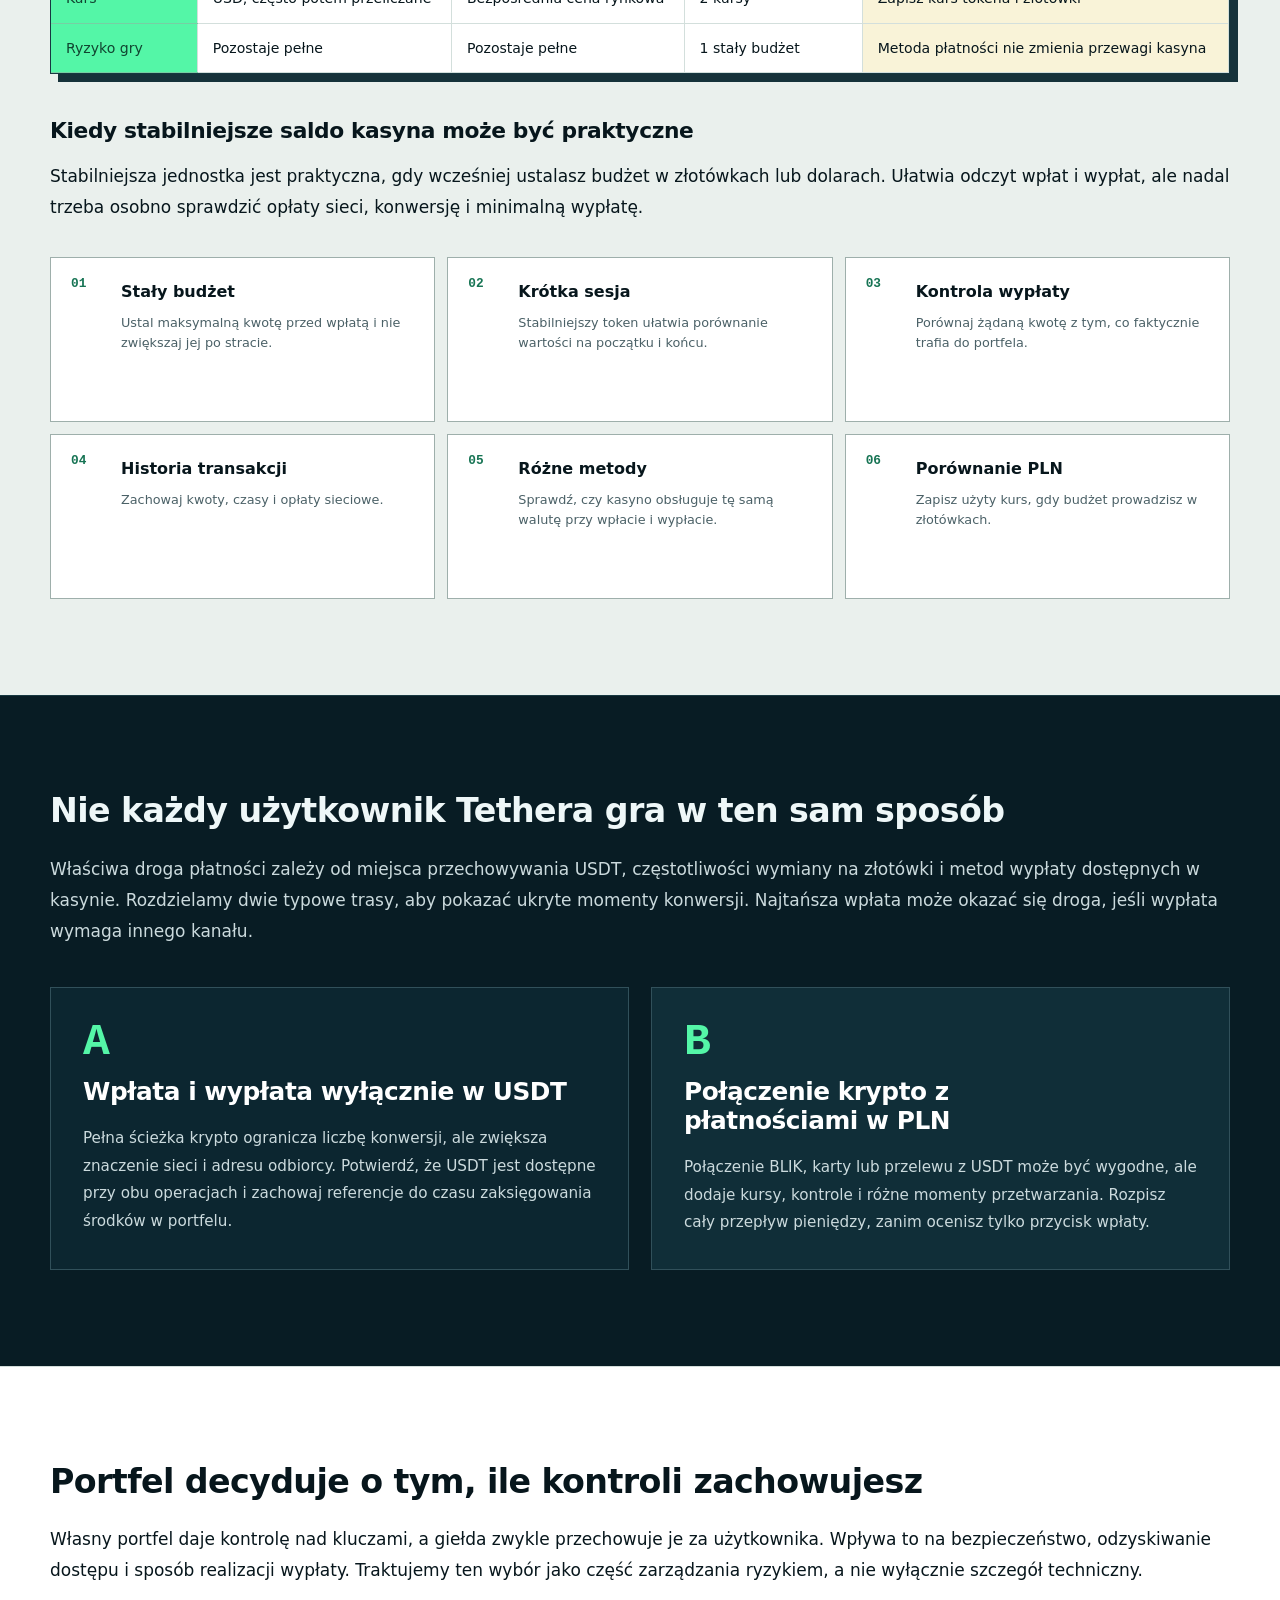
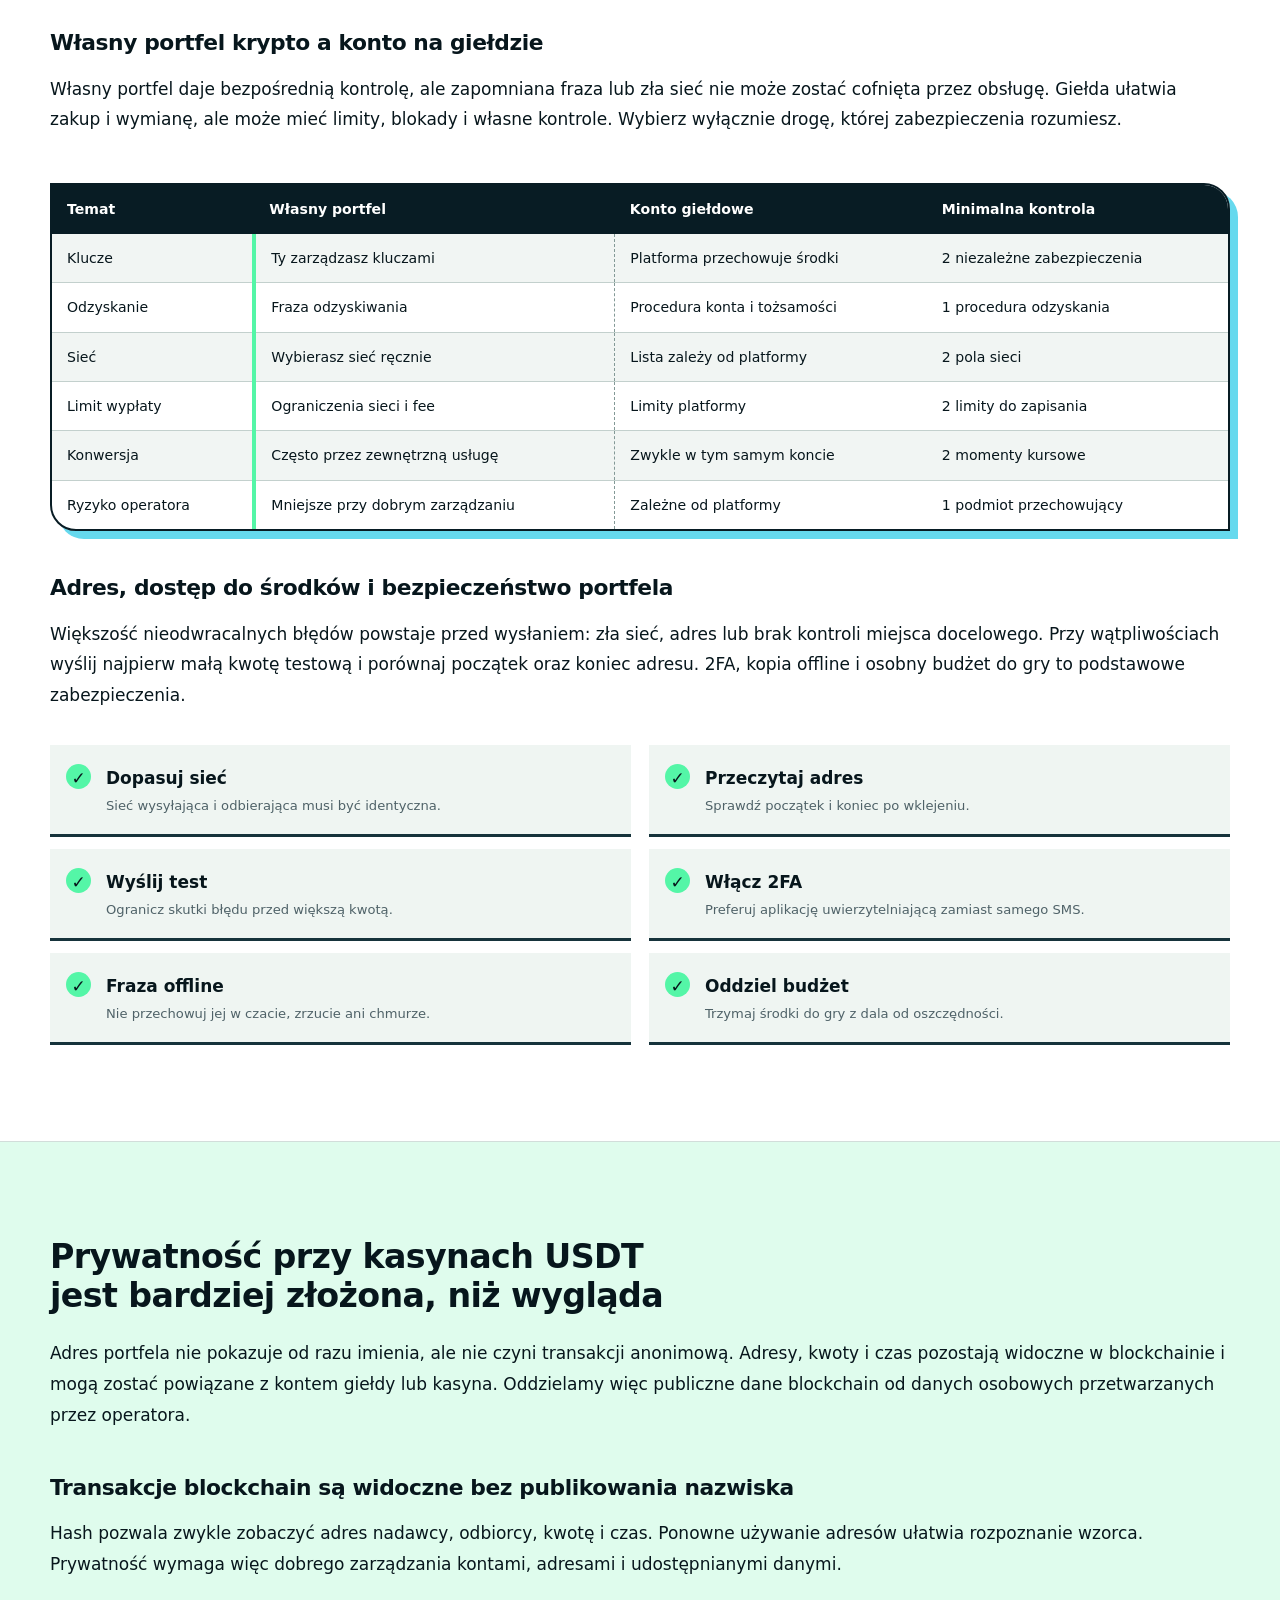
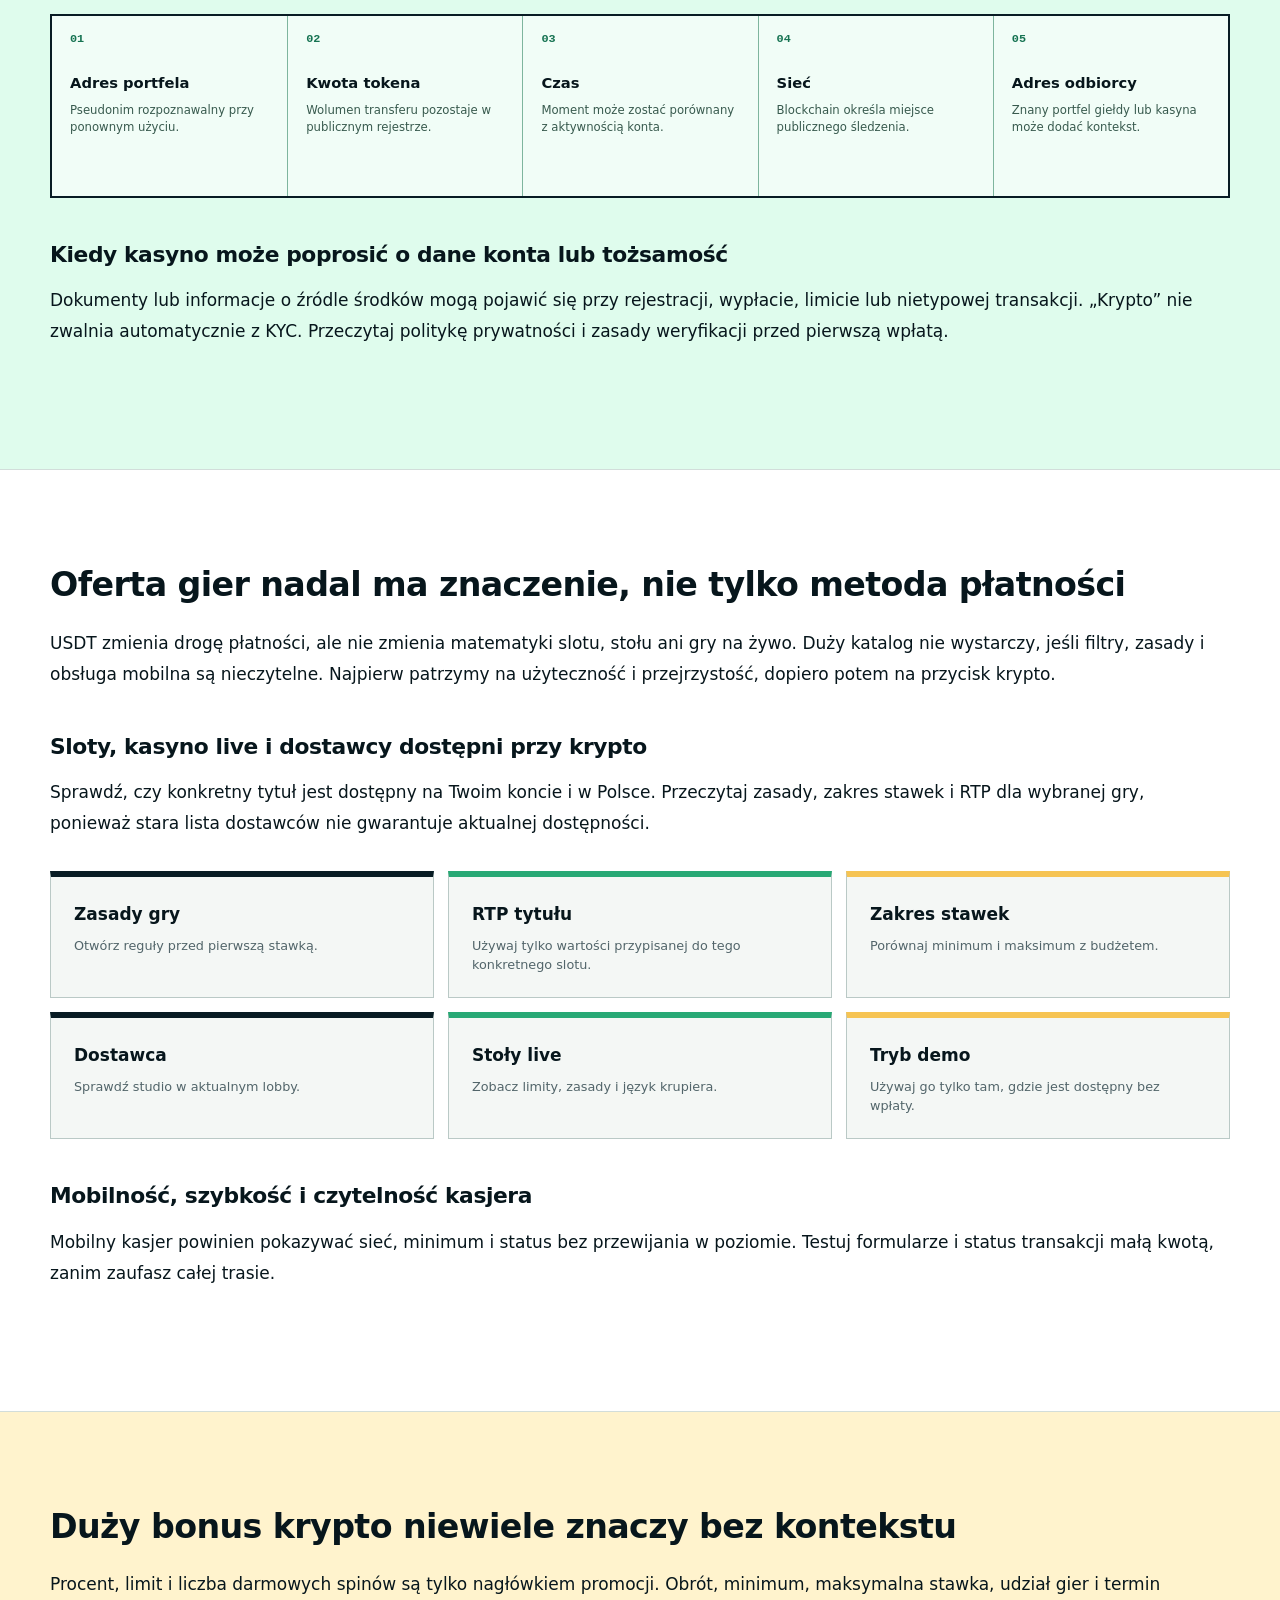
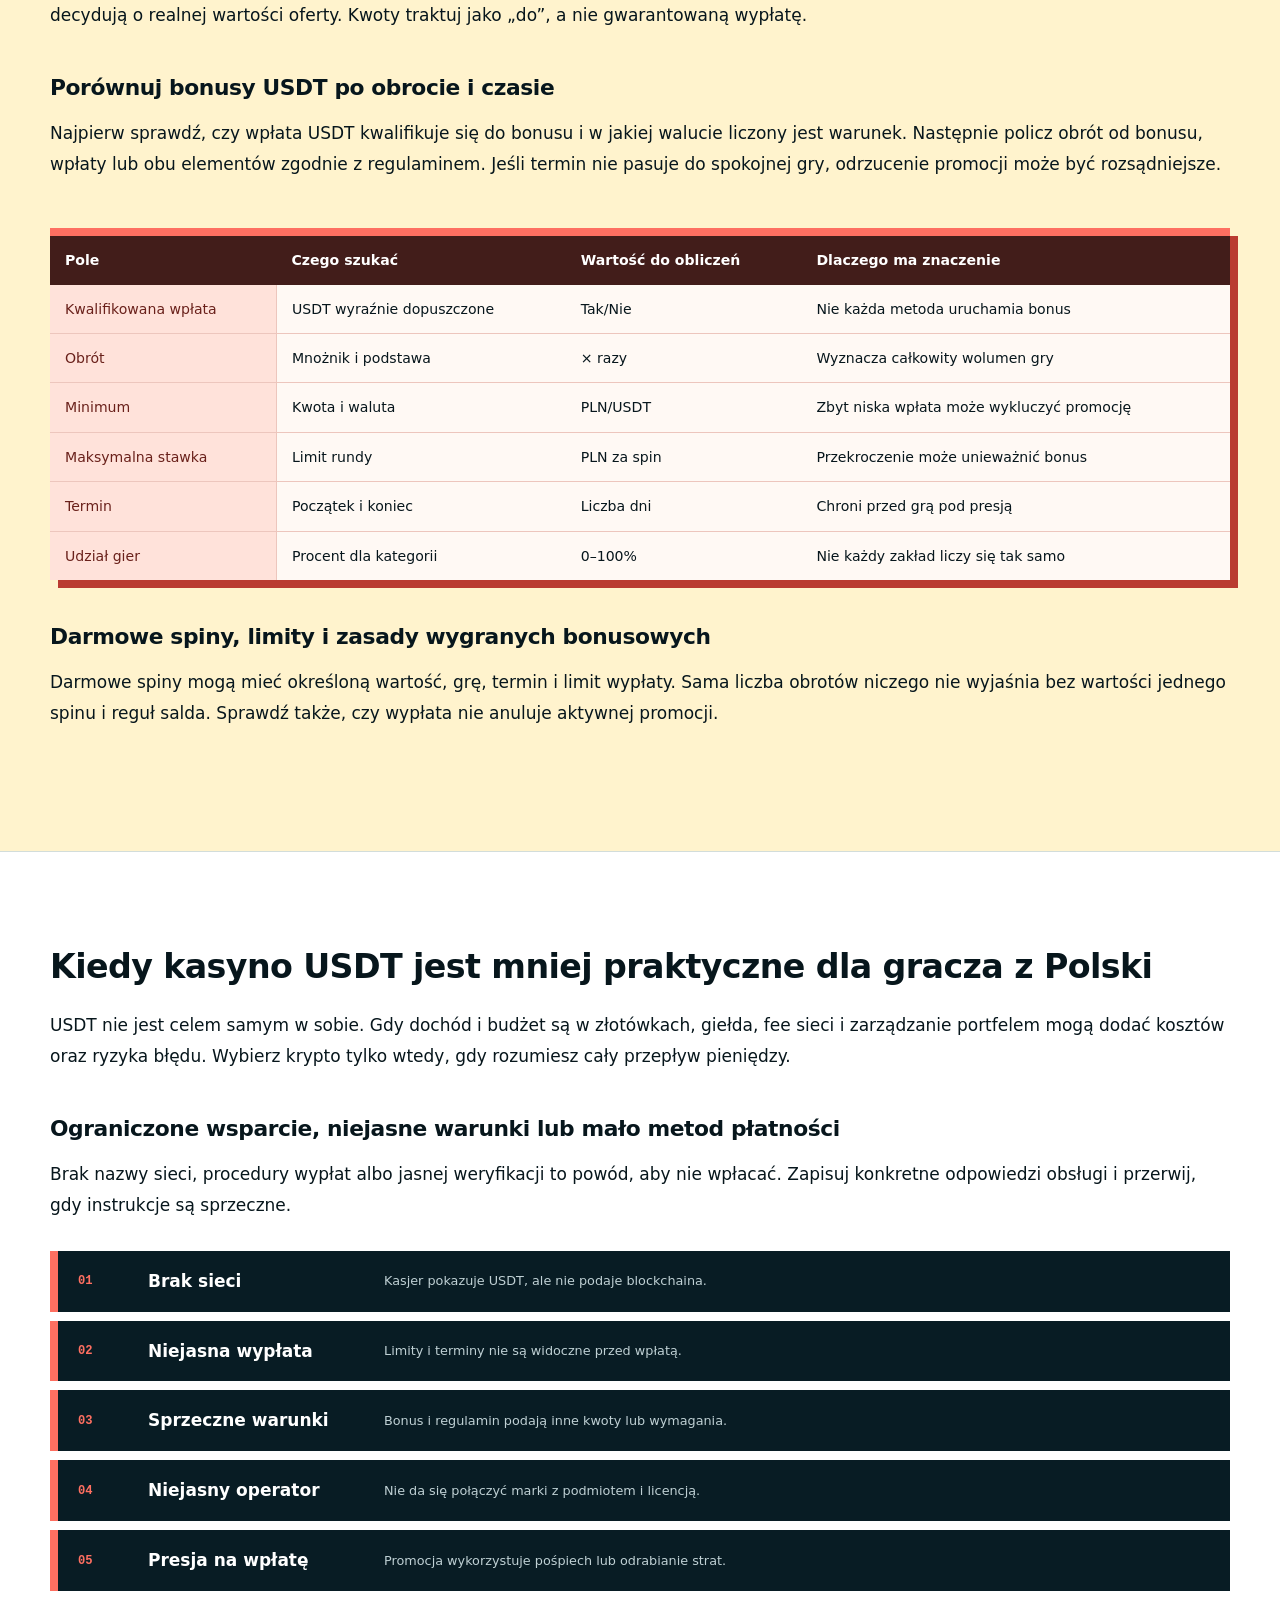
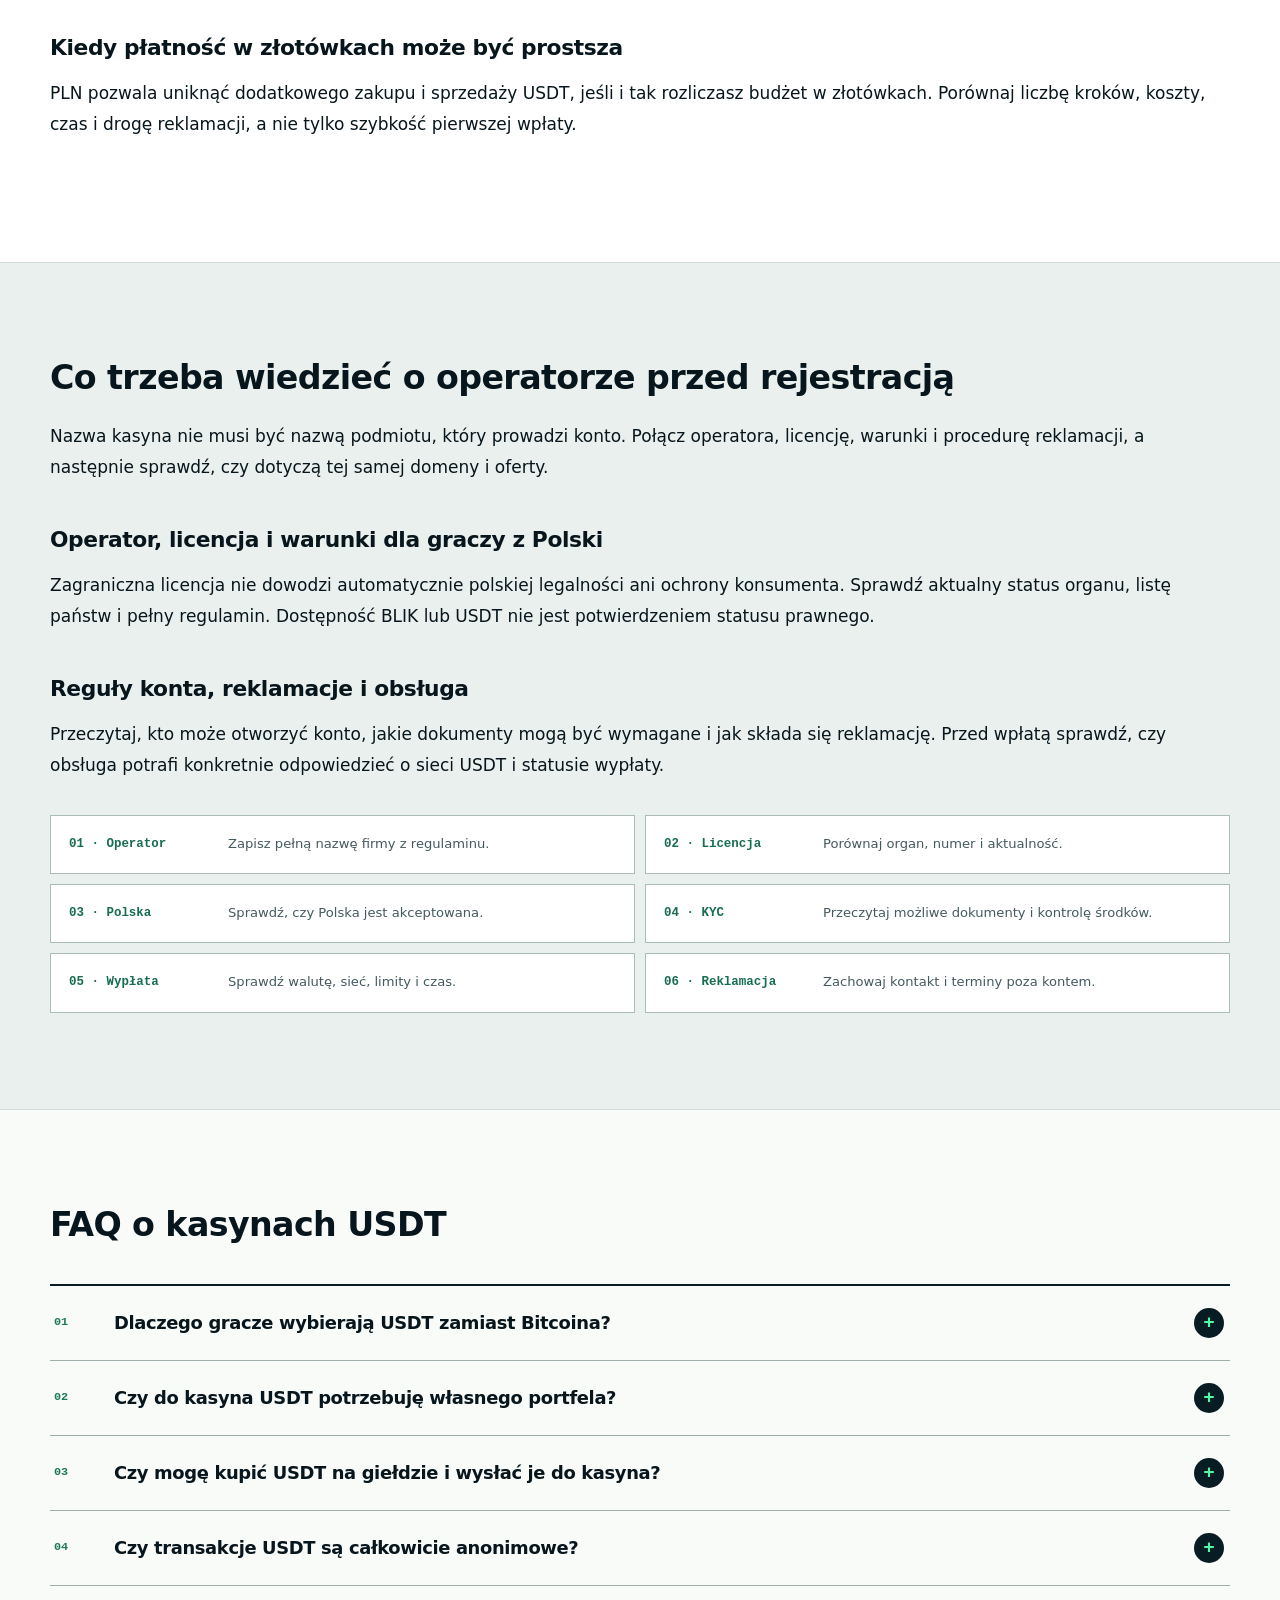
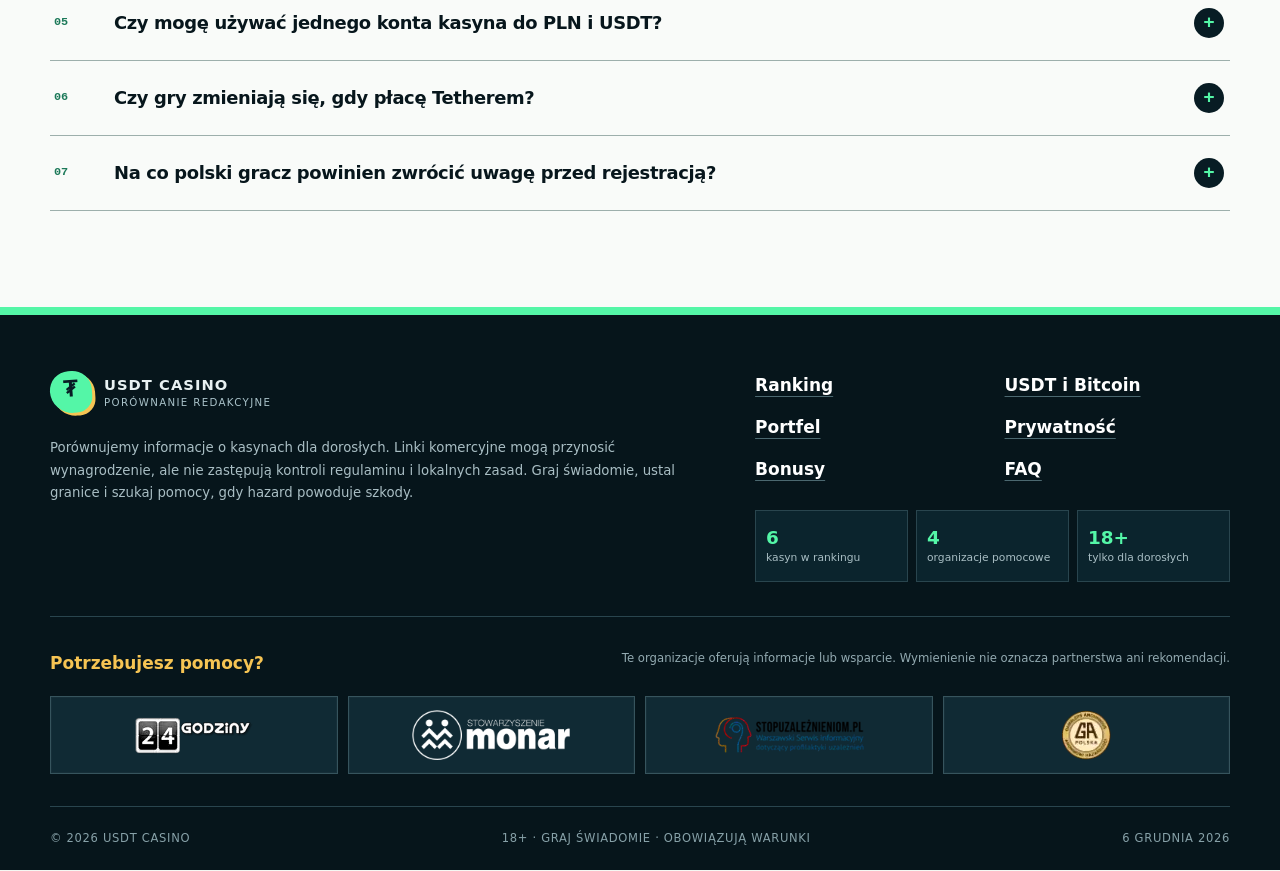
==== commit adf2d19f: "commit-pl-2" ====
--- a/pl/index.html
+++ b/pl/index.html
@@ -3,16 +3,16 @@
 <head>
   <meta charset="utf-8">
   <meta name="viewport" content="width=device-width, initial-scale=1">
-  <title>Kasyno USDT w Polsce – opcje Tether październik 2026</title>
-  <meta name="description" content="Polskie porównanie kasyn USDT: ranking marek, KYC, portfele, bonusy, płatności i wypłaty. Sprawdź warunki przed rejestracją.">
+  <title>Kasyna USDT w Polsce — opcje Tether październik 2026</title>
+  <meta name="description" content="Porównaj 6 zagranicznych kasyn USDT dla Polski pod względem bonusów, płatności, wypłat i informacji licencyjnych. Aktualizacja październik 2026.">
   <meta name="robots" content="index,follow,max-image-preview:large">
-  <meta name="last-modified" content="2026-10-28">
+  <meta name="last-modified" content="2026-10-29">
   <meta property="og:locale" content="pl_PL">
   <meta property="og:type" content="website">
-  <meta property="og:title" content="Kasyno USDT w Polsce – opcje Tether październik 2026">
-  <meta property="og:description" content="Porównanie sześciu polskich marek kasynowych, sieci USDT, bonusów i procedur wypłat.">
+  <meta property="og:title" content="Kasyna USDT w Polsce — opcje Tether październik 2026">
+  <meta property="og:description" content="Redakcyjne porównanie 6 kasyn USDT, metod płatności, bonusów i warunków wypłat.">
   <meta property="og:url" content="https://theusdtcasinos.com/pl/">
-  <meta property="article:modified_time" content="2026-10-28">
+  <meta property="article:modified_time" content="2026-10-29">
   <meta name="theme-color" content="#081c24">
   <link rel="canonical" href="https://theusdtcasinos.com/pl/">
   <link rel="alternate" hreflang="nl-NL" href="https://theusdtcasinos.com/">
@@ -22,69 +22,389 @@
   <link rel="stylesheet" href="/styles.css">
   <script id="site-schema" type="application/ld+json">
   {
-    "@context":"https://schema.org",
-    "@graph":[
-      {"@type":"WebSite","@id":"https://theusdtcasinos.com/pl/#website","url":"https://theusdtcasinos.com/pl/","name":"USDT Casino","inLanguage":"pl-PL"},
-      {"@type":"WebPage","@id":"https://theusdtcasinos.com/pl/#webpage","url":"https://theusdtcasinos.com/pl/","name":"Kasyno USDT w Polsce – opcje Tether","description":"Porównanie polskich kasyn USDT, bonusów, portfeli i wypłat.","isPartOf":{"@id":"https://theusdtcasinos.com/pl/#website"},"dateModified":"2026-10-28","inLanguage":"pl-PL","mainEntity":{"@id":"https://theusdtcasinos.com/pl/#ranking"}},
-      {"@type":"ItemList","@id":"https://theusdtcasinos.com/pl/#ranking","name":"Kasyna USDT dla graczy z Polski","numberOfItems":6,"itemListOrder":"https://schema.org/ItemListOrderAscending","itemListElement":[
-        {"@type":"ListItem","position":1,"name":"Casinolab","url":"https://theusdtcasinos.com/pl/#casinolab"},
-        {"@type":"ListItem","position":2,"name":"Casea","url":"https://theusdtcasinos.com/pl/#casea"},
-        {"@type":"ListItem","position":3,"name":"Gransino","url":"https://theusdtcasinos.com/pl/#gransino"},
-        {"@type":"ListItem","position":4,"name":"Neon54","url":"https://theusdtcasinos.com/pl/#neon54"},
-        {"@type":"ListItem","position":5,"name":"Mostbet","url":"https://theusdtcasinos.com/pl/#mostbet"},
-        {"@type":"ListItem","position":6,"name":"Vox","url":"https://theusdtcasinos.com/pl/#vox"}
-      ]}
+    "@context": "https://schema.org",
+    "@graph": [
+      {
+        "@type": "WebSite",
+        "@id": "https://theusdtcasinos.com/pl/#website",
+        "url": "https://theusdtcasinos.com/pl/",
+        "name": "USDT Casino",
+        "inLanguage": "pl-PL"
+      },
+      {
+        "@type": "WebPage",
+        "@id": "https://theusdtcasinos.com/pl/#webpage",
+        "url": "https://theusdtcasinos.com/pl/",
+        "name": "Kasyna online z USDT w Polsce – opcje Tether",
+        "description": "Porównanie sześciu kasyn USDT, płatności, bonusów i praktycznych warunków dla polskich graczy.",
+        "isPartOf": {"@id": "https://theusdtcasinos.com/pl/#website"},
+        "dateModified": "2026-10-29",
+        "inLanguage": "pl-PL",
+        "mainEntity": {"@id": "https://theusdtcasinos.com/pl/#ranking"}
+      },
+      {
+        "@type": "ItemList",
+        "@id": "https://theusdtcasinos.com/pl/#ranking",
+        "name": "Kasyna USDT dla polskich graczy",
+        "numberOfItems": 6,
+        "itemListOrder": "https://schema.org/ItemListOrderAscending",
+        "itemListElement": [
+          {"@type":"ListItem","position":1,"name":"Neon54","url":"https://theusdtcasinos.com/pl/#neon54"},
+          {"@type":"ListItem","position":2,"name":"Casinolab","url":"https://theusdtcasinos.com/pl/#casinolab"},
+          {"@type":"ListItem","position":3,"name":"Vox","url":"https://theusdtcasinos.com/pl/#vox"},
+          {"@type":"ListItem","position":4,"name":"Gransino","url":"https://theusdtcasinos.com/pl/#gransino"},
+          {"@type":"ListItem","position":5,"name":"Mostbet","url":"https://theusdtcasinos.com/pl/#mostbet"},
+          {"@type":"ListItem","position":6,"name":"Casea","url":"https://theusdtcasinos.com/pl/#casea"}
+        ]
+      }
     ]
   }
   </script>
 </head>
 <body>
   <a class="skip-link" href="#main">Przejdź do treści</a>
-  <header class="site-header" id="top">
+  <header class="site-header">
     <div class="shell nav-shell">
-      <a class="brand" href="#top" aria-label="USDT Casino — strona główna"><span class="brand-mark" aria-hidden="true">₮</span><span class="brand-copy"><strong>USDT CASINO</strong><small>Polska · 18+</small></span></a>
-      <button class="menu-toggle" type="button" aria-expanded="false" aria-controls="primary-nav"><span>Menu</span><i aria-hidden="true"></i></button>
-      <nav id="primary-nav" class="primary-nav" aria-label="Główna nawigacja"><a href="#ranking">Ranking</a><a href="#wallet">Portfel</a><a href="#bonussen">Bonusy</a><a href="#faq">FAQ</a></nav>
-      <details class="language-switcher"><summary class="language-current" aria-label="Wybierz język"><span class="language-flag language-flag-pl" aria-hidden="true"></span><span>PL</span><span class="language-chevron" aria-hidden="true">⌄</span></summary><div class="language-menu" role="menu"><a class="language-option" href="/" lang="nl" role="menuitem"><span class="language-flag language-flag-nl" aria-hidden="true"></span><span>Nederlands</span><small>NL</small></a><a class="language-option is-active" href="/pl/" lang="pl" aria-current="page" role="menuitem"><span class="language-flag language-flag-pl" aria-hidden="true"></span><span>Polski</span><small>PL</small></a></div></details>
+      <a class="brand" href="#top" aria-label="USDT Casino, strona główna">
+        <span class="brand-mark" aria-hidden="true">₮</span>
+        <span class="brand-copy"><strong>USDT CASINO</strong><small>Polska · 18+</small></span>
+      </a>
+      <button class="menu-toggle" type="button" aria-expanded="false" aria-controls="primary-nav">
+        <span>Menu</span><i aria-hidden="true"></i>
+      </button>
+      <nav id="primary-nav" class="primary-nav" aria-label="Główna nawigacja">
+        <a href="#ranking">Ranking</a>
+        <a href="#wallet">Portfel</a>
+        <a href="#bonussen">Bonusy</a>
+        <a href="#faq">FAQ</a>
+      </nav>
+      <details class="language-switcher">
+        <summary class="language-current" aria-label="Wybierz język"><span class="language-flag language-flag-pl" aria-hidden="true"></span><span>PL</span><span class="language-chevron" aria-hidden="true">⌄</span></summary>
+        <div class="language-menu" role="menu"><a class="language-option" href="/" lang="nl" role="menuitem"><span class="language-flag language-flag-nl" aria-hidden="true"></span><span>Nederlands</span><small>NL</small></a><a class="language-option is-active" href="/pl/" lang="pl" aria-current="page" role="menuitem"><span class="language-flag language-flag-pl" aria-hidden="true"></span><span>Polski</span><small>PL</small></a></div>
+      </details>
     </div>
   </header>
 
   <main id="main">
-    <section class="hero" id="top" aria-labelledby="page-title"><div class="hero-grid shell"><div class="hero-copy"><h1 id="page-title">Kasyno online z USDT w Polsce – opcje Tether <span data-date-mode="month-year">październik 2026</span></h1><p>Kasyno USDT jest praktyczne dopiero wtedy, gdy <strong>opcje płatności, zasady bonusu i warunki konta</strong> tworzą spójną całość. Zestawiliśmy 6 marek dla graczy z Polski i przy każdej zapisaliśmy mierzalne informacje: minimalną wpłatę, opis bonusu, wymagania obrotu oraz punkty kontroli sieci i wypłaty. Dzięki temu od razu widać różnicę między minimum 20 zł, 40 zł i 90 zł, a także między bonusami opartymi na wpłacie, bonusie albo obu elementach. Przed rejestracją sprawdź aktualny regulamin, dostępność dla Polski i to, czy wpłata USDT kwalifikuje się do promocji.</p><div class="hero-actions"><a class="button button-primary" href="/pl/visit/" rel="nofollow sponsored">Przejdź do kasyna <span aria-hidden="true">↗</span></a><a class="text-link" href="#ranking">Zobacz wszystkie 6 pozycji <span aria-hidden="true">↓</span></a></div><div class="hero-note" role="note"><strong>18+.</strong> Hazard wiąże się z ryzykiem finansowym. Graj tylko za środki, które możesz stracić, i przerwij, gdy gra przestaje być dobrowolną rozrywką.</div></div></div></section>
-
-    <section class="ranking-section shell" id="ranking" aria-labelledby="ranking-title"><div class="section-heading"><h2 id="ranking-title">Kasyna USDT dla graczy z Polski</h2><p>Polski ranking pochodzi z dostarczonego archiwum ratingowego. Kolejność pokazuje deklarowane bonusy, a nie gwarantuje wypłaty ani legalności. Przed otwarciem konta odczytaj aktualny regulamin, listę krajów i ekran kasjera.</p></div><div class="rank-list" role="list">
-      <article class="rank-card rank-card-featured" id="casinolab" role="listitem"><div class="rank-number"><span>01</span></div><div class="logo-well"><img src="/assets/casinos/casinolab.webp" width="450" height="200" alt="Logo Casinolab" fetchpriority="high"></div><h3>Casinolab</h3><div class="rank-bonus"><span>Bonus powitalny</span><strong>100% do 6 000 zł + 350 darmowych spinów</strong></div><a class="button button-rank" href="/pl/visit/casinolab/" rel="nofollow sponsored">Przejdź do kasyna <b aria-hidden="true">↗</b></a></article>
-      <article class="rank-card" id="casea" role="listitem"><div class="rank-number"><span>02</span></div><div class="logo-well"><img src="/assets/casinos/casea.webp" width="450" height="200" alt="Logo Casea" loading="lazy" decoding="async"></div><h3>Casea</h3><div class="rank-bonus"><span>Bonus powitalny</span><strong>100% do 6 000 zł + 350 darmowych spinów</strong></div><a class="button button-rank" href="/pl/visit/casea/" rel="nofollow sponsored">Przejdź do kasyna <b aria-hidden="true">↗</b></a></article>
-      <article class="rank-card" id="gransino" role="listitem"><div class="rank-number"><span>03</span></div><div class="logo-well"><img src="/assets/casinos/gransino.webp" width="450" height="200" alt="Logo Gransino" loading="lazy" decoding="async"></div><h3>Gransino</h3><div class="rank-bonus"><span>Bonus powitalny</span><strong>100% do 2 000 zł + 200 darmowych spinów</strong></div><a class="button button-rank" href="/pl/visit/gransino/" rel="nofollow sponsored">Przejdź do kasyna <b aria-hidden="true">↗</b></a></article>
-      <article class="rank-card" id="neon54" role="listitem"><div class="rank-number"><span>04</span></div><div class="logo-well"><img src="/assets/casinos/neon54.webp" width="450" height="200" alt="Logo Neon54" loading="lazy" decoding="async"></div><h3>Neon54</h3><div class="rank-bonus"><span>Bonus powitalny</span><strong>100% do 2 250 zł + 200 spinów + Bonus Crab</strong></div><a class="button button-rank" href="/pl/visit/neon54/" rel="nofollow sponsored">Przejdź do kasyna <b aria-hidden="true">↗</b></a></article>
-      <article class="rank-card" id="mostbet" role="listitem"><div class="rank-number"><span>05</span></div><div class="logo-well"><img src="/assets/casinos/mostbet.webp" width="450" height="200" alt="Logo Mostbet" loading="lazy" decoding="async"></div><h3>Mostbet</h3><div class="rank-bonus"><span>Bonus powitalny</span><strong>125% do 1 400 zł + 250 darmowych spinów</strong></div><a class="button button-rank" href="/pl/visit/mostbet/" rel="nofollow sponsored">Przejdź do kasyna <b aria-hidden="true">↗</b></a></article>
-      <article class="rank-card" id="vox" role="listitem"><div class="rank-number"><span>06</span></div><div class="logo-well"><img src="/assets/casinos/vox.webp" width="450" height="200" alt="Logo Vox" loading="lazy" decoding="async"></div><h3>Vox</h3><div class="rank-bonus"><span>Bonus powitalny</span><strong>Do 10 000 zł + 500 darmowych spinów</strong></div><a class="button button-rank" href="/pl/visit/vox/" rel="nofollow sponsored">Przejdź do kasyna <b aria-hidden="true">↗</b></a></article>
-    </div><div class="table-block table-brand-profile"><div class="table-kicker"><span>Szybki przegląd</span><b id="table-brand-title">6 marek i najważniejsze punkty kontroli</b></div><div class="table-scroll" tabindex="0"><table><caption>Porównanie sześciu kasyn z polskiego rankingu</caption><thead><tr><th>Pozycja</th><th>Kasyno</th><th>Min. wpłata</th><th>Bonus</th><th>Obrót</th><th>Kontrola</th></tr></thead><tbody><tr><td>01</td><th>Casinolab</th><td>90 zł</td><td>100% do 6 000 zł + 350 spinów</td><td>20× wpłata + bonus; 40× wygrane ze spinów</td><td>Sprawdź kwalifikującą metodę USDT</td></tr><tr><td>02</td><th>Casea</th><td>90 zł</td><td>100% do 6 000 zł + 350 spinów</td><td>35× wpłata + bonus; 40× wygrane ze spinów</td><td>Odczytaj aktualny regulamin konta</td></tr><tr><td>03</td><th>Gransino</th><td>90 zł</td><td>100% do 2 000 zł + 200 spinów</td><td>20× wpłata + bonus; 40× wygrane ze spinów</td><td>Sprawdź termin i maksymalną stawkę</td></tr><tr><td>04</td><th>Neon54</th><td>90 zł</td><td>100% do 2 250 zł + 200 spinów</td><td>35× wpłata + bonus; 40× wygrane ze spinów</td><td>Zweryfikuj sieć i adres wypłaty</td></tr><tr><td>05</td><th>Mostbet</th><td>20 zł</td><td>125% do 1 400 zł + 250 spinów</td><td>30× bonus; 25× wygrane ze spinów</td><td>Rozdziel match bonus od FS</td></tr><tr><td>06</td><th>Vox</th><td>40 zł</td><td>Do 10 000 zł + 500 spinów</td><td>40× bonus</td><td>Warunki mogą zależeć od pakietu</td></tr></tbody></table></div></div></section>
-
-    <section class="editorial-section tone-light" id="kyc"><div class="shell prose-shell"><h2>„Bez KYC” nie oznacza całkowitego braku kontroli</h2><p>Hasło „bez KYC” może opisywać uproszczony start, a nie trwałe wyłączenie identyfikacji. Oddzielamy rejestrację, wpłatę i wypłatę, ponieważ każdy etap może uruchomić inne kontrole. <strong>Najważniejszy jest aktualny regulamin</strong>, a nie marketingowy baner.</p><h3>Co może być sprawdzane przy otwieraniu i używaniu konta</h3><p>Operator może porównać wiek, kraj zamieszkania, dane kontaktowe i właściciela rachunku płatniczego. Kontrola może pojawić się także przy nietypowej aktywności, większym transferze, zmianie portfela lub obowiązkach AML.</p><ul class="feature-rail"><li><span>01</span><div><strong>Pełnoletność</strong><b>Potwierdzenie wieku co najmniej 18 lat.</b></div></li><li><span>02</span><div><strong>Dane konta</strong><b>Spójność imienia, e-maila, telefonu i adresu.</b></div></li><li><span>03</span><div><strong>Kraj dostępu</strong><b>Porównanie lokalizacji z listą obsługiwanych państw.</b></div></li><li><span>04</span><div><strong>Źródło środków</strong><b>Dodatkowe pytania przy większej lub nietypowej transakcji.</b></div></li><li><span>05</span><div><strong>Metoda płatności</strong><b>Zgodność właściciela konta z metodą wpłaty.</b></div></li></ul></div></section>
-
-    <section class="editorial-section tone-dark" id="tether"><div class="shell prose-shell"><h2>Dlaczego USDT pełni inną rolę niż Bitcoin w kasynie</h2><p>USDT ma naśladować wartość dolara, podczas gdy Bitcoin porusza się swobodnie po rynku. Saldo USDT może być więc łatwiejsze do odczytania między wpłatą i wypłatą, ale nie usuwa ryzyka sieci, operatora ani samej gry.</p><h3>Wartość stablecoina a wahania innych kryptowalut</h3><p>Przy Bitcoinie wartość euro tej samej liczby monet może zmienić się w czasie gry. Przy USDT stabilniejsza jest referencja dolarowa, ale wynik nadal zależy od kursu EUR/USD, kursu używanego przez kasyno i opłat.</p><div class="table-block table-matrix"><div class="table-scroll" tabindex="0"><table><caption>Praktyczne porównanie USDT i Bitcoina</caption><thead><tr><th>Punkt kontroli</th><th>USDT</th><th>Bitcoin</th><th>Praktyczna decyzja</th></tr></thead><tbody><tr><th>Wartość</th><td>Referencja USD</td><td>Wolna cena rynkowa</td><td>Porównaj kwotę przy wpłacie i wypłacie</td></tr><tr><th>Sieć</th><td>Możliwe różne sieci tokena</td><td>Sieć Bitcoin</td><td>Sieć nadawcy i odbiorcy musi pasować</td></tr><tr><th>Widoczność</th><td>Transakcje są publiczne</td><td>Transakcje są publiczne</td><td>Publiczne nie znaczy anonimowe</td></tr><tr><th>Ryzyko</th><td>Opłaty i konwersja</td><td>Wahania ceny i opłaty</td><td>Ustal stały budżet przed grą</td></tr></tbody></table></div></div><h3>Kiedy stabilniejsza jednostka salda może być praktyczna</h3><p>USDT ułatwia kontrolę, gdy z góry ustalasz budżet i zapisujesz kwoty transakcji. Nadal sprawdzaj fee sieci, minimalną wypłatę, konwersję i to, czy kasyno obsługuje tę samą walutę przy wpłacie i wypłacie.</p><ol class="list-steps"><li><span>01</span><div><b>Budżet</b><small>Ustal limit przed wpłatą i nie zwiększaj go po stracie.</small></div></li><li><span>02</span><div><b>Sieć</b><small>Wybierz identyczny blockchain po obu stronach.</small></div></li><li><span>03</span><div><b>Wypłata</b><small>Porównaj żądaną i faktycznie otrzymaną kwotę.</small></div></li><li><span>04</span><div><b>Dowód</b><small>Zachowaj hash, czas i numer referencyjny.</small></div></li></ol></div></section>
-
-    <section class="editorial-section" id="spelprofiel"><div class="shell prose-shell"><h2>Nie każdy użytkownik Tethera gra w ten sam sposób</h2><p>Właściwa droga płatności zależy od miejsca przechowywania USDT, częstotliwości wymiany na złotówki oraz metod wypłaty dostępnych w kasynie. Najtańsza wpłata może okazać się droga, jeśli wypłata wymaga innego kanału.</p><div class="profile-grid"><article><span class="profile-no">A</span><h3>Wpłata i wypłata wyłącznie w USDT</h3><p>Pełna ścieżka krypto ogranicza liczbę konwersji, ale zwiększa znaczenie sieci, adresu i tokena opłat. Potwierdź, że USDT jest dostępne przy obu operacjach i zachowaj referencje do czasu zaksięgowania środków.</p></article><article><span class="profile-no">B</span><h3>Połączenie krypto z płatnościami w PLN</h3><p>Połączenie BLIK, karty lub przelewu z USDT może być wygodne, ale dodaje kursy, kontrole i różne momenty przetwarzania. Rozpisz cały przepływ pieniędzy, zanim ocenisz tylko przycisk wpłaty.</p></article></div></div></section>
-
-    <section class="editorial-section" id="wallet"><div class="shell prose-shell"><h2>Portfel decyduje o tym, ile kontroli zachowujesz</h2><p>Własny portfel daje kontrolę nad kluczami, a giełda zwykle przechowuje je za użytkownika. Wpływa to na bezpieczeństwo, odzyskiwanie dostępu i sposób realizacji wypłaty.</p><h3>Własny portfel krypto a konto na giełdzie</h3><p>Własny portfel nie pozwoli cofnąć błędnego adresu ani utraconej frazy odzyskiwania. Giełda ułatwia zakup i wymianę, ale może mieć limity, blokady i własne kontrole. Wybierz wyłącznie drogę, której zabezpieczenia rozumiesz.</p><div class="table-block table-split"><div class="table-scroll" tabindex="0"><table><caption>Sześć różnic między własnym portfelem a giełdą</caption><thead><tr><th>Temat</th><th>Własny portfel</th><th>Giełda</th><th>Minimum kontroli</th></tr></thead><tbody><tr><th>Klucze</th><td>Ty zarządzasz kluczami</td><td>Platforma przechowuje środki</td><td>2 niezależne zabezpieczenia</td></tr><tr><th>Odzyskanie</th><td>Fraza odzyskiwania</td><td>Procedura konta</td><td>Test dostępu przed wpłatą</td></tr><tr><th>Sieć</th><td>Wybierasz sieć ręcznie</td><td>Lista zależy od platformy</td><td>Ta sama etykieta po obu stronach</td></tr><tr><th>Limit</th><td>Ograniczenia sieci i fee</td><td>Limity platformy</td><td>Sprawdzenie minimum wypłaty</td></tr><tr><th>Adres</th><td>Ty odpowiadasz za adres</td><td>Adres generuje giełda</td><td>Porównanie znaków</td></tr><tr><th>Support</th><td>Brak operatora pośredniego</td><td>Możliwa blokada konta</td><td>Zapisanie procedury reklamacji</td></tr></tbody></table></div></div><h3>Adres, dostęp do środków i bezpieczeństwo portfela</h3><ul class="list-checks"><li><b>Dopasuj sieć</b><span>Sieć wysyłająca i odbierająca musi być identyczna.</span></li><li><b>Przeczytaj adres</b><span>Sprawdź początek i koniec po wklejeniu.</span></li><li><b>Wyślij test</b><span>Ogranicz skutki błędu przed większą kwotą.</span></li><li><b>Włącz 2FA</b><span>Preferuj aplikację uwierzytelniającą zamiast samego SMS.</span></li><li><b>Fraza offline</b><span>Nie przechowuj jej w czacie, zrzucie ani chmurze.</span></li><li><b>Oddziel budżet</b><span>Trzymaj środki do gry z dala od oszczędności.</span></li></ul></div></section>
-
-    <section class="editorial-section tone-mint" id="privacy"><div class="shell prose-shell"><h2>Prywatność przy kasynach USDT jest bardziej złożona, niż wygląda</h2><p>Adres portfela nie pokazuje od razu imienia, ale nie czyni transakcji anonimową. Adresy, kwoty i czas pozostają widoczne w blockchainie i mogą zostać powiązane z kontem giełdy lub kasyna.</p><h3>Transakcje blockchain są widoczne bez publikowania nazwiska</h3><p>Hash pozwala zwykle zobaczyć adres nadawcy, odbiorcy, kwotę i czas. Ponowne używanie adresów ułatwia rozpoznanie wzorca, dlatego publiczne dane blockchain należy oddzielić od danych osobowych przetwarzanych przez operatora.</p><ul class="list-signals"><li><span>01</span><b>Adres</b><small>Pseudonim, który staje się rozpoznawalny przy ponownym użyciu.</small></li><li><span>02</span><b>Kwota</b><small>Wolumen transferu pozostaje w publicznym rejestrze.</small></li><li><span>03</span><b>Czas</b><small>Moment może zostać porównany z aktywnością konta.</small></li><li><span>04</span><b>Sieć</b><small>Blockchain określa miejsce publicznego śledzenia.</small></li><li><span>05</span><b>Adres odbiorcy</b><small>Znany portfel giełdy lub kasyna może dodać kontekst.</small></li></ul><h3>Kiedy kasyno może poprosić o dane konta lub tożsamość</h3><p>Dokumenty lub informacje o źródle środków mogą pojawić się przy rejestracji, wypłacie, zmianie portfela, limicie lub nietypowej transakcji. „Krypto” nie zwalnia automatycznie z KYC. Przeczytaj politykę prywatności i zasady weryfikacji przed pierwszą wpłatą.</p></div></section>
-
-    <section class="editorial-section" id="spellen"><div class="shell prose-shell"><h2>Oferta gier nadal ma znaczenie, nie tylko metoda płatności</h2><p>USDT zmienia drogę płatności, ale nie zmienia matematyki slotu, stołu ani gry live. Duży katalog nie wystarczy, jeśli filtry, reguły i obsługa mobilna są nieczytelne.</p><h3>Sloty, live casino i dostawcy dostępni przy krypto</h3><p>Sprawdź, czy konkretna gra jest dostępna na Twoim koncie i w Polsce. Przeczytaj zasady, zakres stawek i RTP dla wybranego tytułu, ponieważ stara lista dostawców nie gwarantuje aktualnej dostępności.</p><ul class="list-features"><li><b>Zasady gry</b><span>Otwórz reguły przed pierwszą stawką.</span></li><li><b>RTP tytułu</b><span>Używaj tylko wartości przypisanej do tego konkretnego slotu.</span></li><li><b>Zakres stawek</b><span>Porównaj minimum i maksimum z budżetem.</span></li><li><b>Dostawca</b><span>Sprawdź studio w aktualnym lobby.</span></li><li><b>Stoły live</b><span>Zobacz limity, zasady i język krupiera.</span></li><li><b>Tryb demo</b><span>Używaj go tylko tam, gdzie jest dostępny bez wpłaty.</span></li></ul><h3>Mobilność, szybkość i czytelność kasjera</h3><p>Mobilny kasjer powinien pokazywać sieć, minimum i status bez przewijania w poziomie. Testuj formularze i status transakcji małą kwotą, zanim zaufasz całej trasie.</p></div></section>
-
-    <section class="editorial-section tone-amber" id="bonussen"><div class="shell prose-shell"><h2>Duży bonus krypto niewiele znaczy bez kontekstu</h2><p>Procent, limit i liczba darmowych spinów są tylko nagłówkiem promocji. Obrót, minimum, maksymalna stawka, udział gier i termin decydują o realnej wartości oferty. Kwoty z rankingu traktuj jako „do”, a nie gwarantowaną wypłatę.</p><h3>Porównuj bonusy USDT po obrocie i czasie</h3><p>Najpierw sprawdź, czy wpłata USDT kwalifikuje się do bonusu i w jakiej walucie liczony jest warunek. Następnie policz obrót od bonusu, wpłaty lub obu elementów zgodnie z regulaminem. Jeśli termin nie pasuje do spokojnej gry, odrzucenie promocji może być rozsądniejsze.</p><div class="table-block table-warning"><div class="table-scroll" tabindex="0"><table><caption>Sześć pól bonusu do sprawdzenia przed udziałem</caption><thead><tr><th>Pole</th><th>Czego szukać</th><th>Jednostka</th><th>Dlaczego ważne</th></tr></thead><tbody><tr><th>Wpłata kwalifikowana</th><td>USDT wyraźnie dopuszczone</td><td>Tak/Nie</td><td>Nie każda metoda uruchamia bonus</td></tr><tr><th>Obrót</th><td>Mnożnik i podstawa</td><td>× razy</td><td>Wyznacza całkowity wolumen gry</td></tr><tr><th>Minimum</th><td>Kwota i waluta</td><td>PLN/USDT</td><td>Zbyt niska wpłata może wykluczyć promocję</td></tr><tr><th>Maksymalna stawka</th><td>Limit rundy</td><td>PLN za spin</td><td>Przekroczenie może unieważnić bonus</td></tr><tr><th>Termin</th><td>Początek i koniec</td><td>Liczba dni</td><td>Chroni przed grą pod presją</td></tr><tr><th>Udział gier</th><td>Procent dla kategorii</td><td>0–100%</td><td>Nie każdy zakład liczy się tak samo</td></tr></tbody></table></div></div><h3>Darmowe spiny, limity i zasady wygranych bonusowych</h3><p>Darmowe spiny mogą mieć określoną wartość, grę, termin i limit wypłaty. Sama liczba obrotów niczego nie wyjaśnia bez wartości jednego spinu i reguł salda. Sprawdź także, czy wypłata nie anuluje aktywnej promocji.</p></div></section>
-
-    <section class="editorial-section" id="mniej-logiczny"><div class="shell prose-shell"><h2>Kiedy kasyno USDT jest mniej praktyczne dla gracza z Polski</h2><p>USDT nie jest celem samym w sobie. Gdy dochód i budżet są w złotówkach, giełda, fee sieci i zarządzanie portfelem mogą dodać kosztów oraz ryzyka błędu. Wybierz krypto tylko wtedy, gdy rozumiesz cały przepływ pieniędzy.</p><h3>Ograniczony support, niejasne warunki lub mało metod płatności</h3><p>Brak nazwy sieci, procedury wypłat albo jasnej weryfikacji to powód, aby nie wpłacać. Zapisuj konkretne odpowiedzi supportu i przerwij, gdy instrukcje są sprzeczne.</p><div class="red-flags"><div><span>01</span><b>Brak sieci</b><small>Kasjer pokazuje USDT, ale nie podaje blockchaina.</small></div><div><span>02</span><b>Niejasna wypłata</b><small>Limity i terminy nie są widoczne przed wpłatą.</small></div><div><span>03</span><b>Sprzeczne warunki</b><small>Bonus i regulamin podają inne kwoty lub wymagania.</small></div><div><span>04</span><b>Niejasny operator</b><small>Nie da się połączyć marki z podmiotem i licencją.</small></div><div><span>05</span><b>Presja na wpłatę</b><small>Promocja wykorzystuje pośpiech lub odrabianie strat.</small></div></div><h3>Kiedy płatność w złotówkach może być prostsza</h3><p>PLN pozwala uniknąć dodatkowego zakupu i sprzedaży USDT, jeśli i tak rozliczasz budżet w złotówkach. Porównaj liczbę kroków, koszty, czas i drogę reklamacji, a nie tylko szybkość pierwszej wpłaty.</p></div></section>
-
-    <section class="editorial-section tone-light" id="rejestracja"><div class="shell prose-shell"><h2>Co trzeba wiedzieć o operatorze przed rejestracją</h2><p>Nazwa kasyna nie musi być nazwą podmiotu, który prowadzi konto. Połącz operatora, licencję, warunki i procedurę reklamacji, a następnie sprawdź, czy dotyczą tej samej domeny i oferty.</p><h3>Operator, licencja i warunki dla graczy z Polski</h3><p>Zagraniczna licencja nie dowodzi automatycznie polskiej legalności ani ochrony konsumenta. Sprawdź aktualny status organu, listę państw i pełny regulamin. Dostępność BLIK lub USDT nie jest potwierdzeniem statusu prawnego.</p><h3>Reguły konta, reklamacje i obsługa</h3><p>Przeczytaj, kto może otworzyć konto, jakie dokumenty mogą być wymagane i jak składa się reklamację. Przed wpłatą sprawdź, czy support potrafi odpowiedzieć konkretnie o sieci USDT i statusie wypłaty.</p><ol class="list-register"><li><b>01 · Operator</b><span>Zapisz pełną nazwę firmy z regulaminu.</span></li><li><b>02 · Licencja</b><span>Porównaj organ, numer i aktualność.</span></li><li><b>03 · Polska</b><span>Sprawdź, czy Polska jest akceptowana.</span></li><li><b>04 · KYC</b><span>Przeczytaj możliwe dokumenty i kontrolę środków.</span></li><li><b>05 · Wypłata</b><span>Sprawdź walutę, sieć, limity i czas.</span></li><li><b>06 · Reklamacja</b><span>Zachowaj kontakt i terminy poza kontem.</span></li></ol></div></section>
-
-    <section class="editorial-section faq-section" id="faq"><div class="shell prose-shell"><h2>FAQ o kasynach USDT</h2><div class="faq-list"><details><summary><span>01</span><h3>Dlaczego gracze wybierają USDT zamiast Bitcoina?</h3><i aria-hidden="true">+</i></summary><p>USDT ma śledzić wartość dolara, a cena Bitcoina może swobodnie się zmieniać. Kwotę tokena często łatwiej porównać między wpłatą i wypłatą, ale fee, kursy i ryzyko operatora pozostają.</p></details><details><summary><span>02</span><h3>Czy do kasyna USDT potrzebuję własnego portfela?</h3><i aria-hidden="true">+</i></summary><p>Nie zawsze, bo można wysłać USDT z giełdy. Giełda może jednak ograniczać transakcje lub uruchamiać własne kontrole. Własny portfel daje kontrolę nad kluczami, ale także pełną odpowiedzialność za adres i odzyskiwanie dostępu.</p></details><details><summary><span>03</span><h3>Czy mogę kupić USDT na giełdzie i wysłać je do kasyna?</h3><i aria-hidden="true">+</i></summary><p>Tak, jeśli giełda i kasyno obsługują tę samą sieć. Przed wysłaniem porównaj sieć, adres i limity wypłaty giełdy. Mały test ogranicza skutki błędu.</p></details><details><summary><span>04</span><h3>Czy transakcje USDT są całkowicie anonimowe?</h3><i aria-hidden="true">+</i></summary><p>Nie. Transakcje są zwykle publiczne w blockchainie. Adres nie pokazuje od razu nazwiska, ale może zostać powiązany z kontem, giełdą lub danymi KYC.</p></details><details><summary><span>05</span><h3>Czy mogę używać jednego konta kasyna do PLN i USDT?</h3><i aria-hidden="true">+</i></summary><p>To zależy od kasjera i regulaminu. Saldo, bonus lub wypłata mogą być związane z konkretną walutą i metodą. Sprawdź konwersję, kolejność wypłat i opłaty.</p></details><details><summary><span>06</span><h3>Czy gry zmieniają się, gdy płacę Tetherem?</h3><i aria-hidden="true">+</i></summary><p>Metoda płatności nie powinna zmieniać mechaniki ani przewagi kasyna, ale dostępność gry, stawki i bonus mogą zależeć od konta, waluty lub kraju. Sprawdź zasady konkretnego tytułu.</p></details><details><summary><span>07</span><h3>Na co polski gracz powinien zwrócić uwagę przed rejestracją?</h3><i aria-hidden="true">+</i></summary><p>Sprawdź operatora, licencję, dostępność dla Polski, procedurę wypłaty, sieć USDT, bonus i prywatność. Nie rejestruj się, jeśli podmiot lub warunki regionalne są niejasne.</p></details></div></div></section>
+    <section class="hero" id="top" aria-labelledby="page-title">
+      <div class="hero-grid shell">
+        <div class="hero-copy">
+          <h1 id="page-title">Kasyno online z USDT w Polsce – opcje Tether <span data-date-mode="month-year">październik 2026</span></h1>
+          <p>Kasyno USDT jest praktyczne dopiero wtedy, gdy <strong>opcje płatności, zasady bonusu i warunki konta</strong> tworzą spójną całość. Zestawiliśmy 6 marek dla polskich graczy i przy każdej zapisaliśmy mierzalne informacje: minimalną wpłatę, opis bonusu, wymagania obrotu oraz punkty kontroli sieci i wypłaty. Dzięki temu można szybciej zobaczyć różnice między ofertami, a przed rejestracją sprawdzić aktualny regulamin i dostępność dla Polski.</p>
+          <div class="hero-actions">
+            <a class="button button-primary" href="/pl/visit/" rel="nofollow sponsored">Przejdź do kasyna <span aria-hidden="true">↗</span></a>
+            <a class="text-link" href="#ranking">Zobacz wszystkie 6 pozycji <span aria-hidden="true">↓</span></a>
+          </div>
+          <div class="hero-note" role="note"><strong>18+.</strong> Hazard wiąże się z ryzykiem finansowym. Graj tylko za środki, które możesz stracić, i przerwij, gdy gra przestaje być dobrowolną rozrywką.</div>
+        </div>
+      </div>
+    </section>
+
+    <section class="ranking-section shell" id="ranking" aria-labelledby="ranking-title">
+      <div class="section-heading">
+        <h2 id="ranking-title">Kasyna USDT dla polskich graczy</h2>
+        <p>Polski ranking pochodzi z archiwum zagranicznekasyno.pl. Kolejność pokazuje deklarowane bonusy i informacje podane przy markach, ale nie gwarantuje wypłaty ani legalności. Przed otwarciem konta przeczytaj aktualny regulamin, listę krajów i ekran kasjera.</p>
+      </div>
+
+      <div class="rank-list" role="list">
+        <article class="rank-card rank-card-featured" id="neon54" role="listitem"><div class="rank-number"><span>01</span></div><div class="logo-well"><img src="/assets/casinos/pl-neon54.webp" width="450" height="200" alt="Logo Neon54" fetchpriority="high"></div><h3>Neon54</h3><div class="rank-bonus"><span>Bonus powitalny</span><strong>100% do 2 250 zł + 200 darmowych spinów + Bonus Crab</strong></div><a class="button button-rank" href="/pl/visit/neon54/" rel="nofollow sponsored">Przejdź do kasyna <b aria-hidden="true">↗</b></a></article>
+        <article class="rank-card" id="casinolab" role="listitem"><div class="rank-number"><span>02</span></div><div class="logo-well"><img src="/assets/casinos/pl-casinolab.webp" width="450" height="200" alt="Logo Casinolab" loading="lazy" decoding="async"></div><h3>Casinolab</h3><div class="rank-bonus"><span>Bonus powitalny</span><strong>100% do 6 000 zł + 350 darmowych spinów</strong></div><a class="button button-rank" href="/pl/visit/casinolab/" rel="nofollow sponsored">Przejdź do kasyna <b aria-hidden="true">↗</b></a></article>
+        <article class="rank-card" id="vox" role="listitem"><div class="rank-number"><span>03</span></div><div class="logo-well"><img src="/assets/casinos/pl-vox.webp" width="450" height="200" alt="Logo Vox" loading="lazy" decoding="async"></div><h3>Vox</h3><div class="rank-bonus"><span>Bonus powitalny</span><strong>Do 10 000 zł + 500 darmowych spinów</strong></div><a class="button button-rank" href="/pl/visit/vox/" rel="nofollow sponsored">Przejdź do kasyna <b aria-hidden="true">↗</b></a></article>
+        <article class="rank-card" id="gransino" role="listitem"><div class="rank-number"><span>04</span></div><div class="logo-well"><img src="/assets/casinos/pl-gransino.webp" width="450" height="200" alt="Logo Gransino" loading="lazy" decoding="async"></div><h3>Gransino</h3><div class="rank-bonus"><span>Bonus powitalny</span><strong>100% do 2 000 zł + 200 darmowych spinów</strong></div><a class="button button-rank" href="/pl/visit/gransino/" rel="nofollow sponsored">Przejdź do kasyna <b aria-hidden="true">↗</b></a></article>
+        <article class="rank-card" id="mostbet" role="listitem"><div class="rank-number"><span>05</span></div><div class="logo-well"><img src="/assets/casinos/pl-mostbet.webp" width="450" height="200" alt="Logo Mostbet" loading="lazy" decoding="async"></div><h3>Mostbet</h3><div class="rank-bonus"><span>Bonus powitalny</span><strong>125% do 1 400 zł + 250 darmowych spinów</strong></div><a class="button button-rank" href="/pl/visit/mostbet/" rel="nofollow sponsored">Przejdź do kasyna <b aria-hidden="true">↗</b></a></article>
+        <article class="rank-card" id="casea" role="listitem"><div class="rank-number"><span>06</span></div><div class="logo-well"><img src="/assets/casinos/pl-casea.webp" width="450" height="200" alt="Logo Casea" loading="lazy" decoding="async"></div><h3>Casea</h3><div class="rank-bonus"><span>Bonus powitalny</span><strong>100% do 6 000 zł + 350 darmowych spinów</strong></div><a class="button button-rank" href="/pl/visit/casea/" rel="nofollow sponsored">Przejdź do kasyna <b aria-hidden="true">↗</b></a></article>
+      </div>
+
+      <div class="table-block table-brand-profile" aria-labelledby="table-brand-title">
+        <div class="table-kicker"><span>Szybki przegląd</span><b id="table-brand-title">6 marek i najważniejsze punkty kontroli</b></div>
+        <div class="table-scroll" tabindex="0">
+          <table>
+            <caption>Porównanie sześciu kasyn z polskiego rankingu</caption>
+            <thead><tr><th scope="col">Pozycja</th><th scope="col">Kasyno</th><th scope="col">Bonus</th><th scope="col">Jurysdykcja</th><th scope="col">Płatności</th><th scope="col">Kontrola</th></tr></thead>
+            <tbody>
+              <tr><td>01</td><th scope="row">Neon54</th><td>100% do 2 250 zł + 200 spinów + Bonus Crab</td><td>Curaçao — Rabidi N.V. / Anjouan AOFA</td><td>Mastercard · BLIK · Trustly · Jeton · Litecoin</td><td>Zweryfikuj sieć i adres wypłaty</td></tr>
+              <tr><td>02</td><th scope="row">Casinolab</th><td>100% do 6 000 zł + 350 spinów</td><td>Curaçao</td><td>Visa · Mastercard · BLIK · Przelewy24 · Bitcoin</td><td>Sprawdź płatność aktywną dla Polski</td></tr>
+              <tr><td>03</td><th scope="row">Vox</th><td>Do 10 000 zł + 500 spinów</td><td>Curaçao · OGL/2024/817/0708</td><td>Visa · BLIK · Przelewy24 · Skrill · Ethereum</td><td>Sprawdź warunki pakietu</td></tr>
+              <tr><td>04</td><th scope="row">Gransino</th><td>100% do 2 000 zł + 200 spinów</td><td>Curaçao · 8048/JAZ</td><td>Visa · Przelewy24 · Paysafecard · MiFinity · USDT</td><td>Sprawdź termin i maksymalną stawkę</td></tr>
+              <tr><td>05</td><th scope="row">Mostbet</th><td>125% do 1 400 zł + 250 spinów</td><td>Curaçao GCA · OGL/2024/597/0249</td><td>Skrill · Neteller · Paysafecard · AstroPay · Bitcoin</td><td>Rozdziel match bonus od FS</td></tr>
+              <tr><td>06</td><th scope="row">Casea</th><td>100% do 6 000 zł + 350 spinów</td><td>Curaçao · 1668/JAZ-CASEA-2025</td><td>Skrill · Neteller · BLIK · Przelew bankowy · Ethereum</td><td>Odczytaj aktualny regulamin konta</td></tr>
+            </tbody>
+          </table>
+        </div>
+      </div>
+    </section>
+
+    <section class="editorial-section tone-light" id="tether">
+      <div class="shell prose-shell">
+        <h2>Dlaczego USDT pełni inną rolę niż Bitcoin w kasynie</h2>
+        <p>USDT ma naśladować wartość dolara, podczas gdy Bitcoin porusza się swobodnie po rynku. Saldo USDT może być łatwiejsze do odczytania między wpłatą i wypłatą, ale nie usuwa ryzyka sieci, operatora ani samej gry. Stablecoin ogranicza część wahań kursowych, nie ryzyko przegranej.</p>
+
+        <h3>Wartość stablecoina a wahania innych kryptowalut</h3>
+        <p>Przy Bitcoinie wartość euro tej samej liczby monet może zmienić się podczas gry lub oczekiwania na wypłatę. Przy USDT stabilniejsza jest referencja dolarowa, ale wynik nadal zależy od kursu EUR/USD i kursu używanego przez kasyno. To różnica w źródle zmienności, a nie gwarancja identycznej wartości.</p>
+        <div class="table-block table-matrix">
+          <div class="table-scroll" tabindex="0">
+            <table>
+              <caption>Praktyczne porównanie USDT i Bitcoina</caption>
+          <thead><tr><th scope="col">Punkt kontroli</th><th scope="col">USDT</th><th scope="col">Bitcoin</th><th scope="col">Praktyczna miara</th><th scope="col">Znaczenie dla gracza</th></tr></thead>
+              <tbody>
+                <tr><th scope="row">Wartość</th><td>Referencja USD</td><td>Wolna cena rynkowa</td><td>1 odniesienie USD</td><td>USDT zwykle łatwiej odczytać kwotowo</td></tr>
+                <tr><th scope="row">Wahania</th><td>Zwykle ograniczone</td><td>Mogą być duże</td><td>2 momenty pomiaru</td><td>Porównaj wartość przy wpłacie i wypłacie</td></tr>
+                <tr><th scope="row">Sieć</th><td>Możliwe różne sieci tokena</td><td>Sieć Bitcoin</td><td>2 pola sieci</td><td>Sieć nadawcy i odbiorcy musi pasować</td></tr>
+                <tr><th scope="row">Widoczność</th><td>Transakcje są publiczne</td><td>Transakcje są publiczne</td><td>Rejestr 24/7</td><td>Publiczne nie znaczy anonimowe</td></tr>
+                <tr><th scope="row">Kurs</th><td>USD, często potem przeliczane</td><td>Bezpośrednia cena rynkowa</td><td>2 kursy</td><td>Zapisz kurs tokena i złotówki</td></tr>
+                <tr><th scope="row">Ryzyko gry</th><td>Pozostaje pełne</td><td>Pozostaje pełne</td><td>1 stały budżet</td><td>Metoda płatności nie zmienia przewagi kasyna</td></tr>
+              </tbody>
+            </table>
+          </div>
+        </div>
+
+        <h3>Kiedy stabilniejsze saldo kasyna może być praktyczne</h3>
+        <p>Stabilniejsza jednostka jest praktyczna, gdy wcześniej ustalasz budżet w złotówkach lub dolarach. Ułatwia odczyt wpłat i wypłat, ale nadal trzeba osobno sprawdzić opłaty sieci, konwersję i minimalną wypłatę.</p>
+        <ol class="list-steps" aria-label="Sześć sytuacji, w których USDT może być praktyczne">
+          <li><span>01</span><div><b>Stały budżet</b><small>Ustal maksymalną kwotę przed wpłatą i nie zwiększaj jej po stracie.</small></div></li>
+          <li><span>02</span><div><b>Krótka sesja</b><small>Stabilniejszy token ułatwia porównanie wartości na początku i końcu.</small></div></li>
+          <li><span>03</span><div><b>Kontrola wypłaty</b><small>Porównaj żądaną kwotę z tym, co faktycznie trafia do portfela.</small></div></li>
+          <li><span>04</span><div><b>Historia transakcji</b><small>Zachowaj kwoty, czasy i opłaty sieciowe.</small></div></li>
+          <li><span>05</span><div><b>Różne metody</b><small>Sprawdź, czy kasyno obsługuje tę samą walutę przy wpłacie i wypłacie.</small></div></li>
+          <li><span>06</span><div><b>Porównanie PLN</b><small>Zapisz użyty kurs, gdy budżet prowadzisz w złotówkach.</small></div></li>
+        </ol>
+      </div>
+    </section>
+
+    <section class="editorial-section tone-dark" id="spelprofiel">
+      <div class="shell prose-shell">
+        <h2>Nie każdy użytkownik Tethera gra w ten sam sposób</h2>
+        <p>Właściwa droga płatności zależy od miejsca przechowywania USDT, częstotliwości wymiany na złotówki i metod wypłaty dostępnych w kasynie. Rozdzielamy dwie typowe trasy, aby pokazać ukryte momenty konwersji. Najtańsza wpłata może okazać się droga, jeśli wypłata wymaga innego kanału.</p>
+
+        <div class="profile-grid">
+          <article>
+            <span class="profile-no">A</span>
+            <h3>Wpłata i wypłata wyłącznie w USDT</h3>
+            <p>Pełna ścieżka krypto ogranicza liczbę konwersji, ale zwiększa znaczenie sieci i adresu odbiorcy. Potwierdź, że USDT jest dostępne przy obu operacjach i zachowaj referencje do czasu zaksięgowania środków w portfelu.</p>
+          </article>
+          <article>
+            <span class="profile-no">B</span>
+            <h3>Połączenie krypto z płatnościami w PLN</h3>
+            <p>Połączenie BLIK, karty lub przelewu z USDT może być wygodne, ale dodaje kursy, kontrole i różne momenty przetwarzania. Rozpisz cały przepływ pieniędzy, zanim ocenisz tylko przycisk wpłaty.</p>
+          </article>
+        </div>
+      </div>
+    </section>
+
+    <section class="editorial-section" id="wallet">
+      <div class="shell prose-shell">
+        <h2>Portfel decyduje o tym, ile kontroli zachowujesz</h2>
+        <p>Własny portfel daje kontrolę nad kluczami, a giełda zwykle przechowuje je za użytkownika. Wpływa to na bezpieczeństwo, odzyskiwanie dostępu i sposób realizacji wypłaty. Traktujemy ten wybór jako część zarządzania ryzykiem, a nie wyłącznie szczegół techniczny.</p>
+
+        <h3>Własny portfel krypto a konto na giełdzie</h3>
+        <p>Własny portfel daje bezpośrednią kontrolę, ale zapomniana fraza lub zła sieć nie może zostać cofnięta przez obsługę. Giełda ułatwia zakup i wymianę, ale może mieć limity, blokady i własne kontrole. Wybierz wyłącznie drogę, której zabezpieczenia rozumiesz.</p>
+        <div class="table-block table-split">
+          <div class="table-scroll" tabindex="0">
+            <table>
+              <caption>Sześć różnic między własnym portfelem a giełdą</caption>
+              <thead><tr><th scope="col">Temat</th><th scope="col">Własny portfel</th><th scope="col">Konto giełdowe</th><th scope="col">Minimalna kontrola</th></tr></thead>
+              <tbody>
+                 <tr><th scope="row">Klucze</th><td>Ty zarządzasz kluczami</td><td>Platforma przechowuje środki</td><td>2 niezależne zabezpieczenia</td></tr>
+                 <tr><th scope="row">Odzyskanie</th><td>Fraza odzyskiwania</td><td>Procedura konta i tożsamości</td><td>1 procedura odzyskania</td></tr>
+                 <tr><th scope="row">Sieć</th><td>Wybierasz sieć ręcznie</td><td>Lista zależy od platformy</td><td>2 pola sieci</td></tr>
+                 <tr><th scope="row">Limit wypłaty</th><td>Ograniczenia sieci i fee</td><td>Limity platformy</td><td>2 limity do zapisania</td></tr>
+                 <tr><th scope="row">Konwersja</th><td>Często przez zewnętrzną usługę</td><td>Zwykle w tym samym koncie</td><td>2 momenty kursowe</td></tr>
+                 <tr><th scope="row">Ryzyko operatora</th><td>Mniejsze przy dobrym zarządzaniu</td><td>Zależne od platformy</td><td>1 podmiot przechowujący</td></tr>
+              </tbody>
+            </table>
+          </div>
+        </div>
+
+        <h3>Adres, dostęp do środków i bezpieczeństwo portfela</h3>
+        <p>Większość nieodwracalnych błędów powstaje przed wysłaniem: zła sieć, adres lub brak kontroli miejsca docelowego. Przy wątpliwościach wyślij najpierw małą kwotę testową i porównaj początek oraz koniec adresu. 2FA, kopia offline i osobny budżet do gry to podstawowe zabezpieczenia.</p>
+        <ul class="list-checks" aria-label="Kontrola portfela w sześciu punktach">
+          <li><b>Dopasuj sieć</b><span>Sieć wysyłająca i odbierająca musi być identyczna.</span></li>
+          <li><b>Przeczytaj adres</b><span>Sprawdź początek i koniec po wklejeniu.</span></li>
+          <li><b>Wyślij test</b><span>Ogranicz skutki błędu przed większą kwotą.</span></li>
+          <li><b>Włącz 2FA</b><span>Preferuj aplikację uwierzytelniającą zamiast samego SMS.</span></li>
+          <li><b>Fraza offline</b><span>Nie przechowuj jej w czacie, zrzucie ani chmurze.</span></li>
+          <li><b>Oddziel budżet</b><span>Trzymaj środki do gry z dala od oszczędności.</span></li>
+        </ul>
+      </div>
+    </section>
+
+    <section class="editorial-section tone-mint" id="privacy">
+      <div class="shell prose-shell">
+        <h2>Prywatność przy kasynach USDT jest bardziej złożona, niż wygląda</h2>
+        <p>Adres portfela nie pokazuje od razu imienia, ale nie czyni transakcji anonimową. Adresy, kwoty i czas pozostają widoczne w blockchainie i mogą zostać powiązane z kontem giełdy lub kasyna. Oddzielamy więc publiczne dane blockchain od danych osobowych przetwarzanych przez operatora.</p>
+
+        <h3>Transakcje blockchain są widoczne bez publikowania nazwiska</h3>
+        <p>Hash pozwala zwykle zobaczyć adres nadawcy, odbiorcy, kwotę i czas. Ponowne używanie adresów ułatwia rozpoznanie wzorca. Prywatność wymaga więc dobrego zarządzania kontami, adresami i udostępnianymi danymi.</p>
+        <ul class="list-signals" aria-label="Pięć widocznych sygnałów transakcji">
+          <li><span>01</span><b>Adres portfela</b><small>Pseudonim rozpoznawalny przy ponownym użyciu.</small></li>
+          <li><span>02</span><b>Kwota tokena</b><small>Wolumen transferu pozostaje w publicznym rejestrze.</small></li>
+          <li><span>03</span><b>Czas</b><small>Moment może zostać porównany z aktywnością konta.</small></li>
+          <li><span>04</span><b>Sieć</b><small>Blockchain określa miejsce publicznego śledzenia.</small></li>
+          <li><span>05</span><b>Adres odbiorcy</b><small>Znany portfel giełdy lub kasyna może dodać kontekst.</small></li>
+        </ul>
+
+        <h3>Kiedy kasyno może poprosić o dane konta lub tożsamość</h3>
+        <p>Dokumenty lub informacje o źródle środków mogą pojawić się przy rejestracji, wypłacie, limicie lub nietypowej transakcji. „Krypto” nie zwalnia automatycznie z KYC. Przeczytaj politykę prywatności i zasady weryfikacji przed pierwszą wpłatą.</p>
+      </div>
+    </section>
+
+    <section class="editorial-section" id="spellen">
+      <div class="shell prose-shell">
+        <h2>Oferta gier nadal ma znaczenie, nie tylko metoda płatności</h2>
+        <p>USDT zmienia drogę płatności, ale nie zmienia matematyki slotu, stołu ani gry na żywo. Duży katalog nie wystarczy, jeśli filtry, zasady i obsługa mobilna są nieczytelne. Najpierw patrzymy na użyteczność i przejrzystość, dopiero potem na przycisk krypto.</p>
+
+        <h3>Sloty, kasyno live i dostawcy dostępni przy krypto</h3>
+        <p>Sprawdź, czy konkretny tytuł jest dostępny na Twoim koncie i w Polsce. Przeczytaj zasady, zakres stawek i RTP dla wybranej gry, ponieważ stara lista dostawców nie gwarantuje aktualnej dostępności.</p>
+        <ul class="list-features" aria-label="Sześć kontroli oferty gier">
+          <li><b>Zasady gry</b><span>Otwórz reguły przed pierwszą stawką.</span></li>
+          <li><b>RTP tytułu</b><span>Używaj tylko wartości przypisanej do tego konkretnego slotu.</span></li>
+          <li><b>Zakres stawek</b><span>Porównaj minimum i maksimum z budżetem.</span></li>
+          <li><b>Dostawca</b><span>Sprawdź studio w aktualnym lobby.</span></li>
+          <li><b>Stoły live</b><span>Zobacz limity, zasady i język krupiera.</span></li>
+          <li><b>Tryb demo</b><span>Używaj go tylko tam, gdzie jest dostępny bez wpłaty.</span></li>
+        </ul>
+
+        <h3>Mobilność, szybkość i czytelność kasjera</h3>
+        <p>Mobilny kasjer powinien pokazywać sieć, minimum i status bez przewijania w poziomie. Testuj formularze i status transakcji małą kwotą, zanim zaufasz całej trasie.</p>
+      </div>
+    </section>
+
+    <section class="editorial-section tone-amber" id="bonussen">
+      <div class="shell prose-shell">
+        <h2>Duży bonus krypto niewiele znaczy bez kontekstu</h2>
+        <p>Procent, limit i liczba darmowych spinów są tylko nagłówkiem promocji. Obrót, minimum, maksymalna stawka, udział gier i termin decydują o realnej wartości oferty. Kwoty traktuj jako „do”, a nie gwarantowaną wypłatę.</p>
+
+        <h3>Porównuj bonusy USDT po obrocie i czasie</h3>
+        <p>Najpierw sprawdź, czy wpłata USDT kwalifikuje się do bonusu i w jakiej walucie liczony jest warunek. Następnie policz obrót od bonusu, wpłaty lub obu elementów zgodnie z regulaminem. Jeśli termin nie pasuje do spokojnej gry, odrzucenie promocji może być rozsądniejsze.</p>
+        <div class="table-block table-warning">
+          <div class="table-scroll" tabindex="0">
+            <table>
+              <caption>Sześć pól bonusu do sprawdzenia przed udziałem</caption>
+              <thead><tr><th scope="col">Pole</th><th scope="col">Czego szukać</th><th scope="col">Wartość do obliczeń</th><th scope="col">Dlaczego ma znaczenie</th></tr></thead>
+              <tbody>
+                <tr><th scope="row">Kwalifikowana wpłata</th><td>USDT wyraźnie dopuszczone</td><td>Tak/Nie</td><td>Nie każda metoda uruchamia bonus</td></tr>
+                <tr><th scope="row">Obrót</th><td>Mnożnik i podstawa</td><td>× razy</td><td>Wyznacza całkowity wolumen gry</td></tr>
+                <tr><th scope="row">Minimum</th><td>Kwota i waluta</td><td>PLN/USDT</td><td>Zbyt niska wpłata może wykluczyć promocję</td></tr>
+                <tr><th scope="row">Maksymalna stawka</th><td>Limit rundy</td><td>PLN za spin</td><td>Przekroczenie może unieważnić bonus</td></tr>
+                <tr><th scope="row">Termin</th><td>Początek i koniec</td><td>Liczba dni</td><td>Chroni przed grą pod presją</td></tr>
+                <tr><th scope="row">Udział gier</th><td>Procent dla kategorii</td><td>0–100%</td><td>Nie każdy zakład liczy się tak samo</td></tr>
+              </tbody>
+            </table>
+          </div>
+        </div>
+
+        <h3>Darmowe spiny, limity i zasady wygranych bonusowych</h3>
+        <p>Darmowe spiny mogą mieć określoną wartość, grę, termin i limit wypłaty. Sama liczba obrotów niczego nie wyjaśnia bez wartości jednego spinu i reguł salda. Sprawdź także, czy wypłata nie anuluje aktywnej promocji.</p>
+      </div>
+    </section>
+
+    <section class="editorial-section" id="minder-logisch">
+      <div class="shell prose-shell">
+        <h2>Kiedy kasyno USDT jest mniej praktyczne dla gracza z Polski</h2>
+        <p>USDT nie jest celem samym w sobie. Gdy dochód i budżet są w złotówkach, giełda, fee sieci i zarządzanie portfelem mogą dodać kosztów oraz ryzyka błędu. Wybierz krypto tylko wtedy, gdy rozumiesz cały przepływ pieniędzy.</p>
+
+        <h3>Ograniczone wsparcie, niejasne warunki lub mało metod płatności</h3>
+        <p>Brak nazwy sieci, procedury wypłat albo jasnej weryfikacji to powód, aby nie wpłacać. Zapisuj konkretne odpowiedzi obsługi i przerwij, gdy instrukcje są sprzeczne.</p>
+        <div class="red-flags" role="list" aria-label="Pięć powodów, aby nie kontynuować">
+          <div role="listitem"><span>01</span><b>Brak sieci</b><small>Kasjer pokazuje USDT, ale nie podaje blockchaina.</small></div>
+          <div role="listitem"><span>02</span><b>Niejasna wypłata</b><small>Limity i terminy nie są widoczne przed wpłatą.</small></div>
+          <div role="listitem"><span>03</span><b>Sprzeczne warunki</b><small>Bonus i regulamin podają inne kwoty lub wymagania.</small></div>
+          <div role="listitem"><span>04</span><b>Niejasny operator</b><small>Nie da się połączyć marki z podmiotem i licencją.</small></div>
+          <div role="listitem"><span>05</span><b>Presja na wpłatę</b><small>Promocja wykorzystuje pośpiech lub odrabianie strat.</small></div>
+        </div>
+
+        <h3>Kiedy płatność w złotówkach może być prostsza</h3>
+        <p>PLN pozwala uniknąć dodatkowego zakupu i sprzedaży USDT, jeśli i tak rozliczasz budżet w złotówkach. Porównaj liczbę kroków, koszty, czas i drogę reklamacji, a nie tylko szybkość pierwszej wpłaty.</p>
+      </div>
+    </section>
+
+    <section class="editorial-section tone-light" id="registratie">
+      <div class="shell prose-shell">
+        <h2>Co trzeba wiedzieć o operatorze przed rejestracją</h2>
+        <p>Nazwa kasyna nie musi być nazwą podmiotu, który prowadzi konto. Połącz operatora, licencję, warunki i procedurę reklamacji, a następnie sprawdź, czy dotyczą tej samej domeny i oferty.</p>
+
+        <h3>Operator, licencja i warunki dla graczy z Polski</h3>
+        <p>Zagraniczna licencja nie dowodzi automatycznie polskiej legalności ani ochrony konsumenta. Sprawdź aktualny status organu, listę państw i pełny regulamin. Dostępność BLIK lub USDT nie jest potwierdzeniem statusu prawnego.</p>
+
+        <h3>Reguły konta, reklamacje i obsługa</h3>
+        <p>Przeczytaj, kto może otworzyć konto, jakie dokumenty mogą być wymagane i jak składa się reklamację. Przed wpłatą sprawdź, czy obsługa potrafi konkretnie odpowiedzieć o sieci USDT i statusie wypłaty.</p>
+        <ol class="list-register" aria-label="Sześć kroków rejestracji">
+          <li><b>01 · Operator</b><span>Zapisz pełną nazwę firmy z regulaminu.</span></li>
+          <li><b>02 · Licencja</b><span>Porównaj organ, numer i aktualność.</span></li>
+          <li><b>03 · Polska</b><span>Sprawdź, czy Polska jest akceptowana.</span></li>
+          <li><b>04 · KYC</b><span>Przeczytaj możliwe dokumenty i kontrolę środków.</span></li>
+          <li><b>05 · Wypłata</b><span>Sprawdź walutę, sieć, limity i czas.</span></li>
+          <li><b>06 · Reklamacja</b><span>Zachowaj kontakt i terminy poza kontem.</span></li>
+        </ol>
+      </div>
+    </section>
+
+    <section class="editorial-section faq-section" id="faq">
+      <div class="shell prose-shell">
+        <h2>FAQ o kasynach USDT</h2>
+        <div class="faq-list">
+          <details>
+            <summary><span>01</span><h3>Dlaczego gracze wybierają USDT zamiast Bitcoina?</h3><i aria-hidden="true">+</i></summary>
+            <p>USDT ma śledzić wartość dolara, a cena Bitcoina może swobodnie się zmieniać. Kwotę tokena często łatwiej porównać między wpłatą i wypłatą, ale fee, kursy i ryzyko operatora pozostają.</p>
+          </details>
+          <details>
+            <summary><span>02</span><h3>Czy do kasyna USDT potrzebuję własnego portfela?</h3><i aria-hidden="true">+</i></summary>
+            <p>Nie zawsze, bo można wysłać USDT z giełdy. Giełda może jednak ograniczać transakcje lub uruchamiać własne kontrole. Własny portfel daje kontrolę nad kluczami, ale także pełną odpowiedzialność za adres i odzyskiwanie dostępu.</p>
+          </details>
+          <details>
+            <summary><span>03</span><h3>Czy mogę kupić USDT na giełdzie i wysłać je do kasyna?</h3><i aria-hidden="true">+</i></summary>
+            <p>Tak, jeśli giełda i kasyno obsługują tę samą sieć. Przed wysłaniem porównaj sieć, adres i limity wypłaty giełdy. Mały test ogranicza skutki błędu.</p>
+          </details>
+          <details>
+            <summary><span>04</span><h3>Czy transakcje USDT są całkowicie anonimowe?</h3><i aria-hidden="true">+</i></summary>
+            <p>Nie. Transakcje są zwykle publiczne w blockchainie. Adres nie pokazuje od razu nazwiska, ale może zostać powiązany z kontem, giełdą lub danymi KYC.</p>
+          </details>
+          <details>
+            <summary><span>05</span><h3>Czy mogę używać jednego konta kasyna do PLN i USDT?</h3><i aria-hidden="true">+</i></summary>
+            <p>To zależy od kasjera i regulaminu. Saldo, bonus lub wypłata mogą być związane z konkretną walutą i metodą. Sprawdź konwersję, kolejność wypłat i opłaty.</p>
+          </details>
+          <details>
+            <summary><span>06</span><h3>Czy gry zmieniają się, gdy płacę Tetherem?</h3><i aria-hidden="true">+</i></summary>
+            <p>Metoda płatności nie powinna zmieniać mechaniki ani przewagi kasyna, ale dostępność gry, stawki i bonus mogą zależeć od konta, waluty lub kraju. Sprawdź zasady konkretnego tytułu.</p>
+          </details>
+          <details>
+            <summary><span>07</span><h3>Na co polski gracz powinien zwrócić uwagę przed rejestracją?</h3><i aria-hidden="true">+</i></summary>
+            <p>Sprawdź operatora, licencję, dostępność dla Polski, procedurę wypłaty, sieć USDT, bonus i prywatność. Nie rejestruj się, jeśli podmiot lub warunki regionalne są niejasne.</p>
+          </details>
+        </div>
+      </div>
+    </section>
   </main>
 
-  <footer class="site-footer"><div class="shell footer-top"><div class="footer-brand"><a class="brand" href="#top"><span class="brand-mark" aria-hidden="true">₮</span><span class="brand-copy"><strong>USDT CASINO</strong><small>porównanie redakcyjne</small></span></a><div>Porównujemy informacje o kasynach dla dorosłych. Linki komercyjne mogą przynosić wynagrodzenie, ale nie zastępują kontroli regulaminu i lokalnych zasad. Graj świadomie, ustal granice i szukaj pomocy, gdy hazard powoduje szkody.</div></div><div class="footer-links"><nav class="footer-nav" aria-label="Nawigacja stopki"><a href="#ranking">Ranking</a><a href="#tether">USDT i Bitcoin</a><a href="#wallet">Portfel</a><a href="#privacy">Prywatność</a><a href="#bonussen">Bonusy</a><a href="#faq">FAQ</a></nav><div class="footer-facts"><span><b>6</b> kasyn w rankingu</span><span><b>4</b> organizacje pomocowe</span><span><b>18+</b> tylko dla dorosłych</span></div></div></div><div class="shell support-area" aria-label="Pomoc i informacje"><div class="support-copy"><b>Potrzebujesz pomocy?</b><span>Te organizacje oferują informacje lub wsparcie. Wymienienie nie oznacza partnerstwa ani rekomendacji.</span></div><div class="support-logos support-logos--pl"><a href="https://fundacja24h.pl/" target="_blank" rel="nofollow noopener"><img src="/assets/support/fundacja24h.webp" width="220" height="90" alt="Fundacja 24 Godziny" loading="lazy" decoding="async"></a><a href="https://www.monar.org/" target="_blank" rel="nofollow noopener"><img src="/assets/support/monar.webp" width="220" height="90" alt="MONAR" loading="lazy" decoding="async"></a><a href="https://stopuzaleznieniom.pl/" target="_blank" rel="nofollow noopener"><img src="/assets/support/stopuzaleznieniom.webp" width="220" height="90" alt="STOPuzależnieniom.pl" loading="lazy" decoding="async"></a><a href="https://www.anonimowihazardzisci.org/" target="_blank" rel="nofollow noopener"><img src="/assets/support/GA-PL.webp" width="220" height="90" alt="Anonimowi Hazardziści" loading="lazy" decoding="async"></a></div></div><div class="shell footer-bottom"><span>© <span data-date-mode="year">2026</span> USDT Casino</span><span>18+ · Graj świadomie · Warunki obowiązują</span><time datetime="2026-10-28" data-date-mode="long">28 października 2026</time></div></footer>
-
-  <aside class="catfish catfish-pending" aria-label="Informacja o bonusie" aria-hidden="true"><div class="catfish-icon" aria-hidden="true">₮</div><div class="catfish-copy"><b>100% do 6 000 zł + 350 darmowych spinów</b><span>Sprawdź warunki bonusu i konta przed rejestracją.</span></div><a href="/pl/visit/" class="button button-catfish" rel="nofollow sponsored">Odbierz bonus <span aria-hidden="true">↗</span></a><button class="catfish-close" type="button" aria-label="Zamknij komunikat">×</button></aside>
+  <footer class="site-footer">
+    <div class="shell footer-top">
+      <div class="footer-brand">
+        <a class="brand" href="#top"><span class="brand-mark" aria-hidden="true">₮</span><span class="brand-copy"><strong>USDT CASINO</strong><small>porównanie redakcyjne</small></span></a>
+        <div>Porównujemy informacje o kasynach dla dorosłych. Linki komercyjne mogą przynosić wynagrodzenie, ale nie zastępują kontroli regulaminu i lokalnych zasad. Graj świadomie, ustal granice i szukaj pomocy, gdy hazard powoduje szkody.</div>
+      </div>
+      <div class="footer-links">
+         <nav class="footer-nav" aria-label="Nawigacja stopki"><a href="#ranking">Ranking</a><a href="#tether">USDT i Bitcoin</a><a href="#wallet">Portfel</a><a href="#privacy">Prywatność</a><a href="#bonussen">Bonusy</a><a href="#faq">FAQ</a></nav>
+         <div class="footer-facts"><span><b>6</b> kasyn w rankingu</span><span><b>4</b> organizacje pomocowe</span><span><b>18+</b> tylko dla dorosłych</span></div>
+      </div>
+    </div>
+    <div class="shell support-area" aria-label="Pomoc i informacje">
+      <div class="support-copy"><b>Potrzebujesz pomocy?</b><span>Te organizacje oferują informacje lub wsparcie. Wymienienie nie oznacza partnerstwa ani rekomendacji.</span></div>
+      <div class="support-logos support-logos--pl">
+        <a href="https://fundacja24h.pl/" target="_blank" rel="nofollow noopener"><img src="/assets/support/pl-fundacja24h.webp" width="220" height="90" alt="Fundacja 24 Godziny" loading="lazy" decoding="async"></a>
+        <a href="https://www.monar.org/" target="_blank" rel="nofollow noopener"><img src="/assets/support/pl-monar.webp" width="220" height="90" alt="MONAR" loading="lazy" decoding="async"></a>
+        <a href="https://stopuzaleznieniom.pl/" target="_blank" rel="nofollow noopener"><img src="/assets/support/pl-stopuzaleznieniom.webp" width="220" height="90" alt="STOPuzależnieniom.pl" loading="lazy" decoding="async"></a>
+        <a href="https://www.anonimowihazardzisci.org/" target="_blank" rel="nofollow noopener"><img src="/assets/support/pl-GA-PL.webp" width="220" height="90" alt="Anonimowi Hazardziści" loading="lazy" decoding="async"></a>
+      </div>
+    </div>
+    <div class="shell footer-bottom"><span>© <span data-date-mode="year">2026</span> USDT Casino</span><span>18+ · Graj świadomie · Obowiązują warunki</span><time datetime="2026-10-29" data-date-mode="long">29 października 2026</time></div>
+  </footer>
+
+  <aside class="catfish catfish-pending" aria-label="Oferta bonusowa" aria-hidden="true">
+    <div class="catfish-icon" aria-hidden="true">₮</div>
+    <div class="catfish-copy"><b>100% do 2 250 zł + 200 darmowych spinów</b><span>Przed rejestracją sprawdź warunki bonusu i konta.</span></div>
+    <a href="/pl/visit/" class="button button-catfish" rel="nofollow sponsored">Odbierz bonus <span aria-hidden="true">↗</span></a>
+    <button class="catfish-close" type="button" aria-label="Zamknij komunikat bonusowy">×</button>
+  </aside>
   <script src="/script.js" defer></script>
 </body>
 </html>
--- a/styles.css
+++ b/styles.css
@@ -252,7 +252,7 @@
 .support-copy span { color: #93aab1; font-size: .73rem; }
 .support-logos { display: grid; grid-template-columns: repeat(6, 1fr); gap: 10px; }
 .support-logos a { height: 78px; display: grid; place-items: center; padding: 13px; background: #102a34; border: 1px solid #36545d; box-shadow: inset 0 0 0 1px rgba(255,255,255,.025); }
-.support-logos img { width: 100%; height: 100%; object-fit: contain; filter: saturate(1.08) contrast(1.08); }
+.support-logos img { display: block; width: auto; max-width: 100%; height: auto; max-height: 52px; object-fit: contain; filter: saturate(1.08) contrast(1.08); }
 .support-logos--pl { grid-template-columns: repeat(4, 1fr); }
 .footer-bottom { display: flex; justify-content: space-between; gap: 22px; padding-block: 22px; color: #87a1a8; font-size: .72rem; text-transform: uppercase; letter-spacing: .06em; }
 
